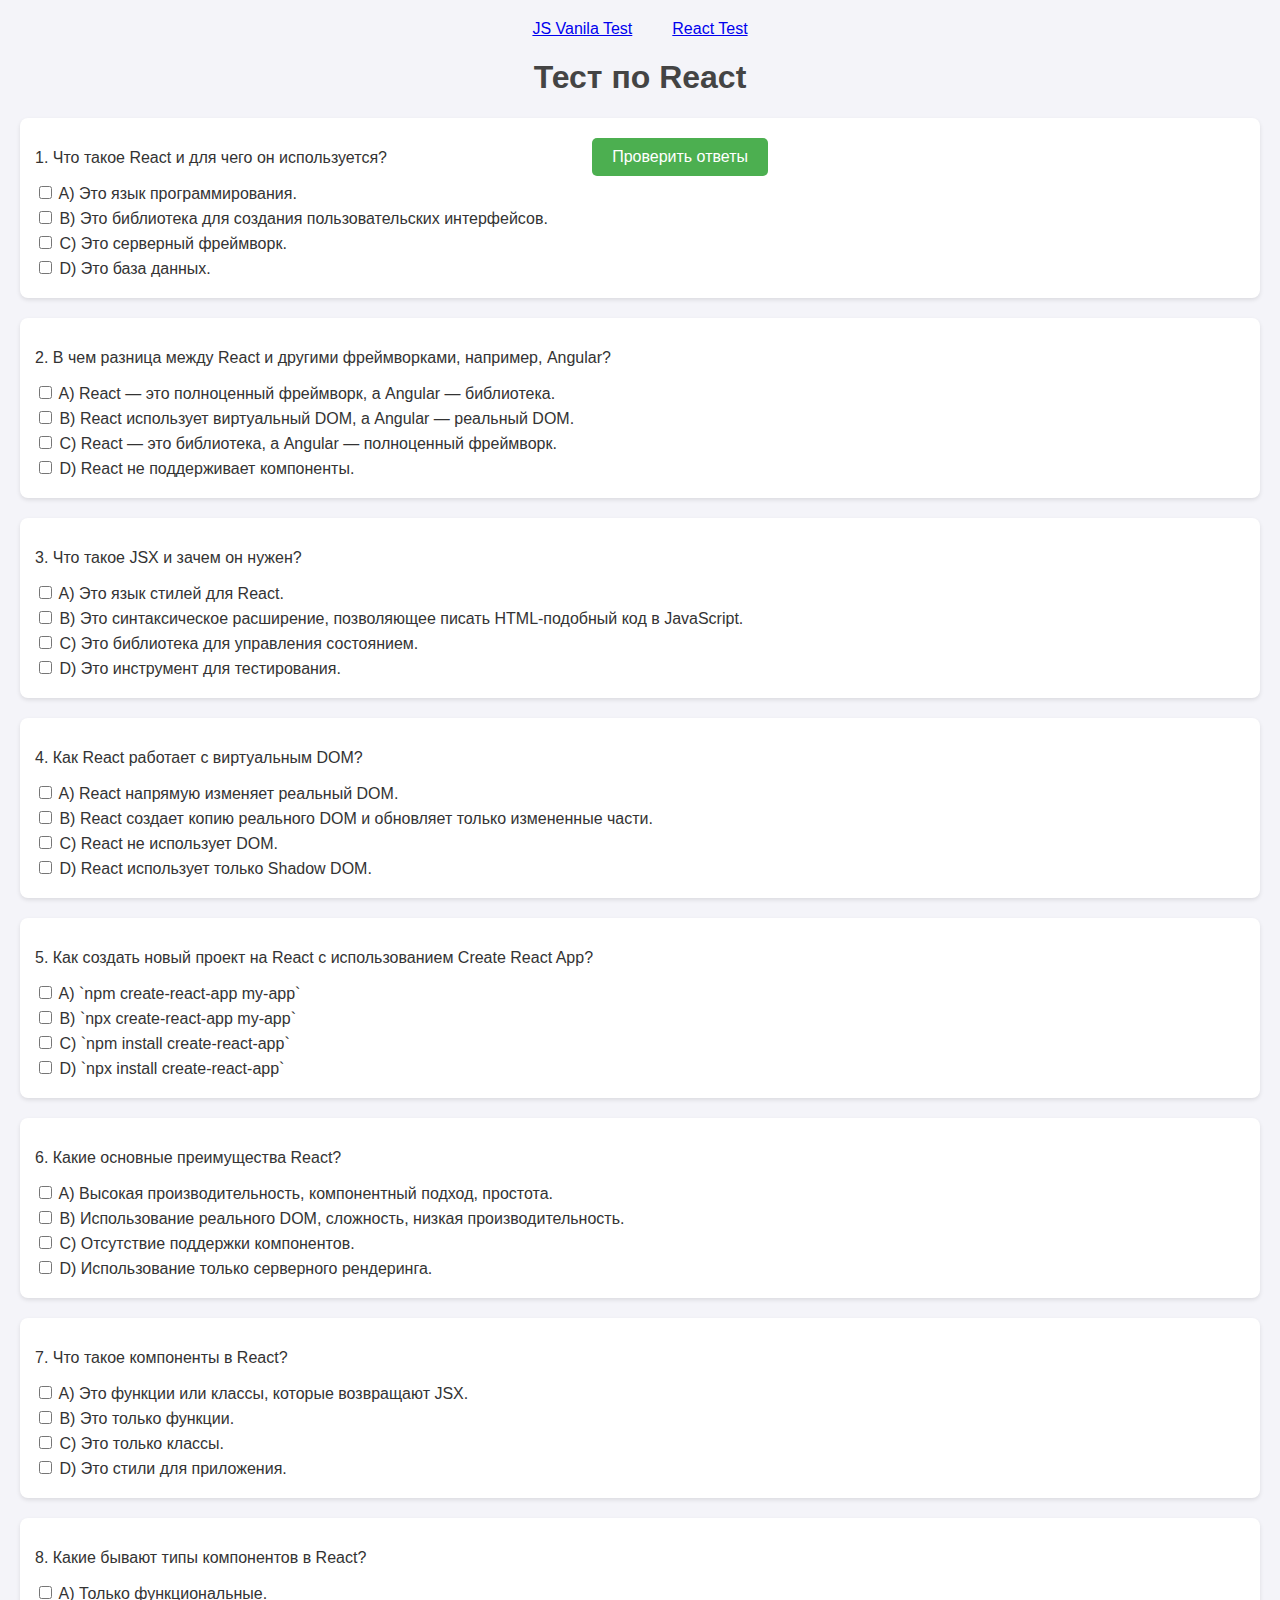
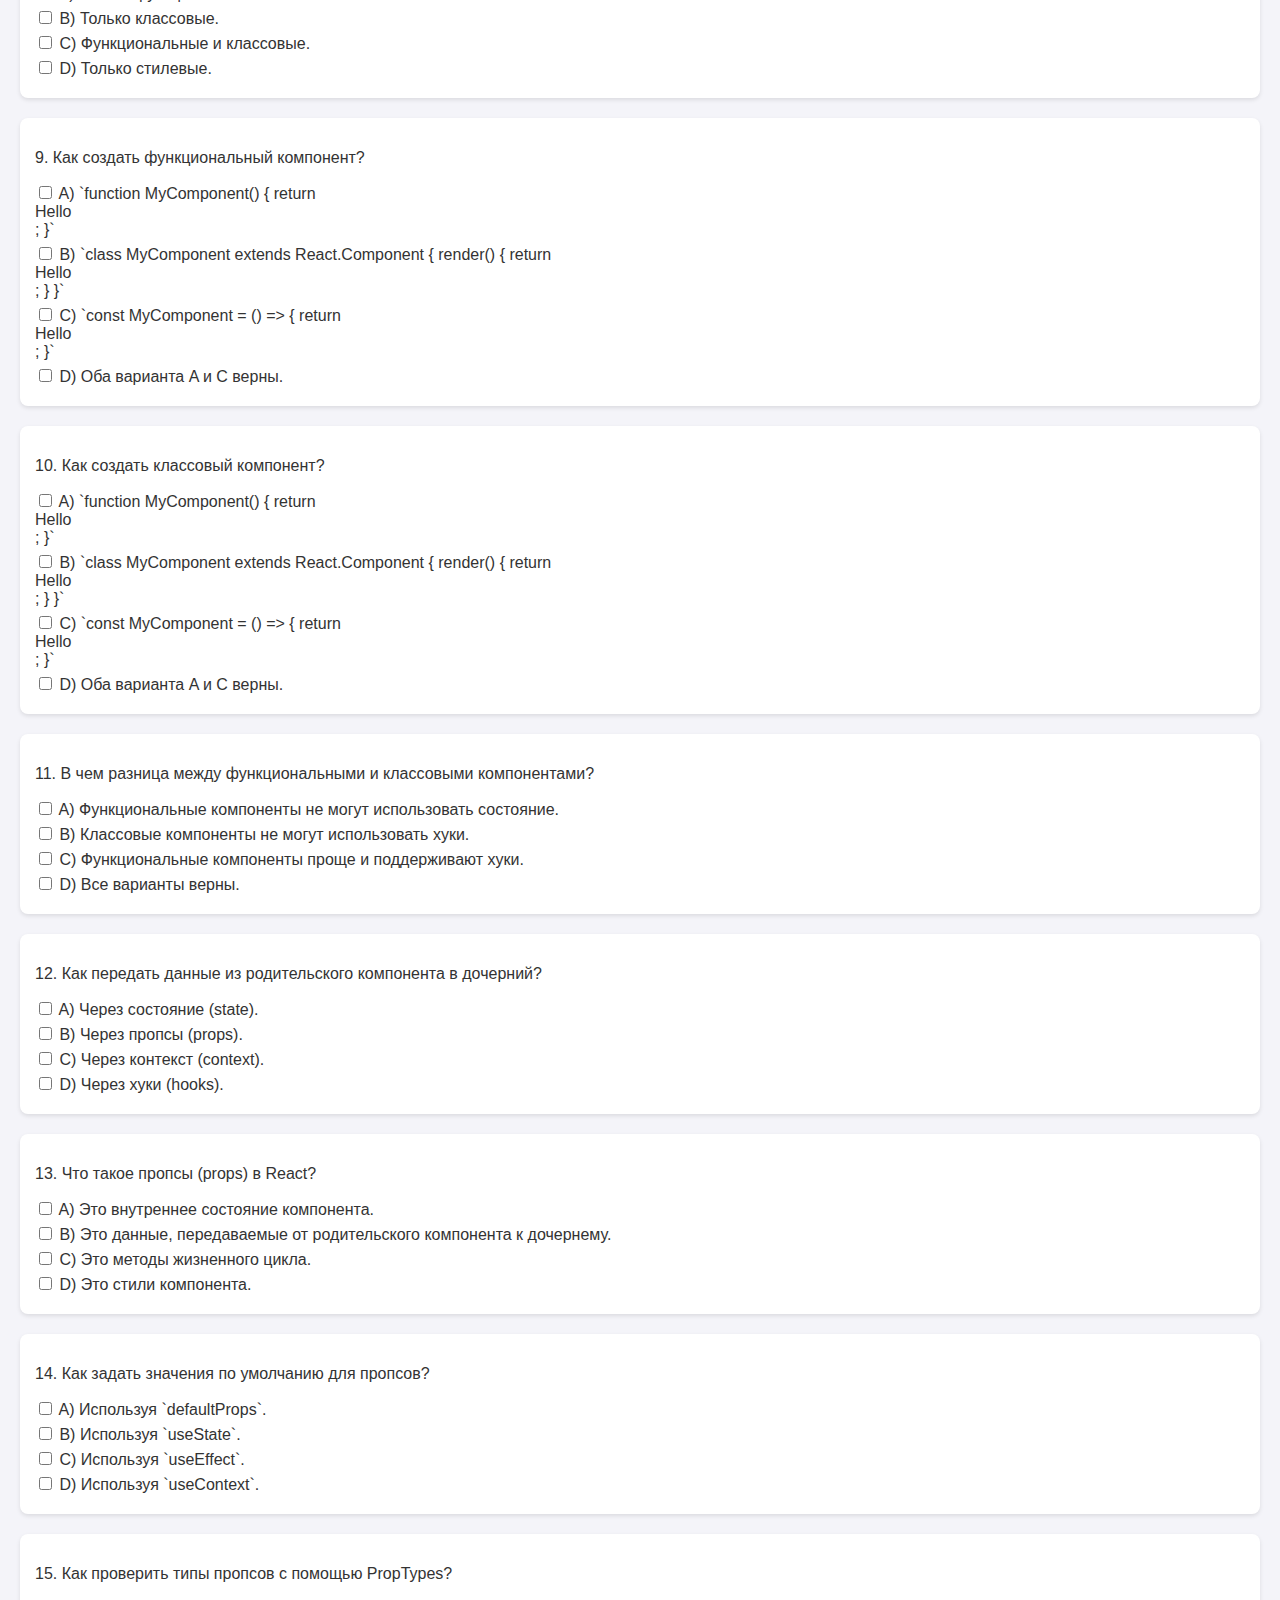
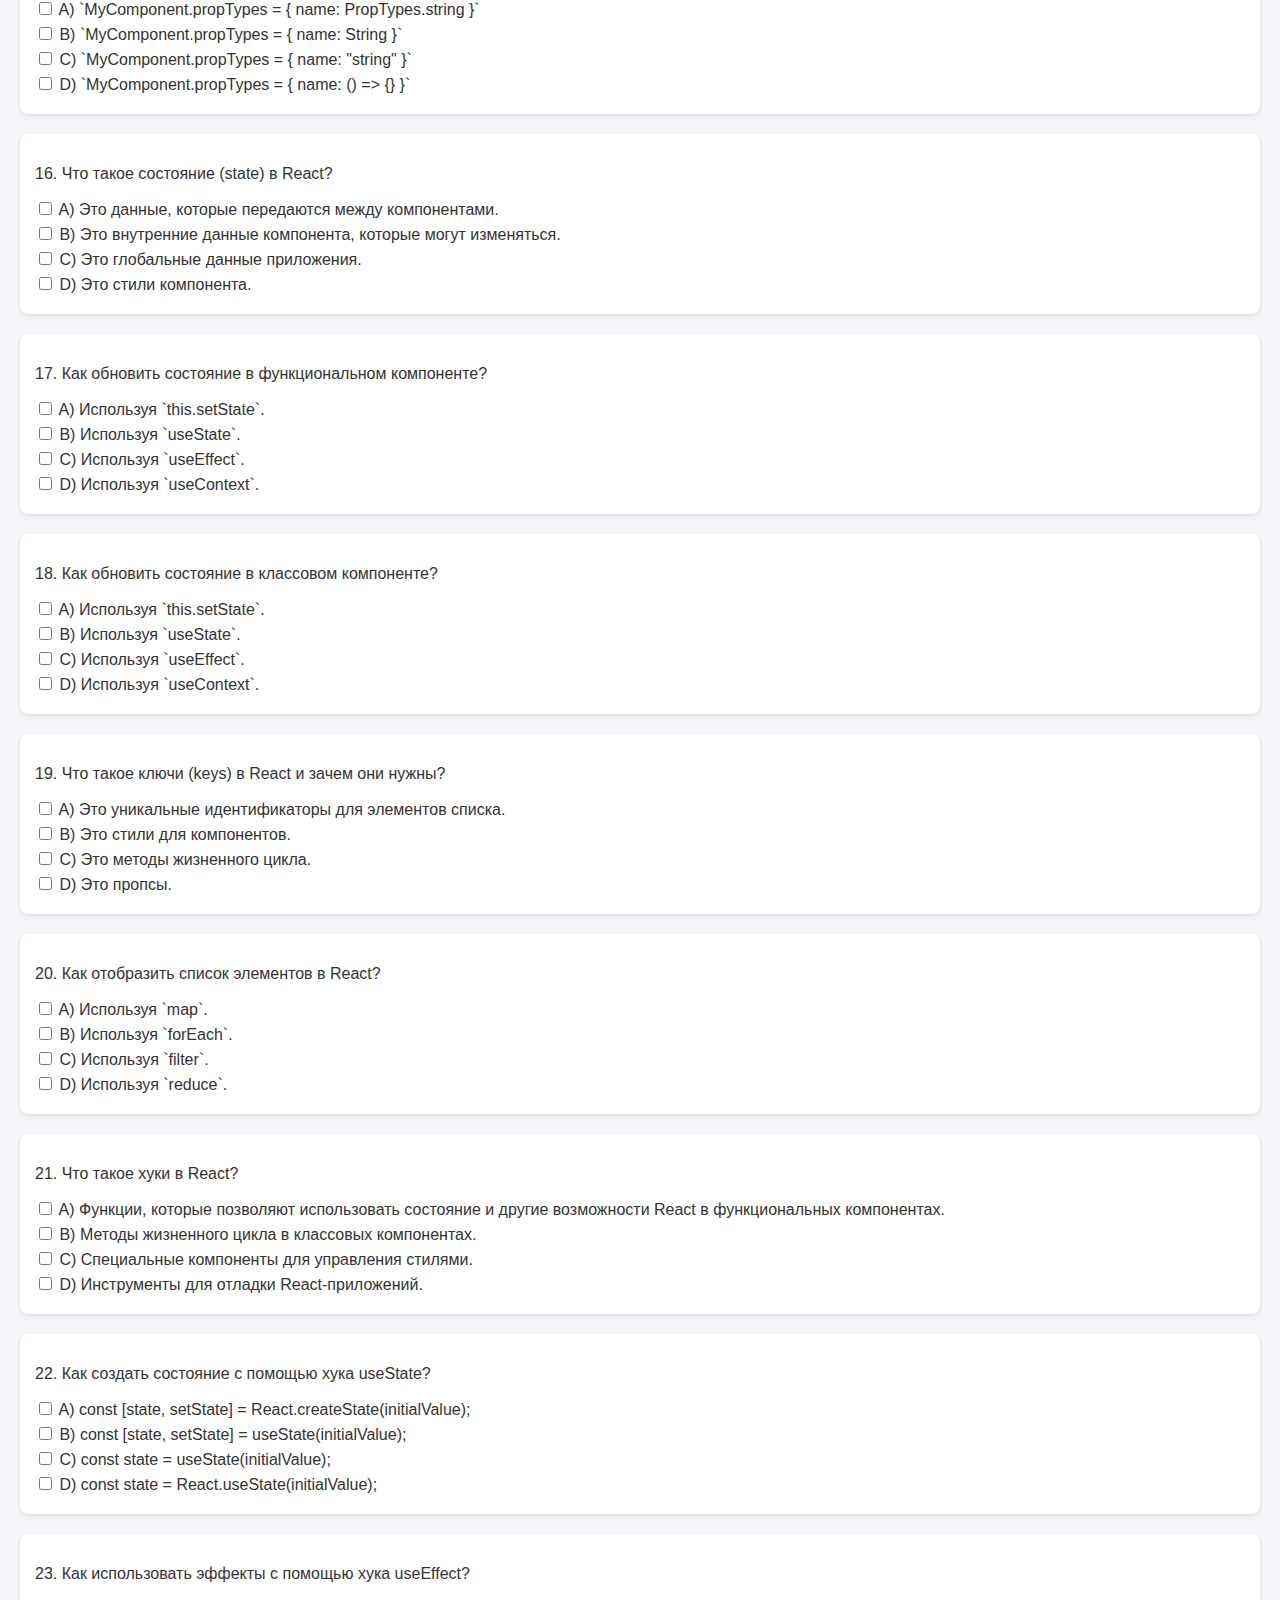
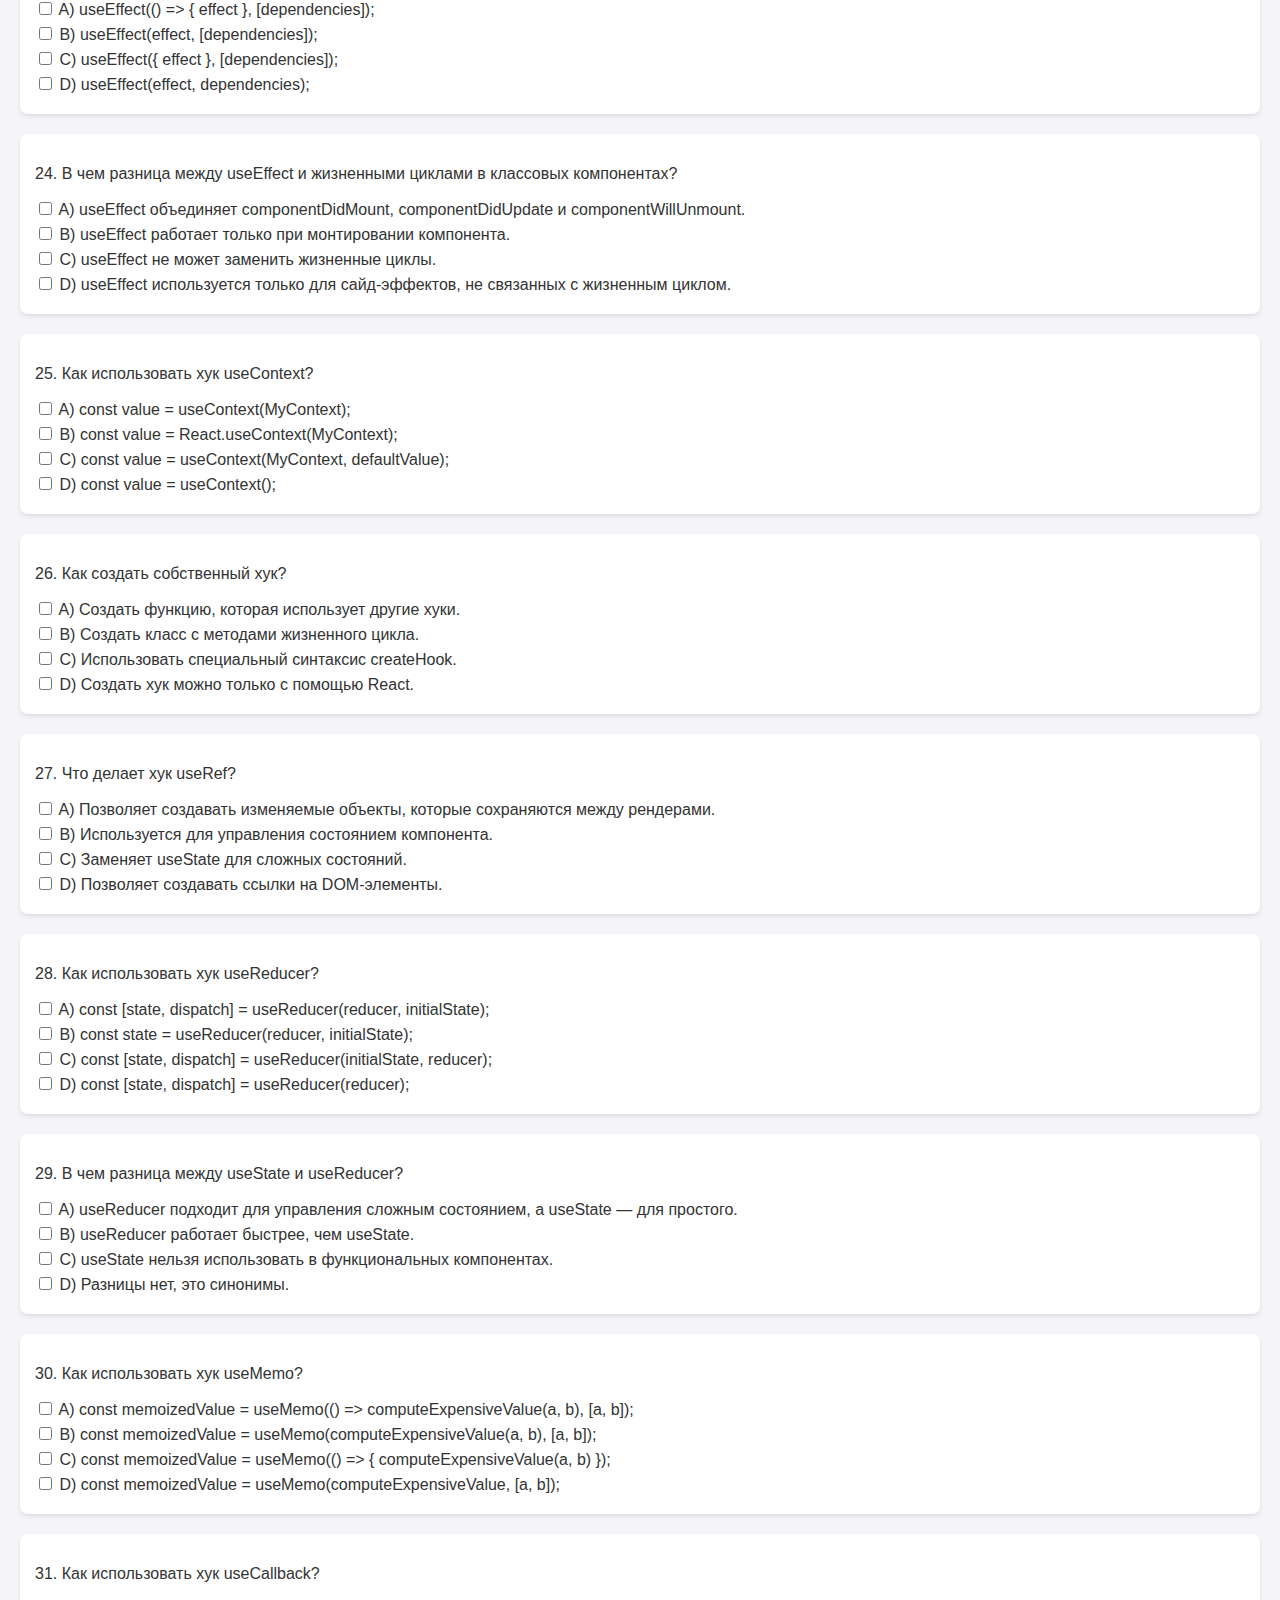
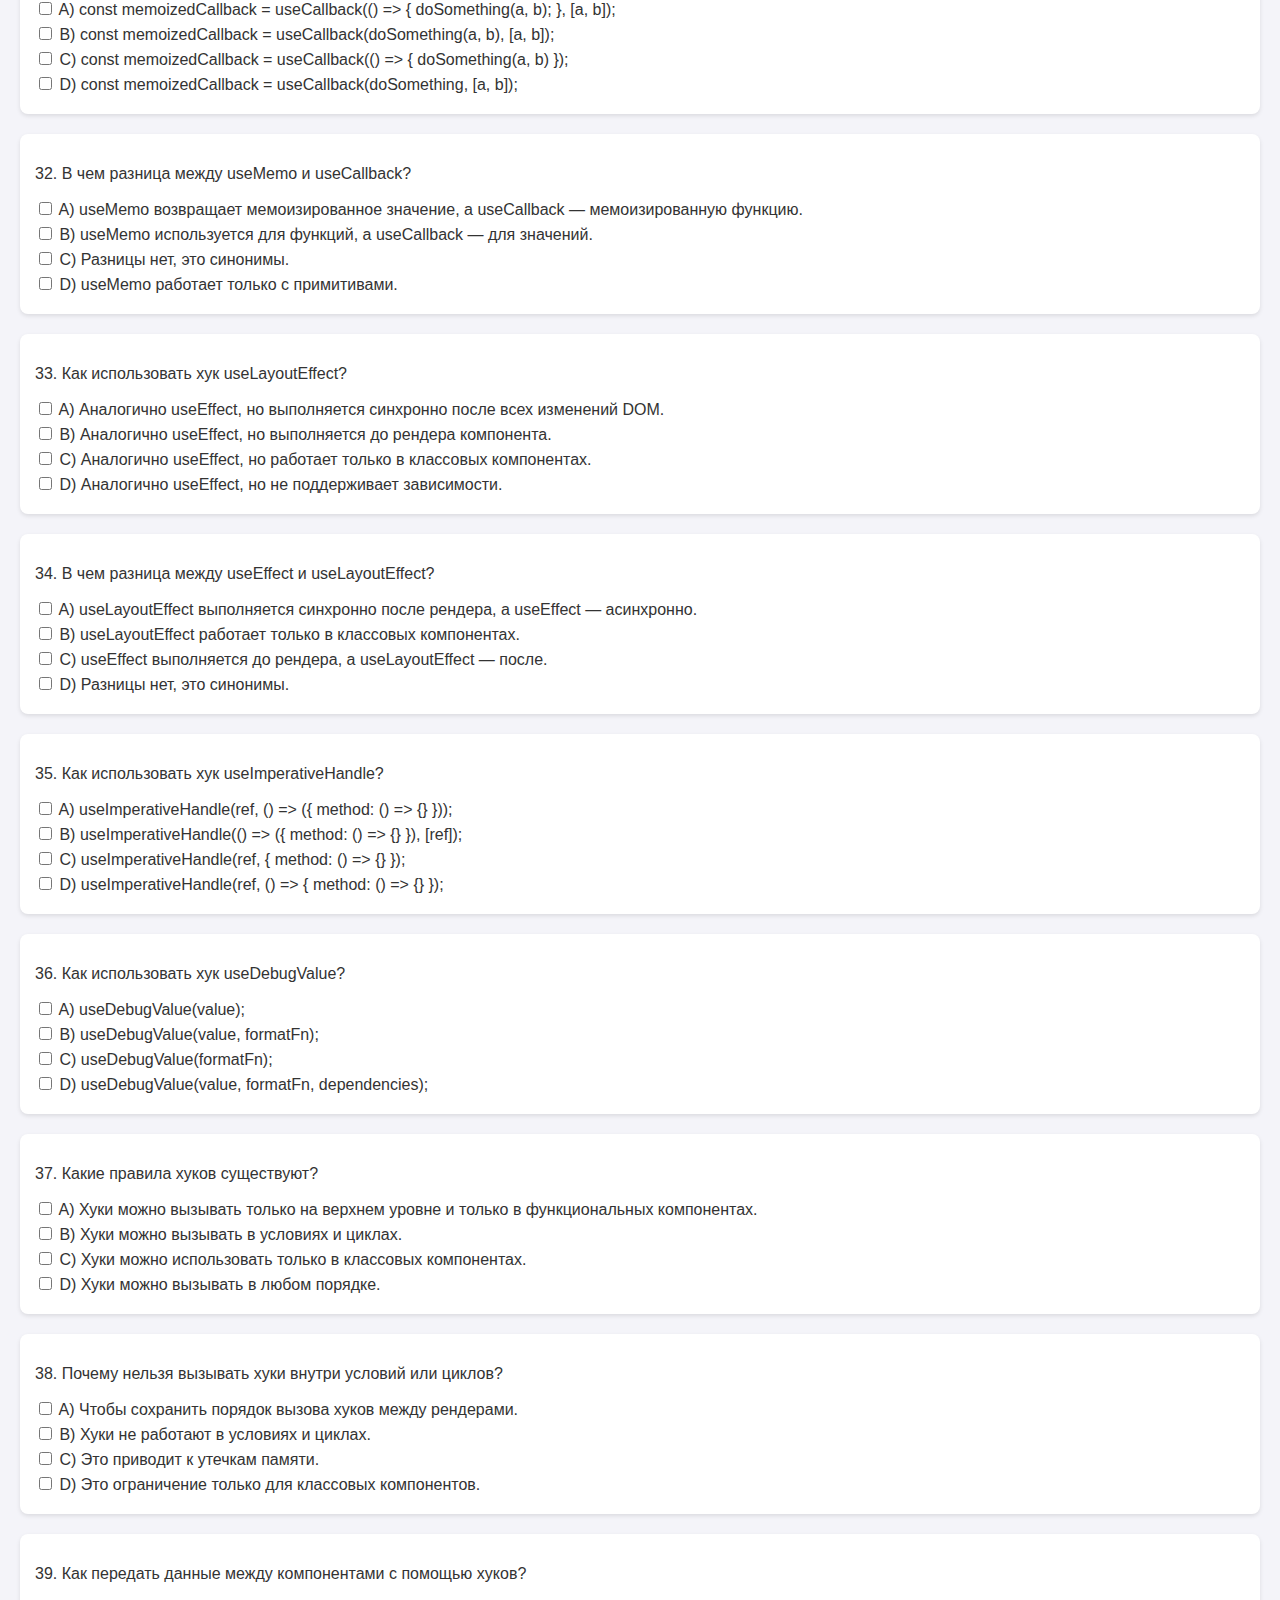
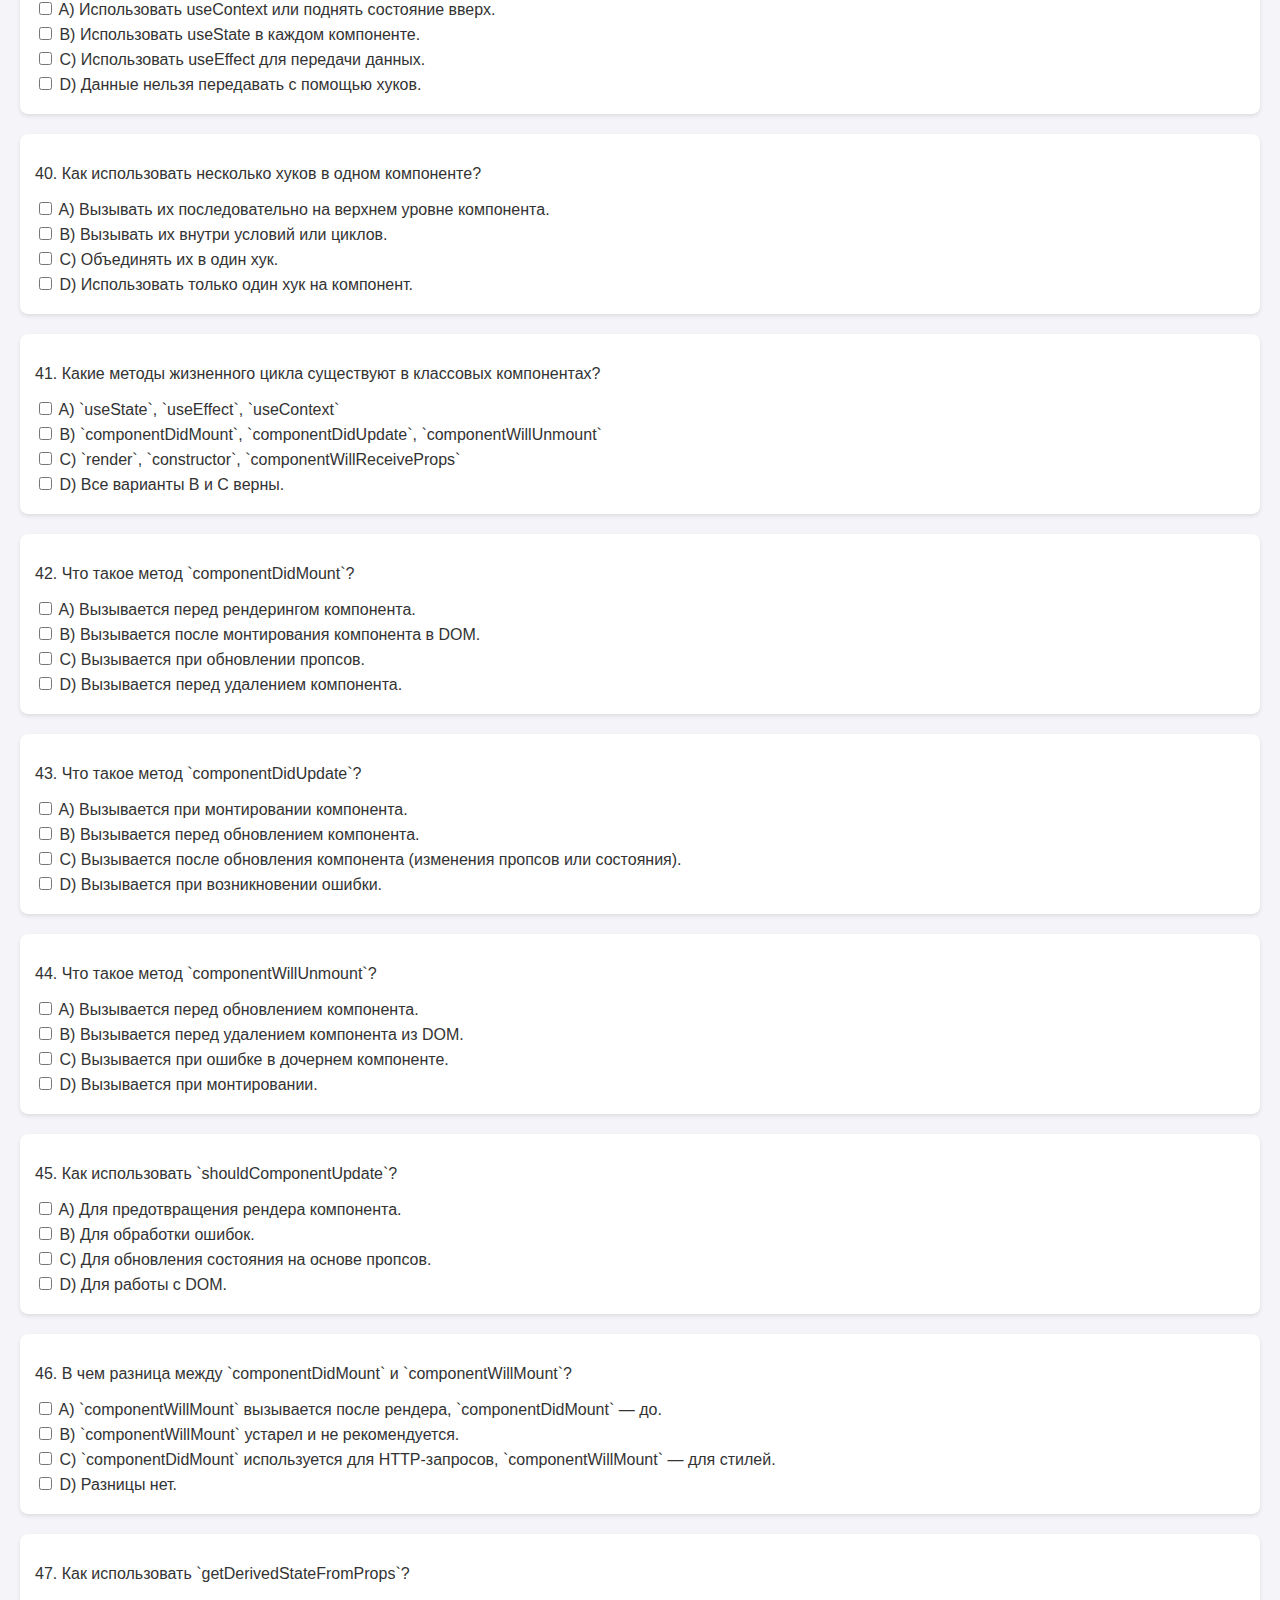
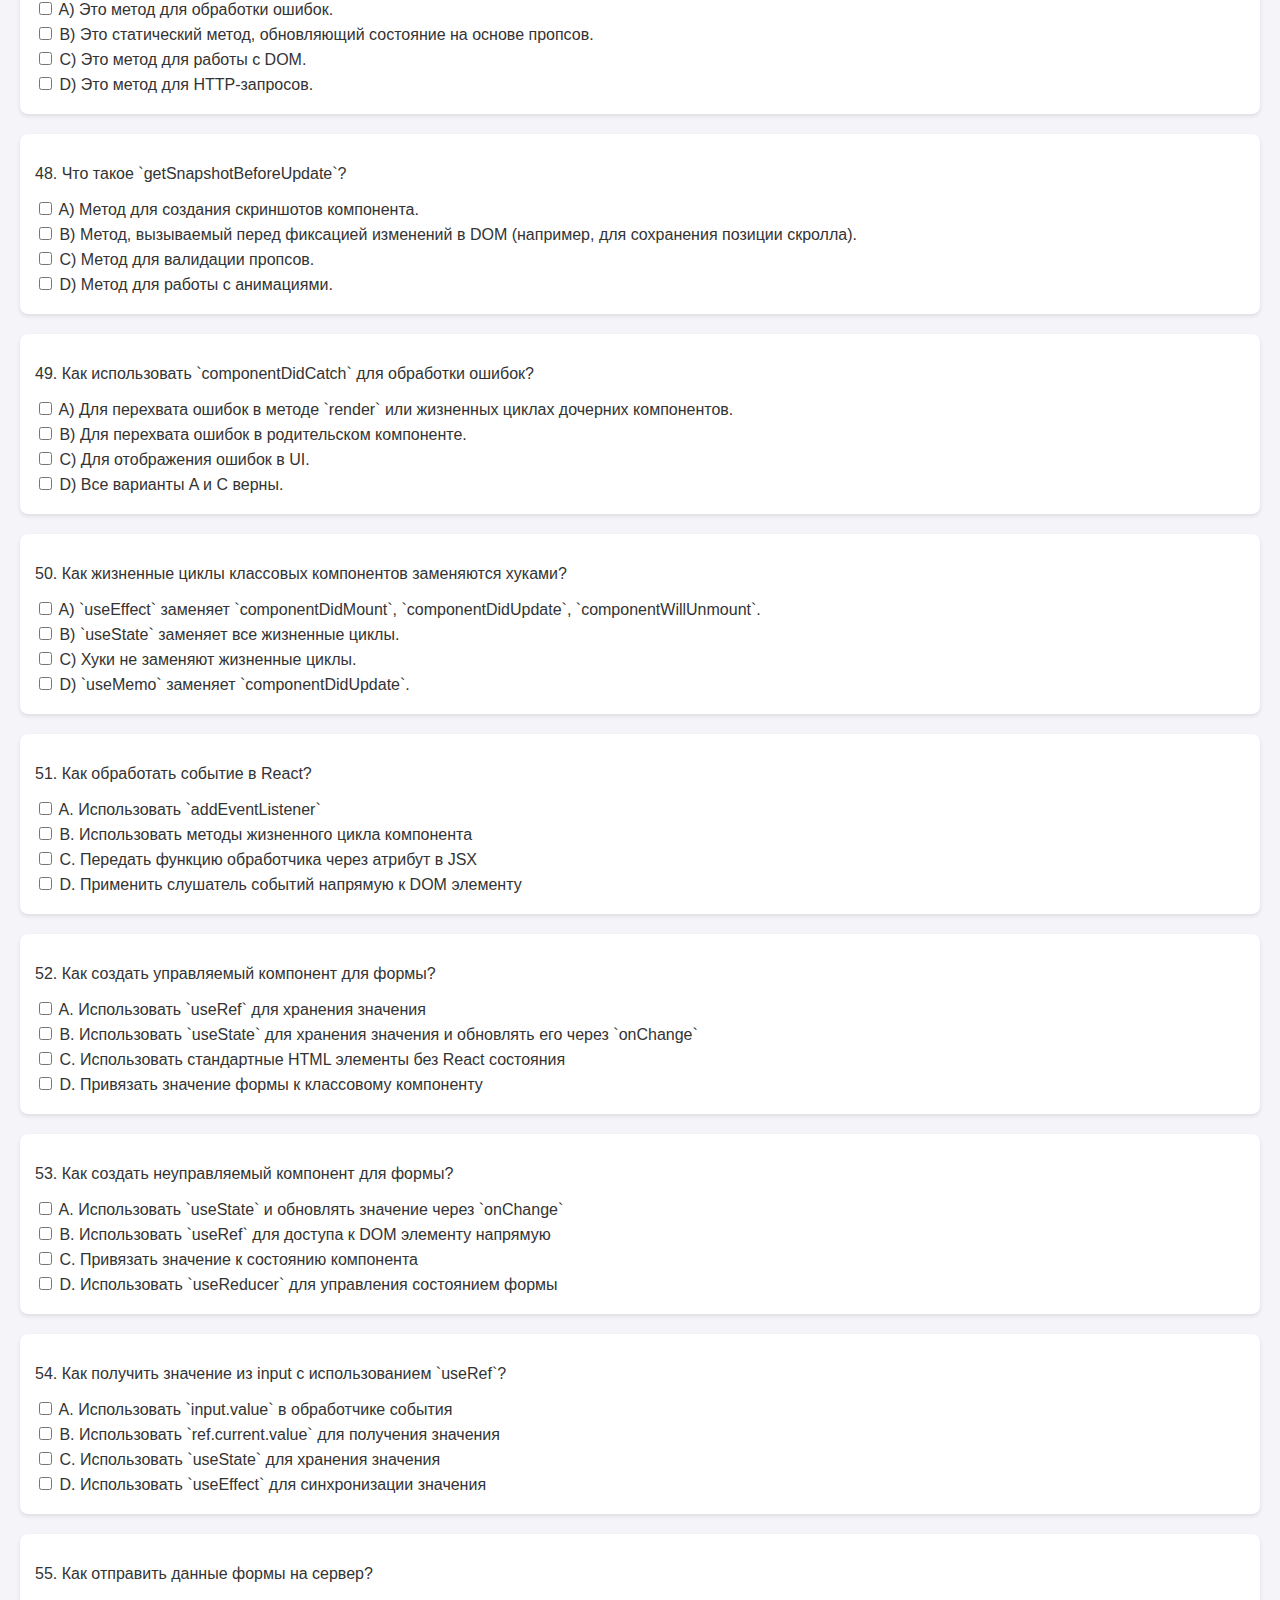
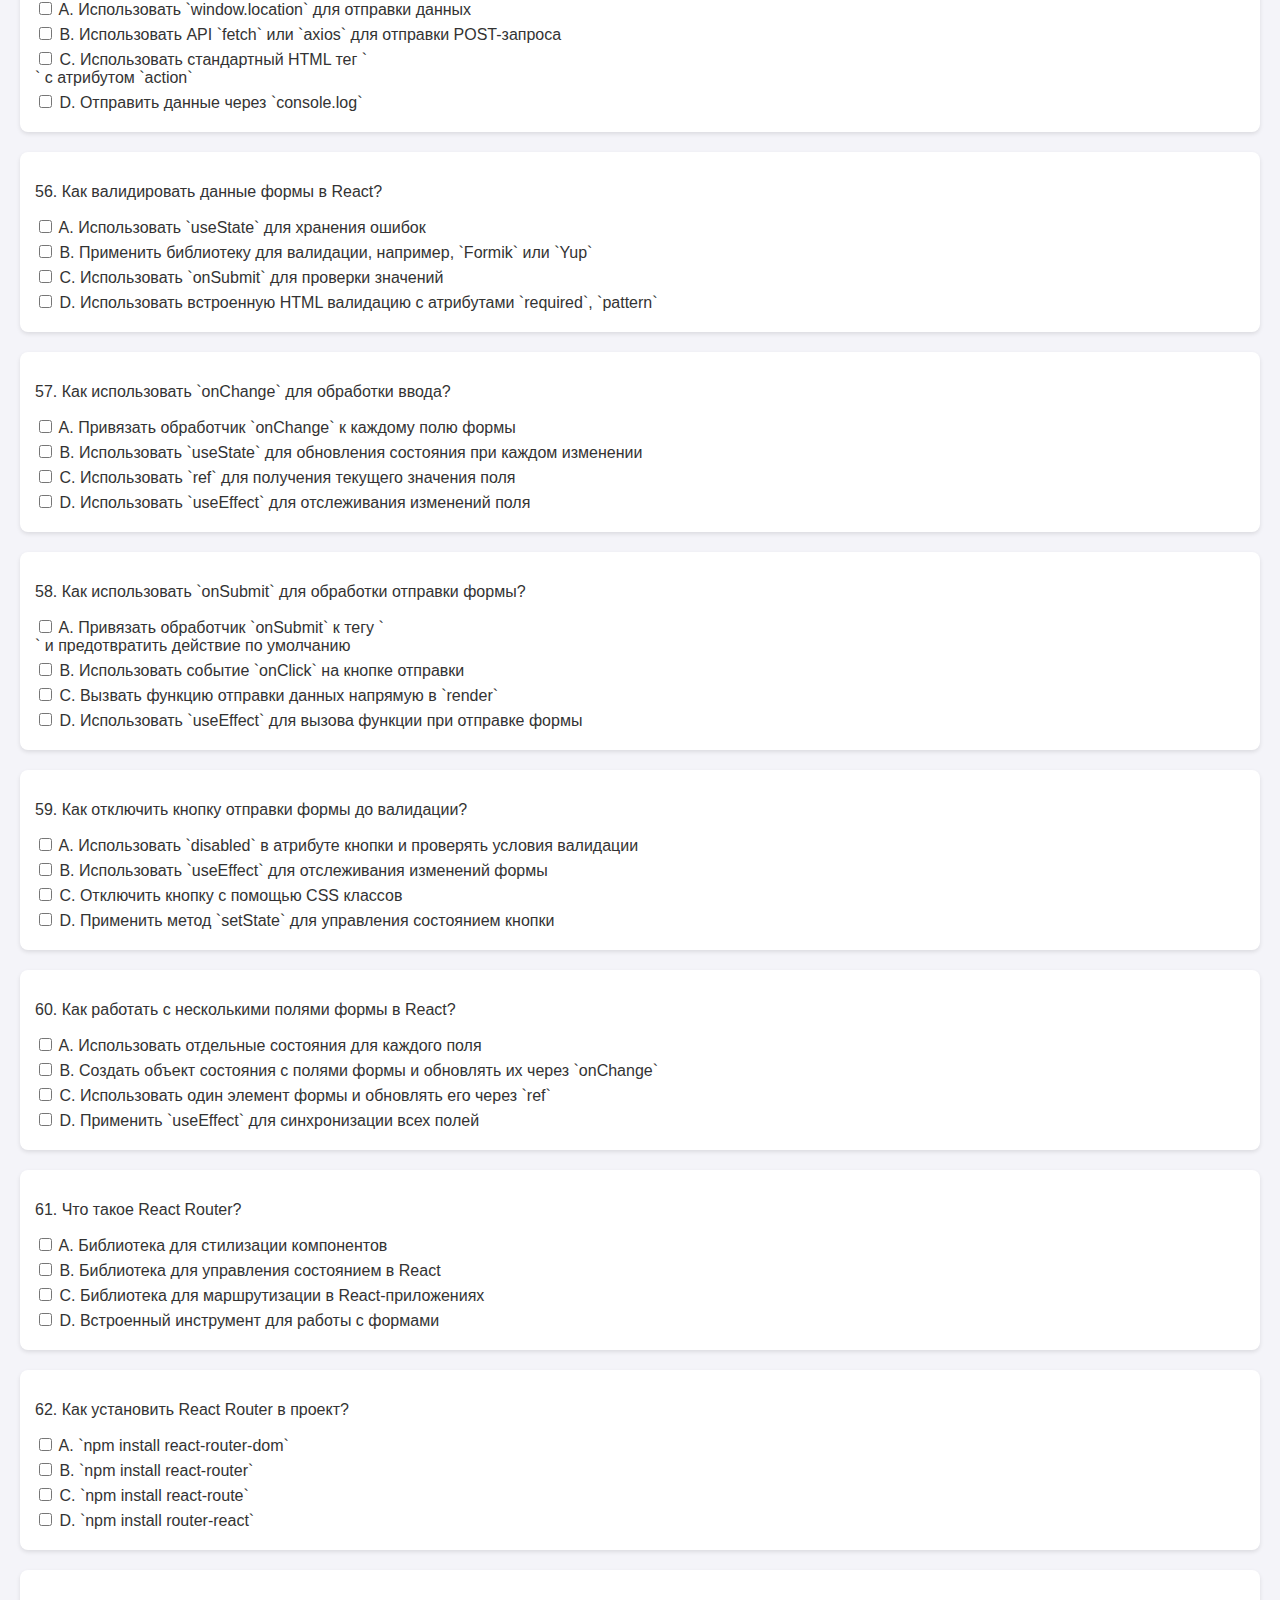
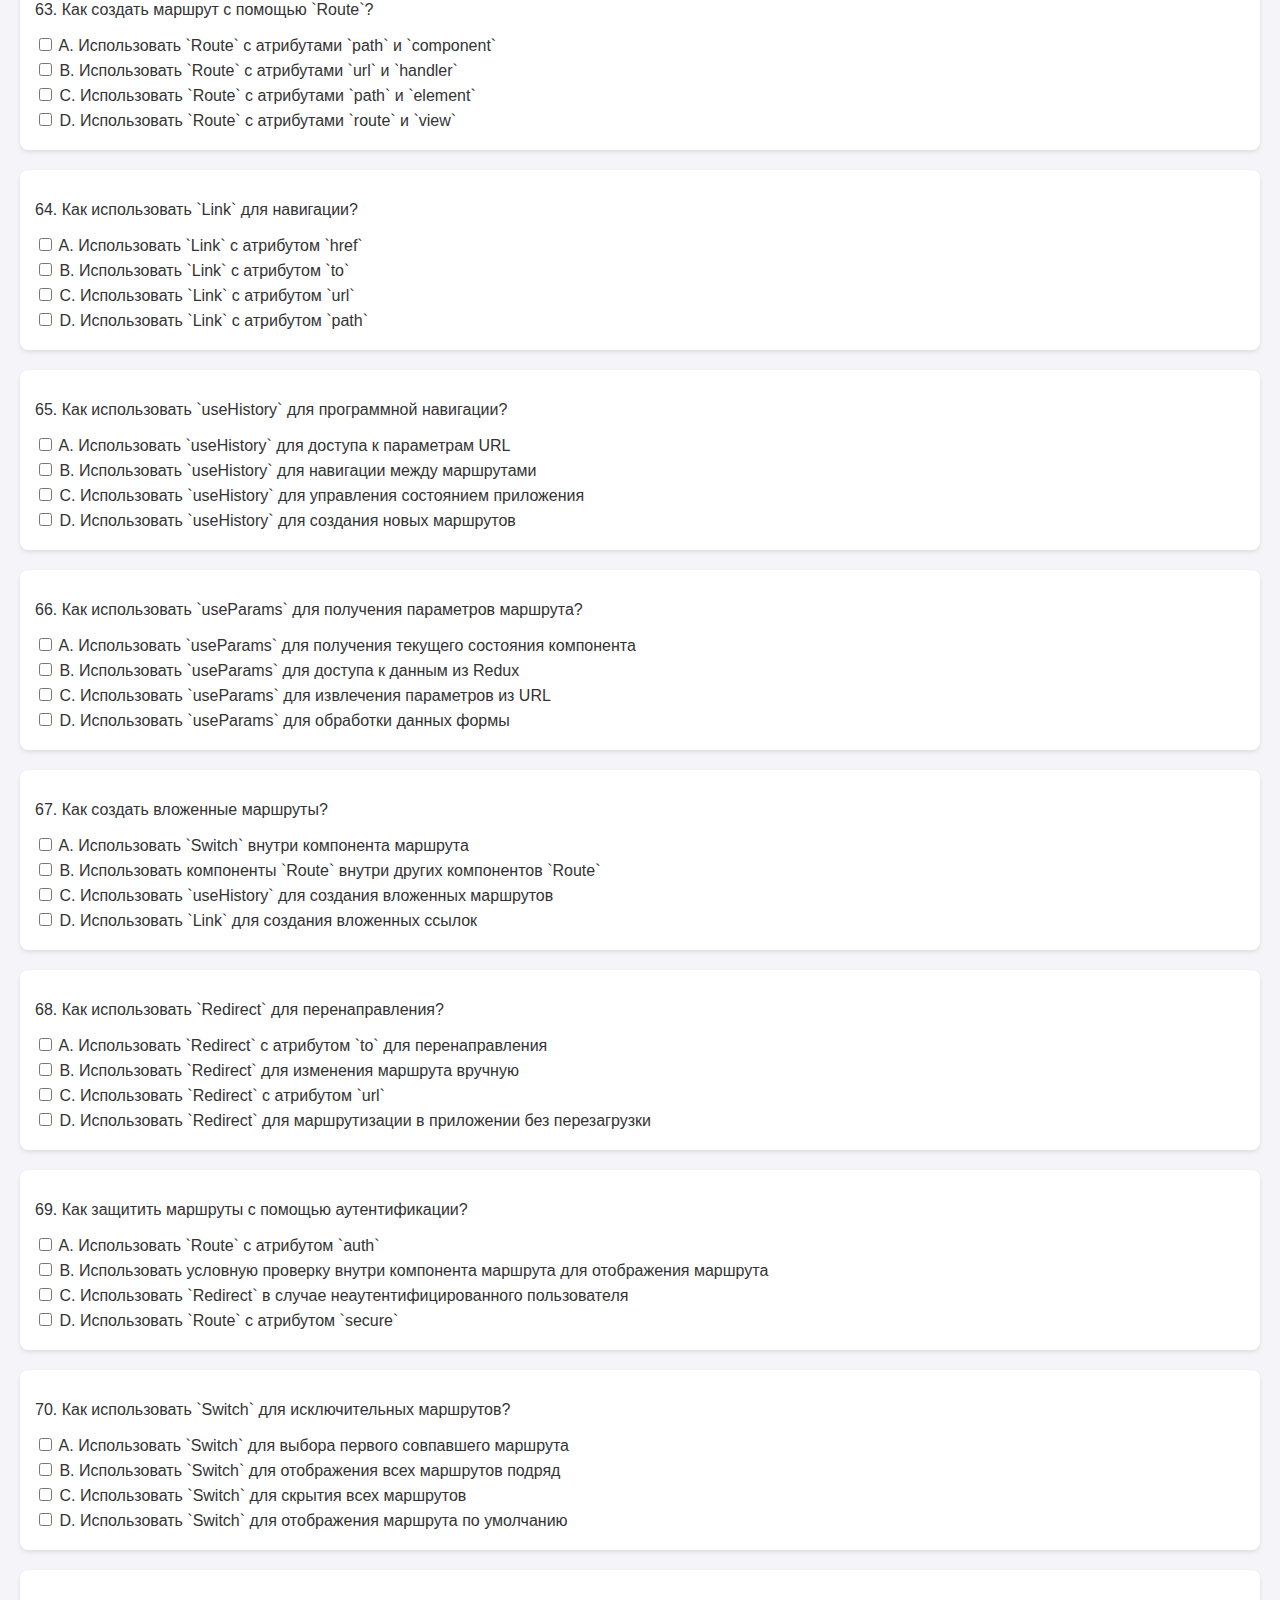
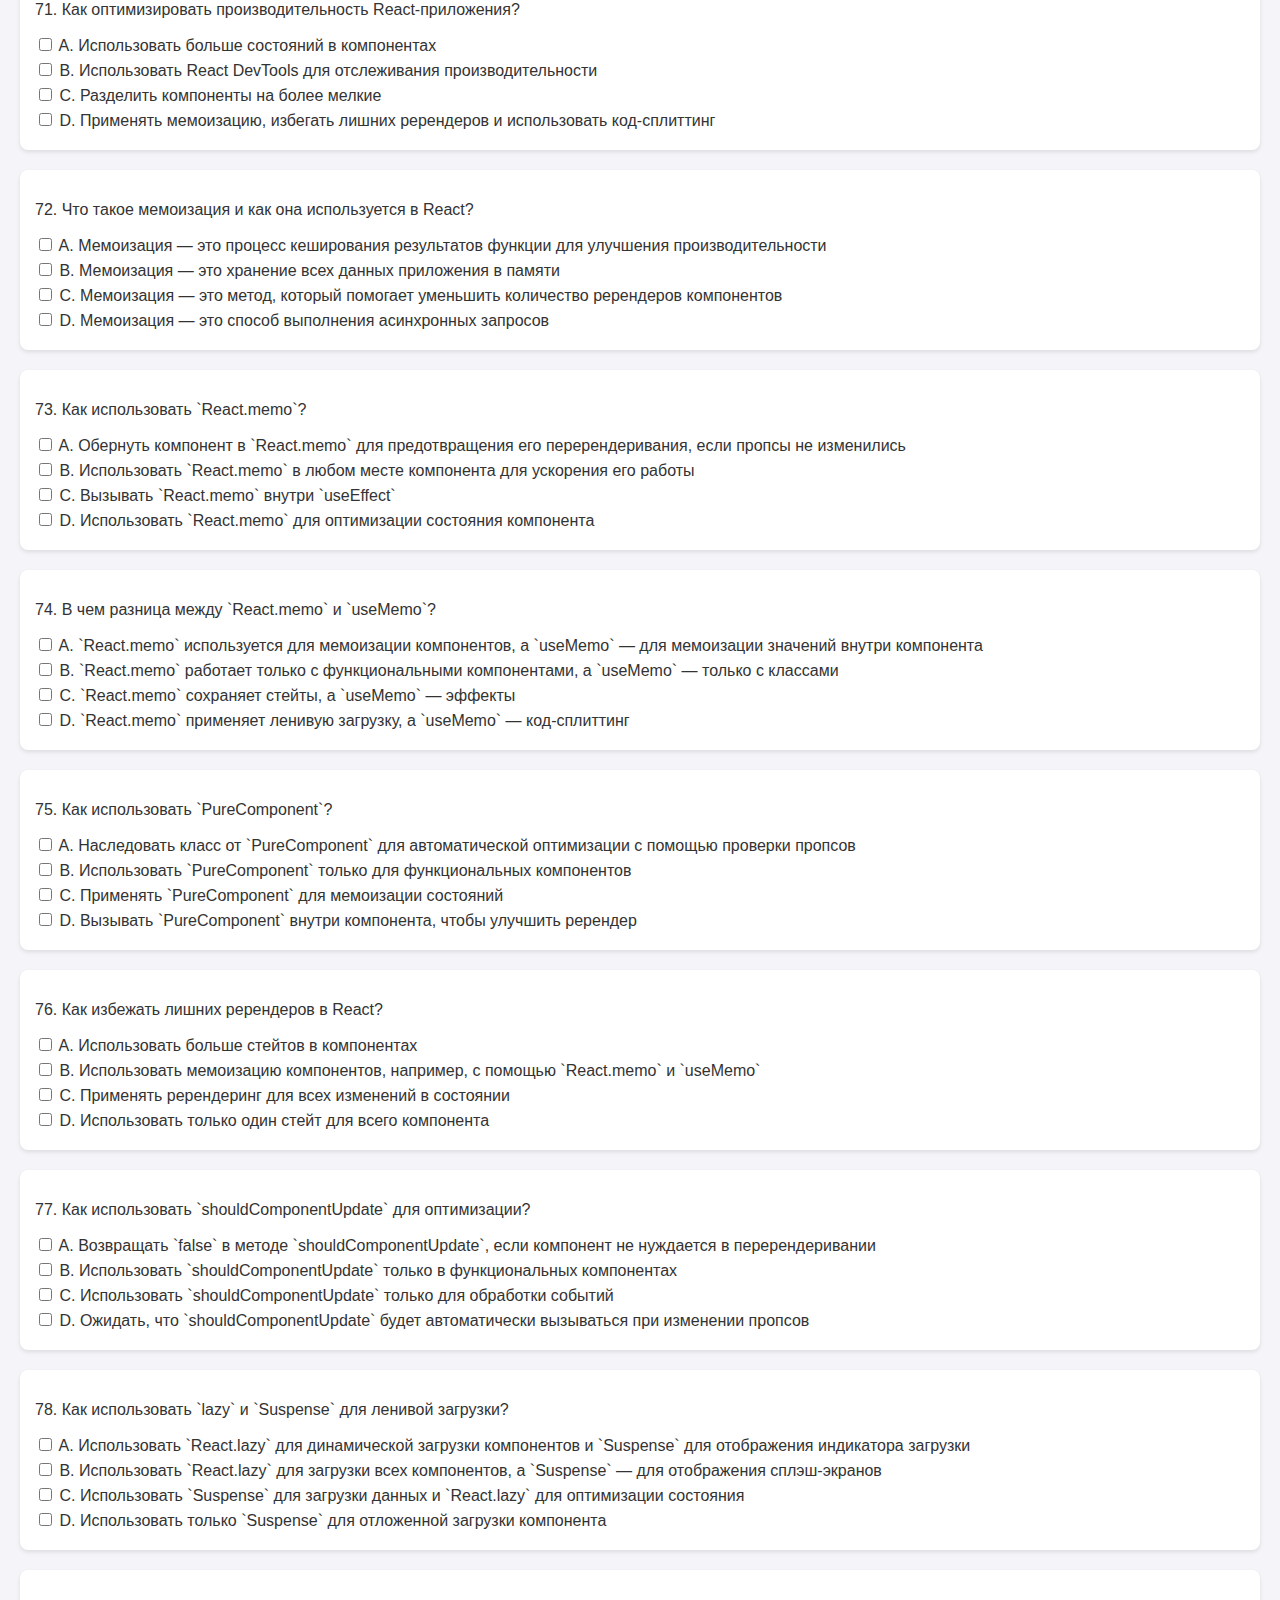
==== react_test.html @ 1201c83b "доработка проверки результатов" ====
<!DOCTYPE html>
<html lang="ru">
  <head>
    <meta charset="UTF-8" />
    <meta name="viewport" content="width=device-width, initial-scale=1.0" />
    <title>Тест по React</title>
    <link rel="stylesheet" href="style.css" />
    <style>
      body {
        font-family: Arial, sans-serif;
        background-color: #f4f4f9;
        color: #333;
        margin: 0;
        padding: 20px;
      }
      h1 {
        text-align: center;
        color: #444;
      }
      .question {
        margin-bottom: 20px;
        padding: 15px;
        background-color: #fff;
        border-radius: 8px;
        box-shadow: 0 2px 4px rgba(0, 0, 0, 0.1);
      }
      .question.correct {
        border-left: 5px solid #4caf50;
      }
      .question.incorrect {
        border-left: 5px solid #f44336;
      }
      .options {
        margin-top: 10px;
      }
      .options label {
        display: block;
        margin: 5px 0;
      }
      .results {
        margin-top: 30px;
        padding: 20px;
        background-color: #fff;
        border-radius: 8px;
        box-shadow: 0 2px 4px rgba(0, 0, 0, 0.1);
      }
      .results h2 {
        margin-top: 0;
      }
      .results p {
        font-size: 1.1em;
      }
      .incorrect-answers {
        margin-top: 20px;
      }
      .incorrect-answers ul {
        list-style-type: none;
        padding: 0;
      }
      .incorrect-answers li {
        margin: 5px 0;
        color: #f44336;
      }
      nav {
        display: flex;
        justify-content: center;
        gap: 40px;
      }
    </style>
  </head>
  <header>
    <nav>
      <a href="index.html">JS Vanila Test</a
      ><a href="react_test.html">React Test</a>
    </nav>
  </header>
  <body>
    <h1>Тест по React</h1>
    <div class="btn">
      <button onclick="checkAnswers()">Проверить ответы</button>
    </div>
    <form id="quiz"></form>
    <div class="results" id="results" style="display: none">
      <h2>Результаты</h2>
      <p>Правильных ответов: <span id="correct-count">0</span></p>
      <p>Неправильных ответов: <span id="incorrect-count">0</span></p>
      <p>Процент правильных ответов: <span id="percentage">0</span>%</p>
      <div class="incorrect-answers">
        <h3>Неправильные ответы:</h3>
        <ul id="incorrect-answers-list"></ul>
      </div>
    </div>
    <script>
      const questions = [
        {
          question: "1. Что такое React и для чего он используется?",
          options: [
            "A) Это язык программирования.",
            "B) Это библиотека для создания пользовательских интерфейсов.",
            "C) Это серверный фреймворк.",
            "D) Это база данных.",
          ],
          correct: "B",
        },
        {
          question:
            "2. В чем разница между React и другими фреймворками, например, Angular?",
          options: [
            "A) React — это полноценный фреймворк, а Angular — библиотека.",
            "B) React использует виртуальный DOM, а Angular — реальный DOM.",
            "C) React — это библиотека, а Angular — полноценный фреймворк.",
            "D) React не поддерживает компоненты.",
          ],
          correct: "C",
        },
        {
          question: "3. Что такое JSX и зачем он нужен?",
          options: [
            "A) Это язык стилей для React.",
            "B) Это синтаксическое расширение, позволяющее писать HTML-подобный код в JavaScript.",
            "C) Это библиотека для управления состоянием.",
            "D) Это инструмент для тестирования.",
          ],
          correct: "B",
        },
        {
          question: "4. Как React работает с виртуальным DOM?",
          options: [
            "A) React напрямую изменяет реальный DOM.",
            "B) React создает копию реального DOM и обновляет только измененные части.",
            "C) React не использует DOM.",
            "D) React использует только Shadow DOM.",
          ],
          correct: "B",
        },
        {
          question:
            "5. Как создать новый проект на React с использованием Create React App?",
          options: [
            "A) `npm create-react-app my-app`",
            "B) `npx create-react-app my-app`",
            "C) `npm install create-react-app`",
            "D) `npx install create-react-app`",
          ],
          correct: "B",
        },
        {
          question: "6. Какие основные преимущества React?",
          options: [
            "A) Высокая производительность, компонентный подход, простота.",
            "B) Использование реального DOM, сложность, низкая производительность.",
            "C) Отсутствие поддержки компонентов.",
            "D) Использование только серверного рендеринга.",
          ],
          correct: "A",
        },
        {
          question: "7. Что такое компоненты в React?",
          options: [
            "A) Это функции или классы, которые возвращают JSX.",
            "B) Это только функции.",
            "C) Это только классы.",
            "D) Это стили для приложения.",
          ],
          correct: "A",
        },
        {
          question: "8. Какие бывают типы компонентов в React?",
          options: [
            "A) Только функциональные.",
            "B) Только классовые.",
            "C) Функциональные и классовые.",
            "D) Только стилевые.",
          ],
          correct: "C",
        },
        {
          question: "9. Как создать функциональный компонент?",
          options: [
            "A) `function MyComponent() { return <div>Hello</div>; }`",
            "B) `class MyComponent extends React.Component { render() { return <div>Hello</div>; } }`",
            "C) `const MyComponent = () => { return <div>Hello</div>; }`",
            "D) Оба варианта A и C верны.",
          ],
          correct: "D",
        },
        {
          question: "10. Как создать классовый компонент?",
          options: [
            "A) `function MyComponent() { return <div>Hello</div>; }`",
            "B) `class MyComponent extends React.Component { render() { return <div>Hello</div>; } }`",
            "C) `const MyComponent = () => { return <div>Hello</div>; }`",
            "D) Оба варианта A и C верны.",
          ],
          correct: "B",
        },
        {
          question:
            "11. В чем разница между функциональными и классовыми компонентами?",
          options: [
            "A) Функциональные компоненты не могут использовать состояние.",
            "B) Классовые компоненты не могут использовать хуки.",
            "C) Функциональные компоненты проще и поддерживают хуки.",
            "D) Все варианты верны.",
          ],
          correct: "D",
        },
        {
          question:
            "12. Как передать данные из родительского компонента в дочерний?",
          options: [
            "A) Через состояние (state).",
            "B) Через пропсы (props).",
            "C) Через контекст (context).",
            "D) Через хуки (hooks).",
          ],
          correct: "B",
        },
        {
          question: "13. Что такое пропсы (props) в React?",
          options: [
            "A) Это внутреннее состояние компонента.",
            "B) Это данные, передаваемые от родительского компонента к дочернему.",
            "C) Это методы жизненного цикла.",
            "D) Это стили компонента.",
          ],
          correct: "B",
        },
        {
          question: "14. Как задать значения по умолчанию для пропсов?",
          options: [
            "A) Используя `defaultProps`.",
            "B) Используя `useState`.",
            "C) Используя `useEffect`.",
            "D) Используя `useContext`.",
          ],
          correct: "A",
        },
        {
          question: "15. Как проверить типы пропсов с помощью PropTypes?",
          options: [
            "A) `MyComponent.propTypes = { name: PropTypes.string }`",
            "B) `MyComponent.propTypes = { name: String }`",
            'C) `MyComponent.propTypes = { name: "string" }`',
            "D) `MyComponent.propTypes = { name: () => {} }`",
          ],
          correct: "A",
        },
        {
          question: "16. Что такое состояние (state) в React?",
          options: [
            "A) Это данные, которые передаются между компонентами.",
            "B) Это внутренние данные компонента, которые могут изменяться.",
            "C) Это глобальные данные приложения.",
            "D) Это стили компонента.",
          ],
          correct: "B",
        },
        {
          question: "17. Как обновить состояние в функциональном компоненте?",
          options: [
            "A) Используя `this.setState`.",
            "B) Используя `useState`.",
            "C) Используя `useEffect`.",
            "D) Используя `useContext`.",
          ],
          correct: "B",
        },
        {
          question: "18. Как обновить состояние в классовом компоненте?",
          options: [
            "A) Используя `this.setState`.",
            "B) Используя `useState`.",
            "C) Используя `useEffect`.",
            "D) Используя `useContext`.",
          ],
          correct: "A",
        },
        {
          question: "19. Что такое ключи (keys) в React и зачем они нужны?",
          options: [
            "A) Это уникальные идентификаторы для элементов списка.",
            "B) Это стили для компонентов.",
            "C) Это методы жизненного цикла.",
            "D) Это пропсы.",
          ],
          correct: "A",
        },
        {
          question: "20. Как отобразить список элементов в React?",
          options: [
            "A) Используя `map`.",
            "B) Используя `forEach`.",
            "C) Используя `filter`.",
            "D) Используя `reduce`.",
          ],
          correct: "A",
        },
        {
          question: "21. Что такое хуки в React?",
          options: [
            "A) Функции, которые позволяют использовать состояние и другие возможности React в функциональных компонентах.",
            "B) Методы жизненного цикла в классовых компонентах.",
            "C) Специальные компоненты для управления стилями.",
            "D) Инструменты для отладки React-приложений.",
          ],
          correct: "A",
        },
        {
          question: "22. Как создать состояние с помощью хука useState?",
          options: [
            "A) const [state, setState] = React.createState(initialValue);",
            "B) const [state, setState] = useState(initialValue);",
            "C) const state = useState(initialValue);",
            "D) const state = React.useState(initialValue);",
          ],
          correct: "B",
        },
        {
          question: "23. Как использовать эффекты с помощью хука useEffect?",
          options: [
            "A) useEffect(() => { effect }, [dependencies]);",
            "B) useEffect(effect, [dependencies]);",
            "C) useEffect({ effect }, [dependencies]);",
            "D) useEffect(effect, dependencies);",
          ],
          correct: "A",
        },
        {
          question:
            "24. В чем разница между useEffect и жизненными циклами в классовых компонентах?",
          options: [
            "A) useEffect объединяет componentDidMount, componentDidUpdate и componentWillUnmount.",
            "B) useEffect работает только при монтировании компонента.",
            "C) useEffect не может заменить жизненные циклы.",
            "D) useEffect используется только для сайд-эффектов, не связанных с жизненным циклом.",
          ],
          correct: "A",
        },
        {
          question: "25. Как использовать хук useContext?",
          options: [
            "A) const value = useContext(MyContext);",
            "B) const value = React.useContext(MyContext);",
            "C) const value = useContext(MyContext, defaultValue);",
            "D) const value = useContext();",
          ],
          correct: "B",
        },
        {
          question: "26. Как создать собственный хук?",
          options: [
            "A) Создать функцию, которая использует другие хуки.",
            "B) Создать класс с методами жизненного цикла.",
            "C) Использовать специальный синтаксис createHook.",
            "D) Создать хук можно только с помощью React.",
          ],
          correct: "A",
        },
        {
          question: "27. Что делает хук useRef?",
          options: [
            "A) Позволяет создавать изменяемые объекты, которые сохраняются между рендерами.",
            "B) Используется для управления состоянием компонента.",
            "C) Заменяет useState для сложных состояний.",
            "D) Позволяет создавать ссылки на DOM-элементы.",
          ],
          correct: "D",
        },
        {
          question: "28. Как использовать хук useReducer?",
          options: [
            "A) const [state, dispatch] = useReducer(reducer, initialState);",
            "B) const state = useReducer(reducer, initialState);",
            "C) const [state, dispatch] = useReducer(initialState, reducer);",
            "D) const [state, dispatch] = useReducer(reducer);",
          ],
          correct: "A",
        },
        {
          question: "29. В чем разница между useState и useReducer?",
          options: [
            "A) useReducer подходит для управления сложным состоянием, а useState — для простого.",
            "B) useReducer работает быстрее, чем useState.",
            "C) useState нельзя использовать в функциональных компонентах.",
            "D) Разницы нет, это синонимы.",
          ],
          correct: "A",
        },
        {
          question: "30. Как использовать хук useMemo?",
          options: [
            "A) const memoizedValue = useMemo(() => computeExpensiveValue(a, b), [a, b]);",
            "B) const memoizedValue = useMemo(computeExpensiveValue(a, b), [a, b]);",
            "C) const memoizedValue = useMemo(() => { computeExpensiveValue(a, b) });",
            "D) const memoizedValue = useMemo(computeExpensiveValue, [a, b]);",
          ],
          correct: "A",
        },
        {
          question: "31. Как использовать хук useCallback?",
          options: [
            "A) const memoizedCallback = useCallback(() => { doSomething(a, b); }, [a, b]);",
            "B) const memoizedCallback = useCallback(doSomething(a, b), [a, b]);",
            "C) const memoizedCallback = useCallback(() => { doSomething(a, b) });",
            "D) const memoizedCallback = useCallback(doSomething, [a, b]);",
          ],
          correct: "A",
        },
        {
          question: "32. В чем разница между useMemo и useCallback?",
          options: [
            "A) useMemo возвращает мемоизированное значение, а useCallback — мемоизированную функцию.",
            "B) useMemo используется для функций, а useCallback — для значений.",
            "C) Разницы нет, это синонимы.",
            "D) useMemo работает только с примитивами.",
          ],
          correct: "A",
        },
        {
          question: "33. Как использовать хук useLayoutEffect?",
          options: [
            "A) Аналогично useEffect, но выполняется синхронно после всех изменений DOM.",
            "B) Аналогично useEffect, но выполняется до рендера компонента.",
            "C) Аналогично useEffect, но работает только в классовых компонентах.",
            "D) Аналогично useEffect, но не поддерживает зависимости.",
          ],
          correct: "A",
        },
        {
          question: "34. В чем разница между useEffect и useLayoutEffect?",
          options: [
            "A) useLayoutEffect выполняется синхронно после рендера, а useEffect — асинхронно.",
            "B) useLayoutEffect работает только в классовых компонентах.",
            "C) useEffect выполняется до рендера, а useLayoutEffect — после.",
            "D) Разницы нет, это синонимы.",
          ],
          correct: "A",
        },
        {
          question: "35. Как использовать хук useImperativeHandle?",
          options: [
            "A) useImperativeHandle(ref, () => ({ method: () => {} }));",
            "B) useImperativeHandle(() => ({ method: () => {} }), [ref]);",
            "C) useImperativeHandle(ref, { method: () => {} });",
            "D) useImperativeHandle(ref, () => { method: () => {} });",
          ],
          correct: "B",
        },
        {
          question: "36. Как использовать хук useDebugValue?",
          options: [
            "A) useDebugValue(value);",
            "B) useDebugValue(value, formatFn);",
            "C) useDebugValue(formatFn);",
            "D) useDebugValue(value, formatFn, dependencies);",
          ],
          correct: "B",
        },
        {
          question: "37. Какие правила хуков существуют?",
          options: [
            "A) Хуки можно вызывать только на верхнем уровне и только в функциональных компонентах.",
            "B) Хуки можно вызывать в условиях и циклах.",
            "C) Хуки можно использовать только в классовых компонентах.",
            "D) Хуки можно вызывать в любом порядке.",
          ],
          correct: "A",
        },
        {
          question:
            "38. Почему нельзя вызывать хуки внутри условий или циклов?",
          options: [
            "A) Чтобы сохранить порядок вызова хуков между рендерами.",
            "B) Хуки не работают в условиях и циклах.",
            "C) Это приводит к утечкам памяти.",
            "D) Это ограничение только для классовых компонентов.",
          ],
          correct: "A",
        },
        {
          question:
            "39. Как передать данные между компонентами с помощью хуков?",
          options: [
            "A) Использовать useContext или поднять состояние вверх.",
            "B) Использовать useState в каждом компоненте.",
            "C) Использовать useEffect для передачи данных.",
            "D) Данные нельзя передавать с помощью хуков.",
          ],
          correct: "A",
        },
        {
          question: "40. Как использовать несколько хуков в одном компоненте?",
          options: [
            "A) Вызывать их последовательно на верхнем уровне компонента.",
            "B) Вызывать их внутри условий или циклов.",
            "C) Объединять их в один хук.",
            "D) Использовать только один хук на компонент.",
          ],
          correct: "A",
        },
        {
          question:
            "41. Какие методы жизненного цикла существуют в классовых компонентах?",
          options: [
            "A) `useState`, `useEffect`, `useContext`",
            "B) `componentDidMount`, `componentDidUpdate`, `componentWillUnmount`",
            "C) `render`, `constructor`, `componentWillReceiveProps`",
            "D) Все варианты B и C верны.",
          ],
          correct: "D",
        },
        {
          question: "42. Что такое метод `componentDidMount`?",
          options: [
            "A) Вызывается перед рендерингом компонента.",
            "B) Вызывается после монтирования компонента в DOM.",
            "C) Вызывается при обновлении пропсов.",
            "D) Вызывается перед удалением компонента.",
          ],
          correct: "B",
        },
        {
          question: "43. Что такое метод `componentDidUpdate`?",
          options: [
            "A) Вызывается при монтировании компонента.",
            "B) Вызывается перед обновлением компонента.",
            "C) Вызывается после обновления компонента (изменения пропсов или состояния).",
            "D) Вызывается при возникновении ошибки.",
          ],
          correct: "C",
        },
        {
          question: "44. Что такое метод `componentWillUnmount`?",
          options: [
            "A) Вызывается перед обновлением компонента.",
            "B) Вызывается перед удалением компонента из DOM.",
            "C) Вызывается при ошибке в дочернем компоненте.",
            "D) Вызывается при монтировании.",
          ],
          correct: "B",
        },
        {
          question: "45. Как использовать `shouldComponentUpdate`?",
          options: [
            "A) Для предотвращения рендера компонента.",
            "B) Для обработки ошибок.",
            "C) Для обновления состояния на основе пропсов.",
            "D) Для работы с DOM.",
          ],
          correct: "A",
        },
        {
          question:
            "46. В чем разница между `componentDidMount` и `componentWillMount`?",
          options: [
            "A) `componentWillMount` вызывается после рендера, `componentDidMount` — до.",
            "B) `componentWillMount` устарел и не рекомендуется.",
            "C) `componentDidMount` используется для HTTP-запросов, `componentWillMount` — для стилей.",
            "D) Разницы нет.",
          ],
          correct: "B",
        },
        {
          question: "47. Как использовать `getDerivedStateFromProps`?",
          options: [
            "A) Это метод для обработки ошибок.",
            "B) Это статический метод, обновляющий состояние на основе пропсов.",
            "C) Это метод для работы с DOM.",
            "D) Это метод для HTTP-запросов.",
          ],
          correct: "B",
        },
        {
          question: "48. Что такое `getSnapshotBeforeUpdate`?",
          options: [
            "A) Метод для создания скриншотов компонента.",
            "B) Метод, вызываемый перед фиксацией изменений в DOM (например, для сохранения позиции скролла).",
            "C) Метод для валидации пропсов.",
            "D) Метод для работы с анимациями.",
          ],
          correct: "B",
        },
        {
          question:
            "49. Как использовать `componentDidCatch` для обработки ошибок?",
          options: [
            "A) Для перехвата ошибок в методе `render` или жизненных циклах дочерних компонентов.",
            "B) Для перехвата ошибок в родительском компоненте.",
            "C) Для отображения ошибок в UI.",
            "D) Все варианты A и C верны.",
          ],
          correct: "D",
        },
        {
          question:
            "50. Как жизненные циклы классовых компонентов заменяются хуками?",
          options: [
            "A) `useEffect` заменяет `componentDidMount`, `componentDidUpdate`, `componentWillUnmount`.",
            "B) `useState` заменяет все жизненные циклы.",
            "C) Хуки не заменяют жизненные циклы.",
            "D) `useMemo` заменяет `componentDidUpdate`.",
          ],
          correct: "A",
        },
        {
          question: "51. Как обработать событие в React?",
          options: [
            "A. Использовать `addEventListener`",
            "B. Использовать методы жизненного цикла компонента",
            "C. Передать функцию обработчика через атрибут в JSX",
            "D. Применить слушатель событий напрямую к DOM элементу",
          ],
          correct: "C",
        },
        {
          question: "52. Как создать управляемый компонент для формы?",
          options: [
            "A. Использовать `useRef` для хранения значения",
            "B. Использовать `useState` для хранения значения и обновлять его через `onChange`",
            "C. Использовать стандартные HTML элементы без React состояния",
            "D. Привязать значение формы к классовому компоненту",
          ],
          correct: "B",
        },
        {
          question: "53. Как создать неуправляемый компонент для формы?",
          options: [
            "A. Использовать `useState` и обновлять значение через `onChange`",
            "B. Использовать `useRef` для доступа к DOM элементу напрямую",
            "C. Привязать значение к состоянию компонента",
            "D. Использовать `useReducer` для управления состоянием формы",
          ],
          correct: "B",
        },
        {
          question:
            "54. Как получить значение из input с использованием `useRef`?",
          options: [
            "A. Использовать `input.value` в обработчике события",
            "B. Использовать `ref.current.value` для получения значения",
            "C. Использовать `useState` для хранения значения",
            "D. Использовать `useEffect` для синхронизации значения",
          ],
          correct: "B",
        },
        {
          question: "55. Как отправить данные формы на сервер?",
          options: [
            "A. Использовать `window.location` для отправки данных",
            "B. Использовать API `fetch` или `axios` для отправки POST-запроса",
            "C. Использовать стандартный HTML тег `<form>` с атрибутом `action`",
            "D. Отправить данные через `console.log`",
          ],
          correct: "B",
        },
        {
          question: "56. Как валидировать данные формы в React?",
          options: [
            "A. Использовать `useState` для хранения ошибок",
            "B. Применить библиотеку для валидации, например, `Formik` или `Yup`",
            "C. Использовать `onSubmit` для проверки значений",
            "D. Использовать встроенную HTML валидацию с атрибутами `required`, `pattern`",
          ],
          correct: "B",
        },
        {
          question: "57. Как использовать `onChange` для обработки ввода?",
          options: [
            "A. Привязать обработчик `onChange` к каждому полю формы",
            "B. Использовать `useState` для обновления состояния при каждом изменении",
            "C. Использовать `ref` для получения текущего значения поля",
            "D. Использовать `useEffect` для отслеживания изменений поля",
          ],
          correct: "B",
        },
        {
          question:
            "58. Как использовать `onSubmit` для обработки отправки формы?",
          options: [
            "A. Привязать обработчик `onSubmit` к тегу `<form>` и предотвратить действие по умолчанию",
            "B. Использовать событие `onClick` на кнопке отправки",
            "C. Вызвать функцию отправки данных напрямую в `render`",
            "D. Использовать `useEffect` для вызова функции при отправке формы",
          ],
          correct: "A",
        },
        {
          question: "59. Как отключить кнопку отправки формы до валидации?",
          options: [
            "A. Использовать `disabled` в атрибуте кнопки и проверять условия валидации",
            "B. Использовать `useEffect` для отслеживания изменений формы",
            "C. Отключить кнопку с помощью CSS классов",
            "D. Применить метод `setState` для управления состоянием кнопки",
          ],
          correct: "A",
        },
        {
          question: "60. Как работать с несколькими полями формы в React?",
          options: [
            "A. Использовать отдельные состояния для каждого поля",
            "B. Создать объект состояния с полями формы и обновлять их через `onChange`",
            "C. Использовать один элемент формы и обновлять его через `ref`",
            "D. Применить `useEffect` для синхронизации всех полей",
          ],
          correct: "B",
        },
        {
          question: "61. Что такое React Router?",
          options: [
            "A. Библиотека для стилизации компонентов",
            "B. Библиотека для управления состоянием в React",
            "C. Библиотека для маршрутизации в React-приложениях",
            "D. Встроенный инструмент для работы с формами",
          ],
          correct: "C",
        },
        {
          question: "62. Как установить React Router в проект?",
          options: [
            "A. `npm install react-router-dom`",
            "B. `npm install react-router`",
            "C. `npm install react-route`",
            "D. `npm install router-react`",
          ],
          correct: "A",
        },
        {
          question: "63. Как создать маршрут с помощью `Route`?",
          options: [
            "A. Использовать `Route` с атрибутами `path` и `component`",
            "B. Использовать `Route` с атрибутами `url` и `handler`",
            "C. Использовать `Route` с атрибутами `path` и `element`",
            "D. Использовать `Route` с атрибутами `route` и `view`",
          ],
          correct: "C",
        },
        {
          question: "64. Как использовать `Link` для навигации?",
          options: [
            "A. Использовать `Link` с атрибутом `href`",
            "B. Использовать `Link` с атрибутом `to`",
            "C. Использовать `Link` с атрибутом `url`",
            "D. Использовать `Link` с атрибутом `path`",
          ],
          correct: "B",
        },
        {
          question:
            "65. Как использовать `useHistory` для программной навигации?",
          options: [
            "A. Использовать `useHistory` для доступа к параметрам URL",
            "B. Использовать `useHistory` для навигации между маршрутами",
            "C. Использовать `useHistory` для управления состоянием приложения",
            "D. Использовать `useHistory` для создания новых маршрутов",
          ],
          correct: "B",
        },
        {
          question:
            "66. Как использовать `useParams` для получения параметров маршрута?",
          options: [
            "A. Использовать `useParams` для получения текущего состояния компонента",
            "B. Использовать `useParams` для доступа к данным из Redux",
            "C. Использовать `useParams` для извлечения параметров из URL",
            "D. Использовать `useParams` для обработки данных формы",
          ],
          correct: "C",
        },
        {
          question: "67. Как создать вложенные маршруты?",
          options: [
            "A. Использовать `Switch` внутри компонента маршрута",
            "B. Использовать компоненты `Route` внутри других компонентов `Route`",
            "C. Использовать `useHistory` для создания вложенных маршрутов",
            "D. Использовать `Link` для создания вложенных ссылок",
          ],
          correct: "B",
        },
        {
          question: "68. Как использовать `Redirect` для перенаправления?",
          options: [
            "A. Использовать `Redirect` с атрибутом `to` для перенаправления",
            "B. Использовать `Redirect` для изменения маршрута вручную",
            "C. Использовать `Redirect` с атрибутом `url`",
            "D. Использовать `Redirect` для маршрутизации в приложении без перезагрузки",
          ],
          correct: "A",
        },
        {
          question: "69. Как защитить маршруты с помощью аутентификации?",
          options: [
            "A. Использовать `Route` с атрибутом `auth`",
            "B. Использовать условную проверку внутри компонента маршрута для отображения маршрута",
            "C. Использовать `Redirect` в случае неаутентифицированного пользователя",
            "D. Использовать `Route` с атрибутом `secure`",
          ],
          correct: "B",
        },
        {
          question:
            "70. Как использовать `Switch` для исключительных маршрутов?",
          options: [
            "A. Использовать `Switch` для выбора первого совпавшего маршрута",
            "B. Использовать `Switch` для отображения всех маршрутов подряд",
            "C. Использовать `Switch` для скрытия всех маршрутов",
            "D. Использовать `Switch` для отображения маршрута по умолчанию",
          ],
          correct: "A",
        },
        {
          question:
            "71. Как оптимизировать производительность React-приложения?",
          options: [
            "A. Использовать больше состояний в компонентах",
            "B. Использовать React DevTools для отслеживания производительности",
            "C. Разделить компоненты на более мелкие",
            "D. Применять мемоизацию, избегать лишних ререндеров и использовать код-сплиттинг",
          ],
          correct: "D",
        },
        {
          question: "72. Что такое мемоизация и как она используется в React?",
          options: [
            "A. Мемоизация — это процесс кеширования результатов функции для улучшения производительности",
            "B. Мемоизация — это хранение всех данных приложения в памяти",
            "C. Мемоизация — это метод, который помогает уменьшить количество ререндеров компонентов",
            "D. Мемоизация — это способ выполнения асинхронных запросов",
          ],
          correct: "A",
        },
        {
          question: "73. Как использовать `React.memo`?",
          options: [
            "A. Обернуть компонент в `React.memo` для предотвращения его перерендеривания, если пропсы не изменились",
            "B. Использовать `React.memo` в любом месте компонента для ускорения его работы",
            "C. Вызывать `React.memo` внутри `useEffect`",
            "D. Использовать `React.memo` для оптимизации состояния компонента",
          ],
          correct: "A",
        },
        {
          question: "74. В чем разница между `React.memo` и `useMemo`?",
          options: [
            "A. `React.memo` используется для мемоизации компонентов, а `useMemo` — для мемоизации значений внутри компонента",
            "B. `React.memo` работает только с функциональными компонентами, а `useMemo` — только с классами",
            "C. `React.memo` сохраняет стейты, а `useMemo` — эффекты",
            "D. `React.memo` применяет ленивую загрузку, а `useMemo` — код-сплиттинг",
          ],
          correct: "A",
        },
        {
          question: "75. Как использовать `PureComponent`?",
          options: [
            "A. Наследовать класс от `PureComponent` для автоматической оптимизации с помощью проверки пропсов",
            "B. Использовать `PureComponent` только для функциональных компонентов",
            "C. Применять `PureComponent` для мемоизации состояний",
            "D. Вызывать `PureComponent` внутри компонента, чтобы улучшить ререндер",
          ],
          correct: "A",
        },
        {
          question: "76. Как избежать лишних ререндеров в React?",
          options: [
            "A. Использовать больше стейтов в компонентах",
            "B. Использовать мемоизацию компонентов, например, с помощью `React.memo` и `useMemo`",
            "C. Применять ререндеринг для всех изменений в состоянии",
            "D. Использовать только один стейт для всего компонента",
          ],
          correct: "B",
        },
        {
          question:
            "77. Как использовать `shouldComponentUpdate` для оптимизации?",
          options: [
            "A. Возвращать `false` в методе `shouldComponentUpdate`, если компонент не нуждается в перерендеривании",
            "B. Использовать `shouldComponentUpdate` только в функциональных компонентах",
            "C. Использовать `shouldComponentUpdate` только для обработки событий",
            "D. Ожидать, что `shouldComponentUpdate` будет автоматически вызываться при изменении пропсов",
          ],
          correct: "A",
        },
        {
          question:
            "78. Как использовать `lazy` и `Suspense` для ленивой загрузки?",
          options: [
            "A. Использовать `React.lazy` для динамической загрузки компонентов и `Suspense` для отображения индикатора загрузки",
            "B. Использовать `React.lazy` для загрузки всех компонентов, а `Suspense` — для отображения сплэш-экранов",
            "C. Использовать `Suspense` для загрузки данных и `React.lazy` для оптимизации состояния",
            "D. Использовать только `Suspense` для отложенной загрузки компонента",
          ],
          correct: "A",
        },
        {
          question:
            "79. Как оптимизировать большие списки с помощью `react-window`?",
          options: [
            "A. Использовать `react-window` для рендеринга только видимых элементов списка, чтобы улучшить производительность",
            "B. Применять `react-window` для загрузки всех элементов списка сразу",
            "C. Использовать `react-window` для автоматической сортировки элементов списка",
            "D. Использовать `react-window` для разделения списка на страницы",
          ],
          correct: "A",
        },
        {
          question: "80. Как использовать код-сплиттинг в React?",
          options: [
            "A. Разделить код на более мелкие части, загружаемые по мере необходимости, с помощью `React.lazy` и `Suspense`",
            "B. Загружать весь код приложения сразу для улучшения скорости",
            "C. Использовать `useEffect` для разделения кода на компоненты",
            "D. Применять код-сплиттинг только для глобальных стилей",
          ],
          correct: "A",
        },
        {
          question: "81. Как отправить GET-запрос в React?",
          options: [
            "A. Использовать `fetch` с методом `GET` для отправки запроса",
            "B. Использовать `POST` для отправки GET-запроса",
            "C. Использовать `axios` с методом `PUT`",
            "D. Использовать `useEffect` для автоматической отправки GET-запроса",
          ],
          correct: "A",
        },
        {
          question: "82. Как отправить POST-запрос в React?",
          options: [
            "A. Использовать `fetch` с методом `POST` для отправки данных",
            "B. Использовать `axios` с методом `GET`",
            "C. Использовать `useEffect` для отправки POST-запроса",
            "D. Использовать `fetch` с методом `PUT` для отправки данных",
          ],
          correct: "A",
        },
        {
          question: "83. Как использовать `fetch` для работы с API?",
          options: [
            "A. Применить `fetch(url, options)` для отправки запросов и обработки ответов",
            "B. Использовать `fetch` только для получения данных, не поддерживает отправку данных",
            "C. Применять `fetch` внутри `useState` для получения данных",
            "D. Использовать `fetch` для работы только с изображениями",
          ],
          correct: "A",
        },
        {
          question: "84. Как использовать `axios` для работы с API?",
          options: [
            "A. Применить `axios.get(url)` для отправки GET-запросов и `axios.post(url, data)` для POST-запросов",
            "B. Использовать `axios` только для работы с JSON-данными",
            "C. Применять `axios` только с асинхронными функциями",
            "D. Использовать `axios` для работы с состоянием в компоненте",
          ],
          correct: "A",
        },
        {
          question: "85. Как обрабатывать ошибки при запросах к API?",
          options: [
            "A. Использовать `try/catch` блоки в асинхронных функциях для обработки ошибок",
            "B. Игнорировать ошибки при запросах",
            "C. Обрабатывать ошибки только внутри компонентов",
            "D. Использовать `setState` для обработки ошибок",
          ],
          correct: "A",
        },
        {
          question: "86. Как отобразить данные, полученные из API?",
          options: [
            "A. Использовать `useState` для хранения данных и рендерить их в JSX",
            "B. Отправить данные через `console.log` в компонент",
            "C. Сохранять данные в глобальном состоянии и не отображать их",
            "D. Использовать `fetch` для вывода данных на экран напрямую",
          ],
          correct: "A",
        },
        {
          question: "87. Как использовать `async/await` в React?",
          options: [
            "A. Применять `async/await` внутри асинхронных функций для удобной работы с промисами",
            "B. Использовать `async/await` внутри `useEffect` для работы с запросами",
            "C. Использовать `async/await` только в классах компонентов",
            "D. Применять `async/await` только для синхронных функций",
          ],
          correct: "A",
        },
        {
          question: "88. Как использовать `useEffect` для работы с API?",
          options: [
            "A. Использовать `useEffect` для отправки запросов при монтировании компонента",
            "B. Использовать `useEffect` только для синхронизации данных с сервером",
            "C. Использовать `useEffect` для обновления состояния после каждого клика",
            "D. Использовать `useEffect` только с `axios`",
          ],
          correct: "A",
        },
        {
          question: "89. Как обновлять данные при изменении состояния?",
          options: [
            "A. Использовать `useEffect` для обновления данных при изменении состояния",
            "B. Использовать `setState` только для сохранения новых данных",
            "C. Применять `useState` для изменения состояния и отображения новых данных",
            "D. Использовать `axios` для автоматического обновления данных",
          ],
          correct: "A",
        },
        {
          question: "90. Как использовать WebSocket в React?",
          options: [
            "A. Создать соединение с сервером через `WebSocket` и слушать события в компоненте",
            "B. Использовать WebSocket только для отправки данных в API",
            "C. Использовать WebSocket внутри `useEffect` для подключения к серверу",
            "D. Применять WebSocket только с `axios` для двусторонней связи",
          ],
          correct: "A",
        },
        {
          question: "91. Что такое контекст в React?",
          options: [
            "A. Механизм для передачи данных между компонентами без использования пропсов",
            "B. Механизм для работы с серверными данными",
            "C. Функция для обработки состояния компонента",
            "D. Метод для работы с асинхронными запросами",
          ],
          correct: "A",
        },
        {
          question: "92. Как создать контекст с помощью `createContext`?",
          options: [
            "A. Использовать `createContext()` для создания контекста и передачи его значений через `Provider`",
            "B. Использовать `createContext()` для создания глобального состояния в приложении",
            "C. Использовать `createContext()` для хранения локальных данных",
            "D. Использовать `createContext()` только для передачи стилей",
          ],
          correct: "A",
        },
        {
          question: "93. Как использовать `Provider` для передачи данных?",
          options: [
            "A. Обернуть компоненты в `Provider` и передать данные через его `value` пропс",
            "B. Использовать `Provider` только для передачи функций, а не данных",
            "C. Применять `Provider` внутри `useEffect` для отправки данных",
            "D. `Provider` используется только для управления состоянием",
          ],
          correct: "A",
        },
        {
          question: "94. Как использовать `Consumer` для получения данных?",
          options: [
            "A. Обернуть компоненты в `Consumer` и передать функцию, которая получает данные контекста",
            "B. Использовать `Consumer` для получения данных из глобального состояния",
            "C. Применять `Consumer` только для получения стилей",
            "D. `Consumer` используется только с асинхронными запросами",
          ],
          correct: "A",
        },
        {
          question: "95. Как использовать хук `useContext`?",
          options: [
            "A. Использовать `useContext` для получения данных из контекста в функциональных компонентах",
            "B. Применять `useContext` для изменения состояния компонента",
            "C. Использовать `useContext` для обновления данных в родительских компонентах",
            "D. Использовать `useContext` только с `Provider`",
          ],
          correct: "A",
        },
        {
          question: "96. В чем разница между контекстом и пропсами?",
          options: [
            "A. Контекст позволяет передавать данные без необходимости явно передавать их через пропсы",
            "B. Контекст используется только для глобальных состояний, а пропсы — для локальных",
            "C. Пропсы используются для состояния, а контекст — для стилей",
            "D. Пропсы не могут изменяться, а контекст всегда изменяем",
          ],
          correct: "A",
        },
        {
          question:
            "97. Как использовать несколько контекстов в одном компоненте?",
          options: [
            "A. Обернуть компонент в несколько `Provider`, каждый из которых передает разные данные",
            "B. Использовать один контекст для всех данных, избегая нескольких `Provider`",
            "C. Использовать только один контекст, чтобы избежать лишних ререндеров",
            "D. Обрабатывать несколько контекстов через `useEffect`",
          ],
          correct: "A",
        },
        {
          question: "98. Как обновлять контекст из дочернего компонента?",
          options: [
            "A. Использовать функцию обновления, переданную через контекст в дочерний компонент",
            "B. Применять `useContext` для обновления данных в родительском компоненте",
            "C. Использовать `setState` для обновления контекста напрямую",
            "D. Изменять данные в контексте только в компоненте `Provider`",
          ],
          correct: "A",
        },
        {
          question:
            "99. Как избежать лишних ререндеров при использовании контекста?",
          options: [
            "A. Использовать мемоизацию значений контекста или оптимизировать компонент с `React.memo`",
            "B. Передавать данные через пропсы, а не контекст",
            "C. Использовать `useEffect` для обновления данных только по запросу",
            "D. Применять `shouldComponentUpdate` для оптимизации ререндеров",
          ],
          correct: "A",
        },
        {
          question: "100. Как использовать контекст для глобального состояния?",
          options: [
            "A. Создать глобальный контекст с помощью `createContext` и передать данные через `Provider`",
            "B. Использовать контекст только для локальных состояний",
            "C. Применять контекст для стилизации компонентов",
            "D. Использовать контекст только для передачи функций между компонентами",
          ],
          correct: "A",
        },
        {
          question: "101. Как протестировать React-компонент с помощью Jest?",
          options: [
            "A. Написать тесты, используя `test` или `it`, и моки для зависимостей",
            "B. Использовать `React Testing Library` для рендеринга компонента",
            "C. Применять только `Jest` без интеграции с другими инструментами",
            "D. Использовать `enzyme` для тестирования, а не `Jest`",
          ],
          correct: "A",
        },
        {
          question: "102. Как использовать `React Testing Library`?",
          options: [
            "A. Использовать `render()` для рендеринга компонента и затем проверять его поведение",
            "B. Применять `render()` только для создания моков компонентов",
            "C. Использовать `React Testing Library` только для тестирования классовых компонентов",
            "D. Применять `fireEvent` только для асинхронных тестов",
          ],
          correct: "A",
        },
        {
          question: "103. Как протестировать компонент с использованием хуков?",
          options: [
            "A. Использовать `renderHook()` из `@testing-library/react-hooks` для рендеринга хука",
            "B. Использовать `jest.mock` для имитации работы хуков",
            "C. Применять `useEffect` внутри тестов для тестирования хуков",
            "D. Тестировать хуки только в компонентах с состоянием",
          ],
          correct: "A",
        },
        {
          question: "104. Как протестировать асинхронный код в React?",
          options: [
            "A. Использовать `async/await` и `waitFor` для ожидания завершения асинхронных действий",
            "B. Применять `setTimeout` для имитации асинхронных операций",
            "C. Тестировать асинхронный код без использования `waitFor`",
            "D. Применять асинхронные функции только для тестирования сетевых запросов",
          ],
          correct: "A",
        },
        {
          question: "105. Как протестировать маршрутизацию в React?",
          options: [
            "A. Использовать `MemoryRouter` для тестирования маршрутов в изолированной среде",
            "B. Применять `BrowserRouter` только в реальных условиях",
            "C. Использовать `testRouter` для тестирования URL",
            "D. Тестировать маршруты только в классовых компонентах",
          ],
          correct: "A",
        },
        {
          question: "106. Как протестировать форму в React?",
          options: [
            "A. Использовать `fireEvent` для имитации ввода данных в поля формы и отправки",
            "B. Применять `jest.fn()` для мокирования обработки формы",
            "C. Тестировать форму только с помощью стандартных атрибутов HTML",
            "D. Использовать `useState` для проверки состояний формы",
          ],
          correct: "A",
        },
        {
          question: "107. Как использовать моки для тестирования API?",
          options: [
            "A. Использовать `jest.mock()` для создания моков API-запросов и тестирования",
            "B. Тестировать API только с реальными данными",
            "C. Использовать моки только для сетевых ошибок",
            "D. Применять моки только в интеграционных тестах",
          ],
          correct: "A",
        },
        {
          question: "108. Как протестировать компонент с контекстом?",
          options: [
            "A. Обернуть компонент в контекстный `Provider` и проверить рендеринг",
            "B. Использовать `useContext` в тестах для проверки значений контекста",
            "C. Тестировать контекст отдельно от компонентов",
            "D. Применять `jest.mock()` для мокирования контекста",
          ],
          correct: "A",
        },
        {
          question:
            "109. Как протестировать компонент с использованием `Redux`?",
          options: [
            "A. Обернуть компонент в `Provider` с моковым состоянием `store` и тестировать его",
            "B. Использовать `jest.mock()` для мокирования действий Redux",
            "C. Применять `useDispatch` для тестирования функционала",
            "D. Тестировать `Redux`-состояние только с асинхронными действиями",
          ],
          correct: "A",
        },
        {
          question: "110. Как использовать `snapshot`-тестирование в React?",
          options: [
            "A. Сгенерировать снимок компонента с помощью `toMatchSnapshot()` и проверять его изменение",
            "B. Использовать только для тестирования событийных обработчиков",
            "C. Применять только в функциональных компонентах",
            "D. Тестировать только представление компонентов, игнорируя их логику",
          ],
          correct: "A",
        },
        {
          question: "111. Что такое Redux и зачем он нужен?",
          options: [
            "A. Это библиотека для работы с формами в React",
            "B. Это инструмент для асинхронных запросов в React",
            "C. Это библиотека для централизованного управления состоянием в приложении",
            "D. Это система маршрутизации для React-приложений",
          ],
          correct: "C",
        },
        {
          question: "112. Как установить Redux в React-приложение?",
          options: [
            "A. Использовать команду `npm install redux-react`",
            "B. Использовать команду `npm install redux react-redux`",
            "C. Скачивать Redux из GitHub",
            "D. Устанавливать только через CDN",
          ],
          correct: "B",
        },
        {
          question: "113. Что такое хранилище (store) в Redux?",
          options: [
            "A. Это место для хранения компонента UI",
            "B. Это объект, который управляет глобальным состоянием приложения",
            "C. Это место для хранения данных в локальном хранилище браузера",
            "D. Это компонент, который рендерит UI на основе состояния",
          ],
          correct: "B",
        },
        {
          question: "114. Как создать редюсер (reducer) в Redux?",
          options: [
            "A. Создать обычную функцию, которая возвращает новое состояние на основе предыдущего состояния и действия",
            "B. Использовать компонент `Reducer` для обработки действий",
            "C. Использовать класс для обработки действий",
            "D. Использовать объект с методами для изменения состояния",
          ],
          correct: "A",
        },
        {
          question: "115. Как создать действие (action) в Redux?",
          options: [
            "A. Написать функцию, которая изменяет состояние",
            "B. Создать объект с типом действия и данными",
            "C. Использовать хук для выполнения действия",
            "D. Использовать только асинхронные функции для действий",
          ],
          correct: "B",
        },
        {
          question: "116. Как использовать `useSelector` и `useDispatch`?",
          options: [
            "A. `useSelector` позволяет получить данные из хранилища, а `useDispatch` — отправить действия в хранилище",
            "B. `useSelector` позволяет отправлять данные, а `useDispatch` — получать их",
            "C. `useSelector` используется только для асинхронных действий, а `useDispatch` — для синхронных",
            "D. Оба хука используются только в классовых компонентах",
          ],
          correct: "A",
        },
        {
          question: "117. Как подключить Redux к React-приложению?",
          options: [
            "A. Использовать компонент `Provider` для обертки всего приложения с переданным хранилищем",
            "B. Прямо в компоненте передавать хранилище через `props`",
            "C. Устанавливать `Redux` только внутри компонентов",
            "D. Использовать глобальные переменные для хранения состояния",
          ],
          correct: "A",
        },
        {
          question: "118. Как использовать middleware в Redux?",
          options: [
            "A. Подключить middleware через конфигурацию хранилища при его создании",
            "B. Использовать middleware только для работы с асинхронными запросами",
            "C. Написать отдельный класс для обработки middleware",
            "D. Middleware не поддерживаются в Redux",
          ],
          correct: "A",
        },
        {
          question:
            "119. Как использовать `redux-thunk` для асинхронных действий?",
          options: [
            "A. Создать функцию, которая возвращает другую функцию с аргументом `dispatch`",
            "B. Использовать `redux-thunk` только для синхронных действий",
            "C. Включить `redux-thunk` как middleware, но без асинхронных функций",
            "D. Использовать `redux-thunk` исключительно для запросов с сервером",
          ],
          correct: "A",
        },
        {
          question:
            "120. Как использовать `redux-saga` для асинхронных действий?",
          options: [
            "A. Написать генераторы, которые управляют побочными эффектами и асинхронными операциями",
            "B. Использовать `redux-saga` для синхронных действий только",
            "C. `redux-saga` не поддерживает асинхронные действия",
            "D. Включить `redux-saga` как middleware без генераторов",
          ],
          correct: "A",
        },
        {
          question: "121. Как использовать TypeScript в React-проекте?",
          options: [
            "A. Просто добавьте `.js` файлы в проект",
            "B. Установите `typescript` и измените расширение файлов на `.tsx`",
            "C. Используйте `React.createElement` вместо JSX",
            "D. Установите `TypeScript` как глобальную зависимость и не используйте JSX",
          ],
          correct: "B",
        },
        {
          question: "122. Как типизировать пропсы в функциональном компоненте?",
          options: [
            "A. Использовать `PropTypes` для типизации",
            "B. Применять интерфейс или тип для пропсов в качестве типа аргумента функции",
            "C. Использовать только `useState` для типизации пропсов",
            "D. Применить типизацию только в классовых компонентах",
          ],
          correct: "B",
        },
        {
          question:
            "123. Как типизировать состояние в функциональном компоненте?",
          options: [
            "A. Использовать интерфейс для определения типа значения в `useState`",
            "B. Типизировать состояние через `PropTypes`",
            "C. Типизировать состояние с помощью `useRef`",
            "D. Состояние не требует типизации в React",
          ],
          correct: "A",
        },
        {
          question: "124. Как типизировать события в React?",
          options: [
            "A. Использовать типы событий, такие как `MouseEvent`, `ChangeEvent`, из библиотеки `react`",
            "B. Использовать типизацию с `PropTypes` для событий",
            "C. Использовать `useEffect` для типизации событий",
            "D. События не требуют типизации в React",
          ],
          correct: "A",
        },
        {
          question: "125. Как типизировать контекст в React?",
          options: [
            "A. Применить типы для значений, передаваемых в `createContext`",
            "B. Использовать `PropTypes` для типизации контекста",
            "C. Контекст не требует типизации",
            "D. Типизировать контекст только в классовых компонентах",
          ],
          correct: "A",
        },
        {
          question: "126. Как типизировать хуки в React?",
          options: [
            "A. Использовать `useState` и `useEffect` без явной типизации",
            "B. Применить интерфейсы или типы для значений, которые хранятся в хуках",
            "C. Типизировать хуки только в классовых компонентах",
            "D. Типизировать хуки через `PropTypes`",
          ],
          correct: "B",
        },
        {
          question: "127. Как типизировать компоненты высшего порядка (HOC)?",
          options: [
            "A. Типизировать HOC с использованием generics, чтобы передавать и возвращать компоненты с нужными пропсами",
            "B. Использовать `PropTypes` для типизации HOC",
            "C. Типизировать HOC только для асинхронных операций",
            "D. HOC не требуют типизации в TypeScript",
          ],
          correct: "A",
        },
        {
          question: "128. Как типизировать маршруты в React Router?",
          options: [
            "A. Использовать `Route` с типами, соответствующими ожидаемым параметрам и пропсам",
            "B. Типизировать маршруты через `PropTypes`",
            "C. Не нужно типизировать маршруты в React Router",
            "D. Использовать `useHistory` для типизации маршрутов",
          ],
          correct: "A",
        },
        {
          question: "129. Как типизировать Redux в React?",
          options: [
            "A. Использовать интерфейсы для типизации состояния и действий в Redux",
            "B. Типизировать Redux с помощью `PropTypes`",
            "C. Не требуется типизация Redux в TypeScript",
            "D. Использовать `React.createContext` для типизации Redux",
          ],
          correct: "A",
        },
        {
          question: "130. Как типизировать асинхронные действия в Redux?",
          options: [
            "A. Применить типизацию для асинхронных действий с помощью `redux-thunk` или `redux-saga`",
            "B. Асинхронные действия не требуют типизации в Redux",
            "C. Типизировать асинхронные действия только с `useEffect`",
            "D. Использовать `PropTypes` для типизации асинхронных действий",
          ],
          correct: "A",
        },
        {
          question:
            "131. Как использовать React с серверным рендерингом (SSR)?",
          options: [
            "A. Использовать ReactDOM для рендеринга на сервере с `ReactDOMServer.renderToString()`",
            "B. Применить стандартный React рендеринг на клиенте",
            "C. Использовать только статическую генерацию для SSR",
            "D. React не поддерживает серверный рендеринг",
          ],
          correct: "A",
        },
        {
          question:
            "132. Как использовать React с статической генерацией (SSG)?",
          options: [
            "A. Использовать `getStaticProps` и `getStaticPaths` с Next.js для генерации статических страниц",
            "B. Использовать только серверный рендеринг",
            "C. Применить библиотеку ReactDOM для генерации статических страниц",
            "D. React не поддерживает статическую генерацию",
          ],
          correct: "A",
        },
        {
          question: "133. Как использовать React с GraphQL?",
          options: [
            "A. Использовать `Apollo Client` или `Relay` для интеграции с GraphQL",
            "B. Использовать только стандартные HTTP запросы",
            "C. Использовать `axios` для работы с GraphQL",
            "D. React не поддерживает работу с GraphQL",
          ],
          correct: "A",
        },
        {
          question: "134. Как использовать React с Firebase?",
          options: [
            "A. Использовать Firebase SDK для работы с базой данных и аутентификацией в React",
            "B. Использовать только Firebase Hosting для развертывания React-приложения",
            "C. Интегрировать Firebase только через серверные функции",
            "D. React не поддерживает работу с Firebase",
          ],
          correct: "A",
        },
        {
          question: "135. Как использовать React с Webpack?",
          options: [
            "A. Настроить Webpack для сборки проекта с React через Babel и плагин для JSX",
            "B. Использовать только create-react-app для настройки Webpack",
            "C. Webpack не используется в проектах с React",
            "D. Настроить Webpack только для серверного рендеринга",
          ],
          correct: "A",
        },
        {
          question: "136. Как использовать React с Babel?",
          options: [
            "A. Настроить Babel с плагинами для JSX и ES6 для работы с React-приложением",
            "B. Использовать Babel только для серверной части приложения",
            "C. Babel не используется в React-проектах",
            "D. Настроить Babel для работы только с CSS",
          ],
          correct: "A",
        },
        {
          question: "137. Как использовать React с Docker?",
          options: [
            "A. Создать Docker-образ с Node.js, установить зависимости и запустить React-приложение",
            "B. Docker не используется с React",
            "C. Использовать Docker только для бэкенда",
            "D. Docker используется только для тестирования React-приложений",
          ],
          correct: "A",
        },
        {
          question: "138. Как использовать React с CI/CD?",
          options: [
            "A. Настроить CI/CD пайплайн для автоматической сборки и деплоя React-приложения через GitHub Actions, CircleCI или Jenkins",
            "B. React не поддерживает CI/CD",
            "C. Настроить CI/CD только для серверного рендеринга",
            "D. Использовать CI/CD только для создания пакетов React",
          ],
          correct: "A",
        },
        {
          question: "139. Как использовать React с PWA?",
          options: [
            "A. Использовать `create-react-app` с поддержкой PWA для создания прогрессивных веб-приложений",
            "B. Применить только серверный рендеринг для создания PWA",
            "C. React не поддерживает PWA",
            "D. Использовать только статическую генерацию для создания PWA",
          ],
          correct: "A",
        },
        {
          question:
            "140. Как использовать React с библиотеками анимации, например, Framer Motion?",
          options: [
            "A. Установить библиотеку `framer-motion` и использовать компоненты для анимации в React",
            "B. Использовать только встроенные CSS-аниматоры в React",
            "C. Применять анимации только через библиотеку `react-transition-group`",
            "D. React не поддерживает анимации",
          ],
          correct: "A",
        },
      ];

      const quizContainer = document.getElementById("quiz");

      // Динамически создаем вопросы и варианты ответов
      questions.forEach((q, index) => {
        const questionDiv = document.createElement("div");
        questionDiv.classList.add("question");
        questionDiv.innerHTML = `
  <p>${q.question}</p>
  <div class="options">
    ${q.options
      .map(
        (opt, i) => `
      <label>
        <input type="checkbox" name="q${index}" value="${opt[0]}"> ${opt}
      </label>
    `
      )
      .join("")}
  </div>
`;
        quizContainer.appendChild(questionDiv);
      });

      let isChecked = false;

      function checkAnswers() {
        let correctCount = 0;
        let incorrectCount = 0;
        const incorrectAnswersList = [];

        if (isChecked) {
          // Если проверка уже была выполнена, сбрасываем стили и состояние
          questions.forEach((q, index) => {
            const questionDiv = quizContainer.children[index];
            questionDiv.classList.remove("correct", "incorrect");
          });
          isChecked = false; // Сбрасываем флаг
          return; // Выходим из функции
        }

        questions.forEach((q, index) => {
          const questionDiv = quizContainer.children[index];
          const selectedOptions = Array.from(
            questionDiv.querySelectorAll("input:checked")
          ).map((input) => input.value);
          const isCorrect =
            selectedOptions.length === 1 && selectedOptions[0] === q.correct;

          if (isCorrect) {
            correctCount++;
            questionDiv.classList.add("correct");
            questionDiv.classList.remove("incorrect");
          } else {
            incorrectCount++;
            questionDiv.classList.add("incorrect");
            questionDiv.classList.remove("correct");
            incorrectAnswersList.push(q.question);
          }
        });

        isChecked = true;

        const percentage = ((correctCount / questions.length) * 100).toFixed(2);

        document.getElementById("correct-count").textContent = correctCount;
        document.getElementById("incorrect-count").textContent = incorrectCount;
        document.getElementById("percentage").textContent = percentage;
        document.getElementById("incorrect-answers-list").innerHTML =
          incorrectAnswersList.map((q) => `<li>${q}</li>`).join("");
        document.getElementById("results").style.display = "block";
      }
    </script>
  </body>
</html>
---- style.css ----
nav {
  display: flex;
  justify-content: center;
  gap: 40px;
}
button {
  position: sticky;
  display: block;
  margin: 20px auto;
  padding: 10px 20px;
  font-size: 1em;
  color: #fff;
  background-color: #4caf50;
  border: none;
  border-radius: 5px;
  cursor: pointer;
}
button:hover {
  background-color: #45a049;
}

.btn {
  position: fixed;
  right: 40%;
}
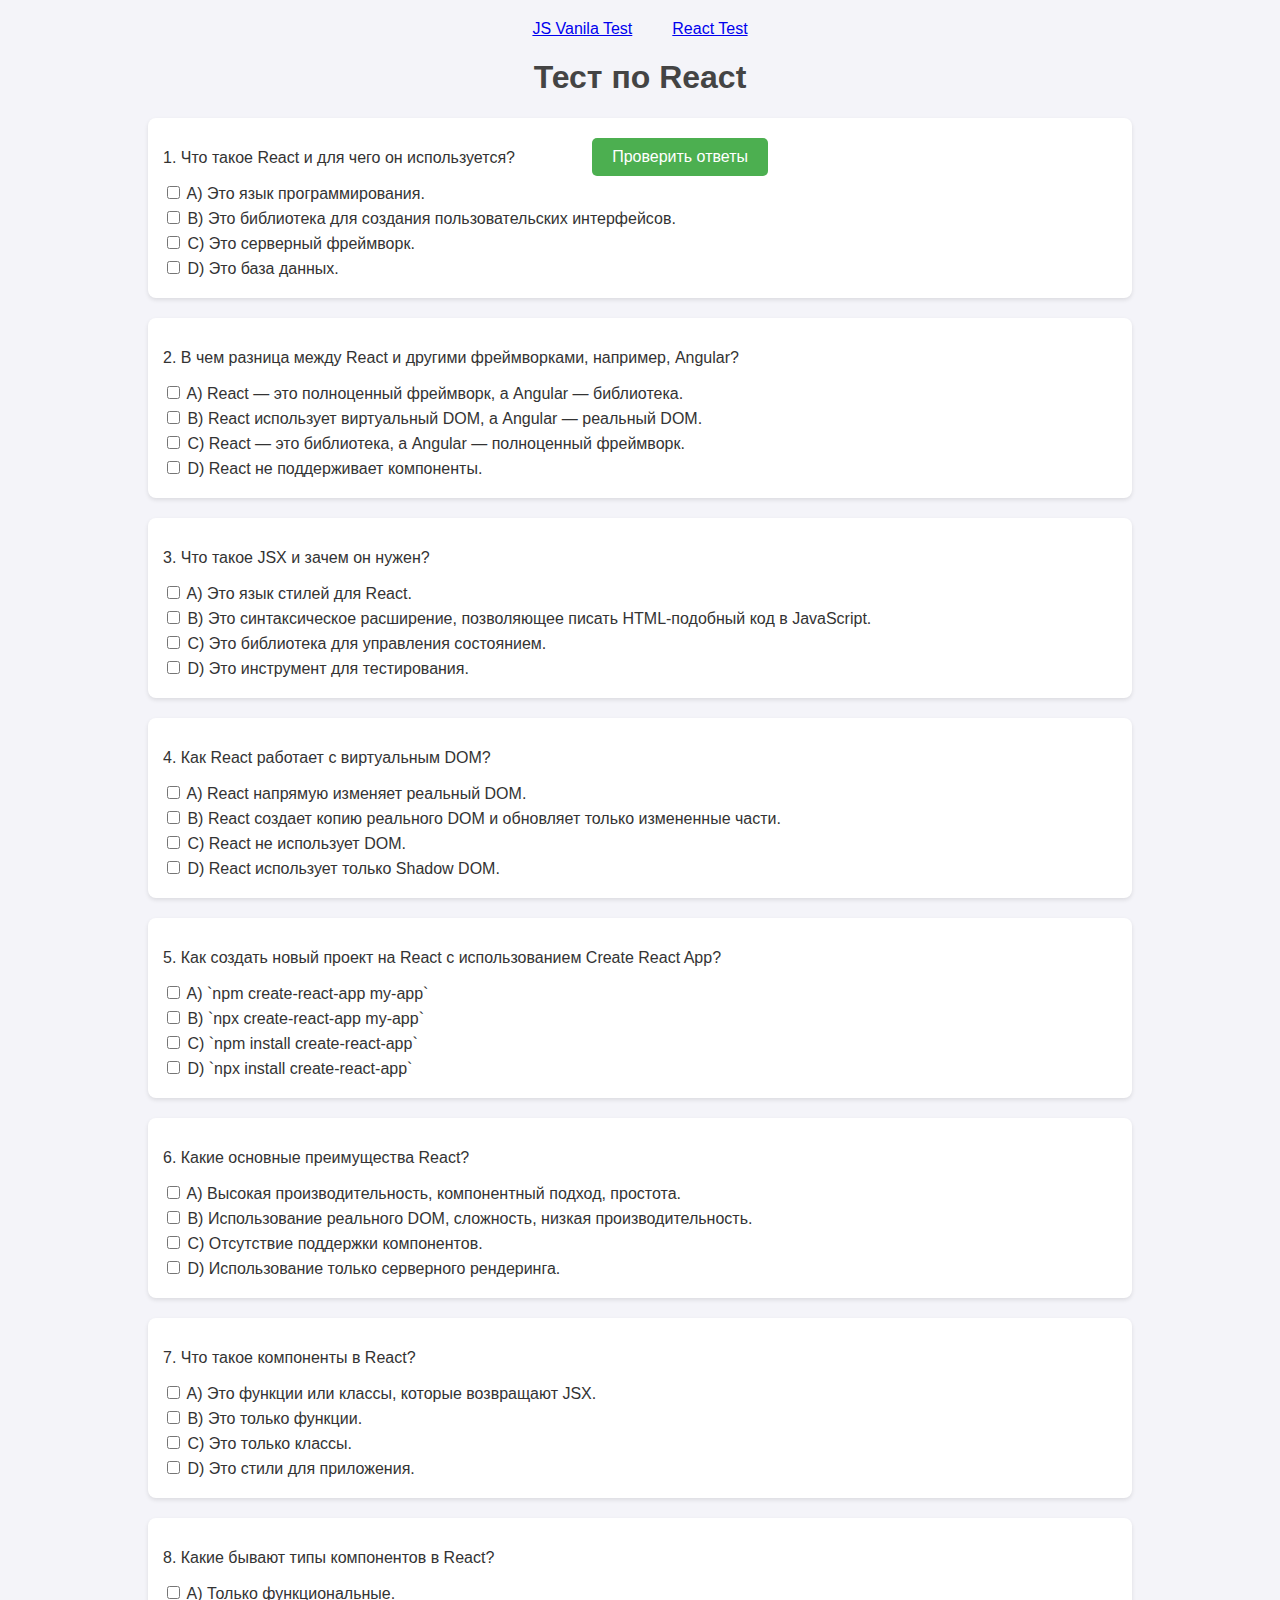
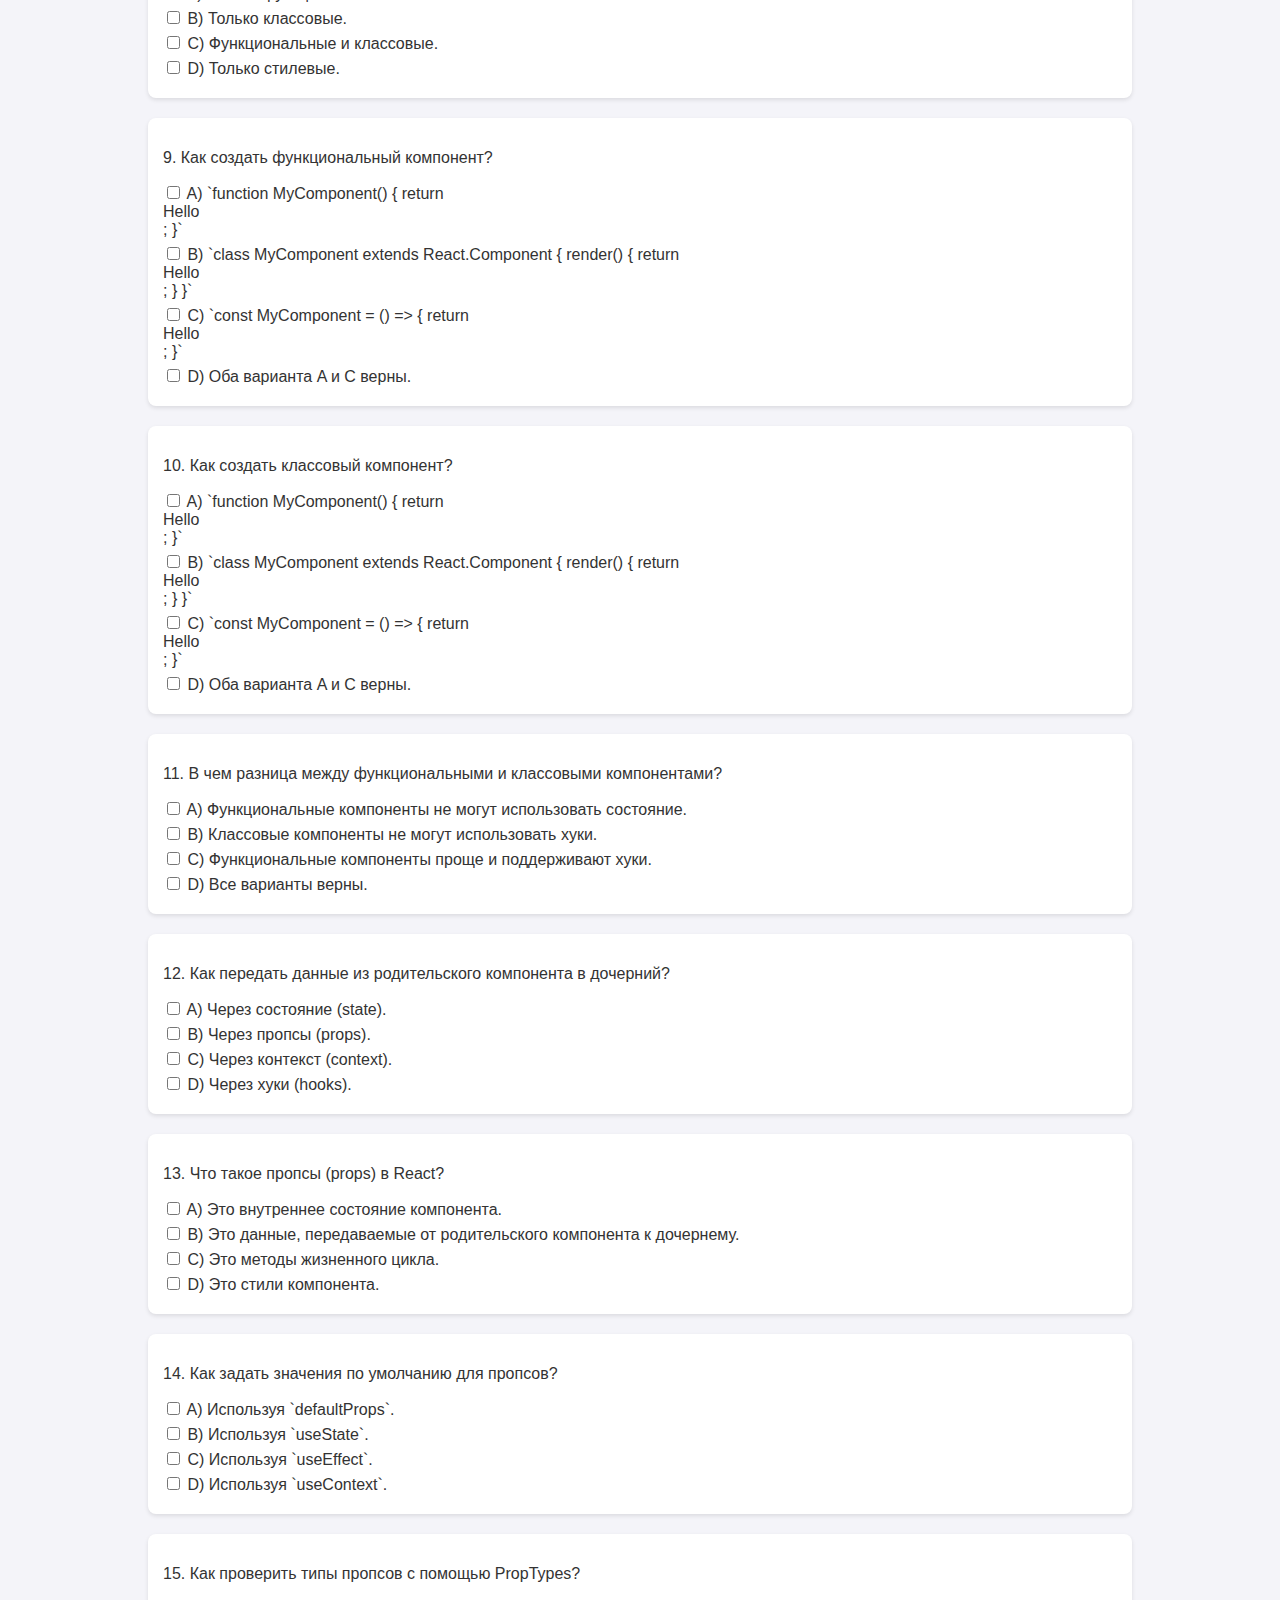
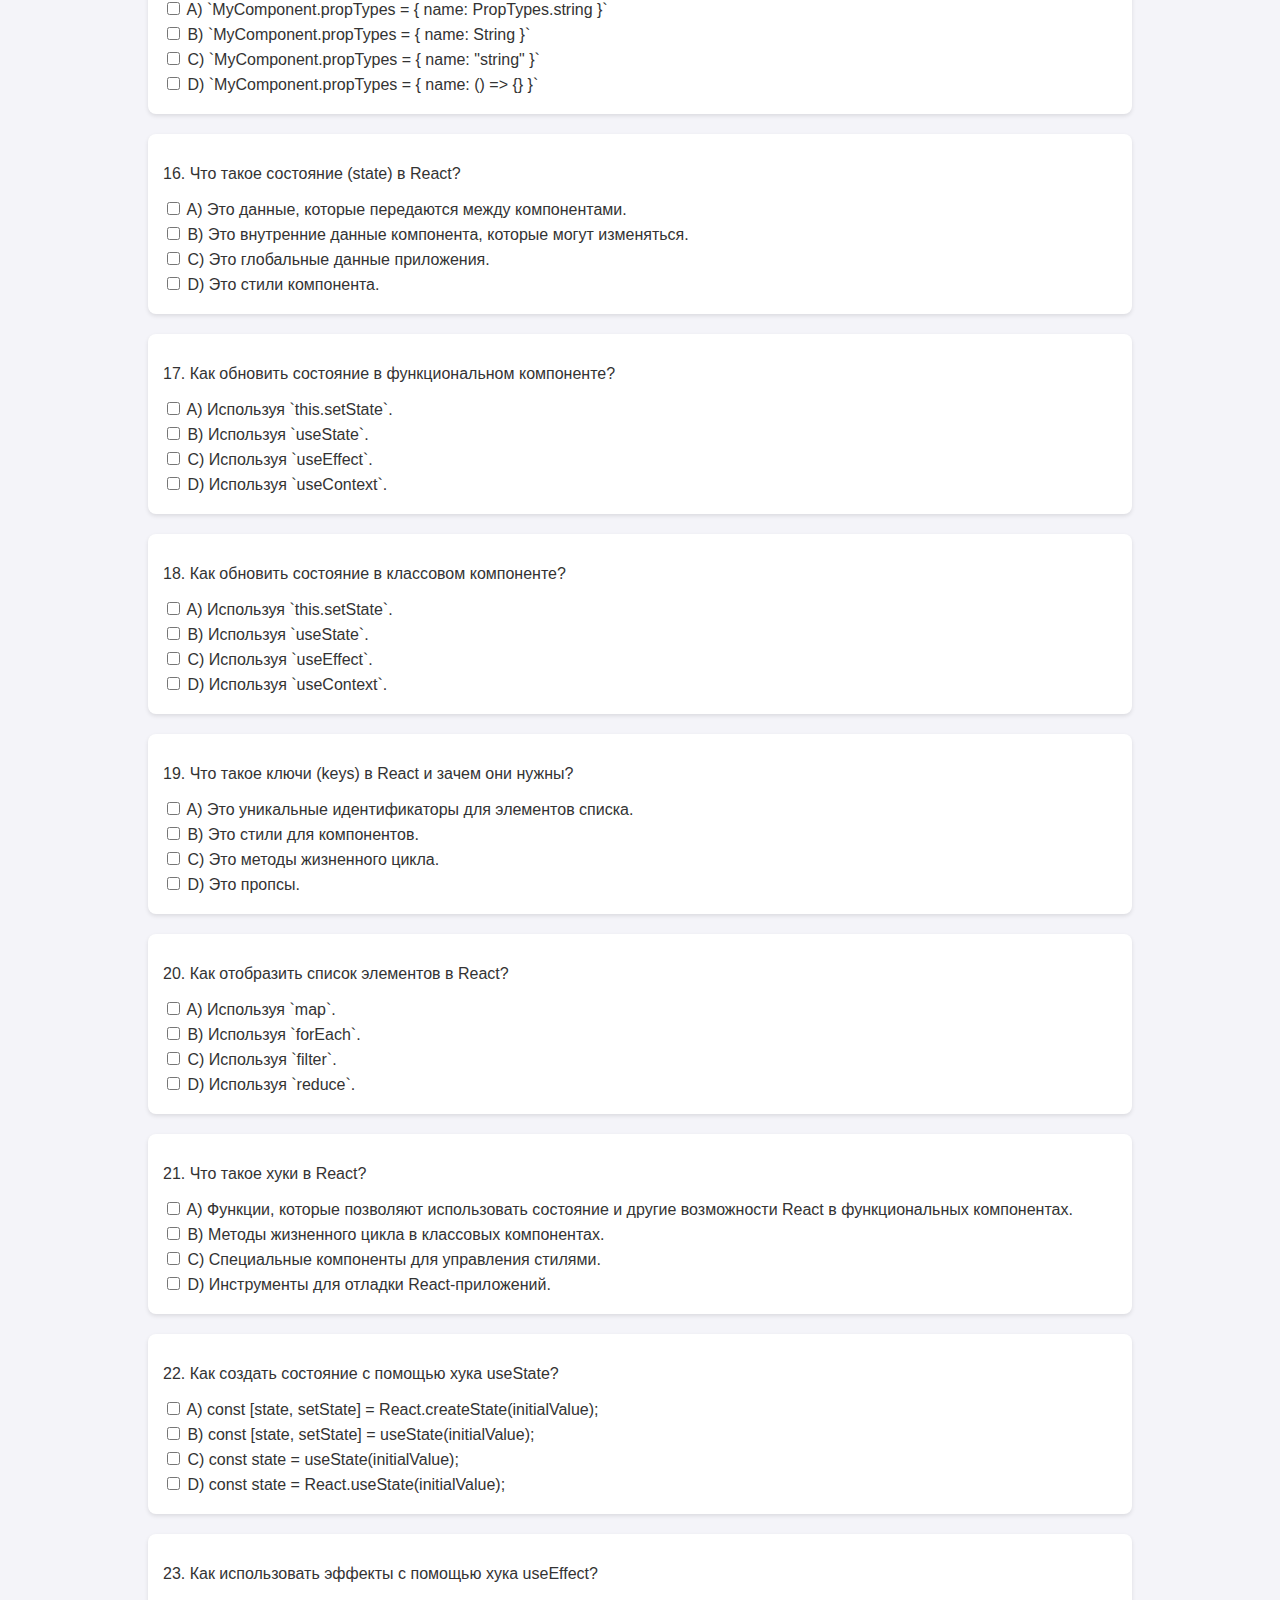
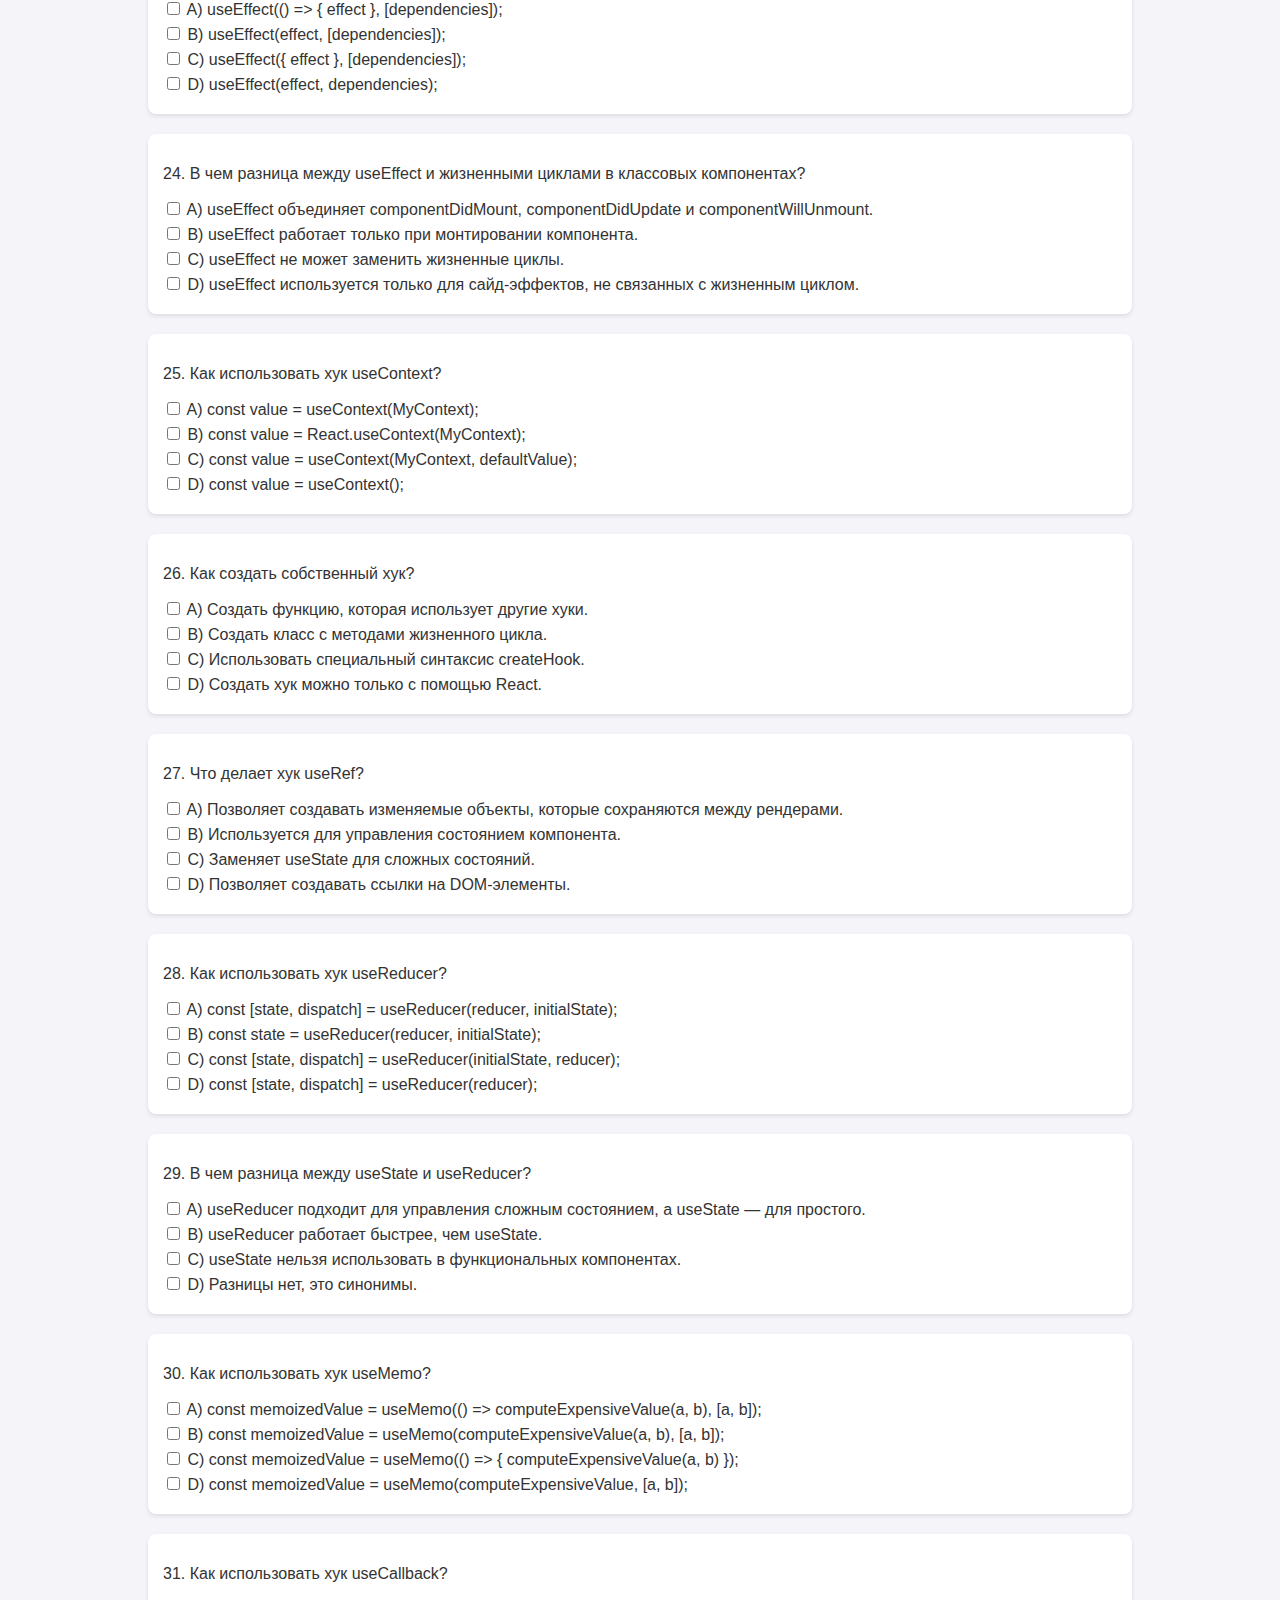
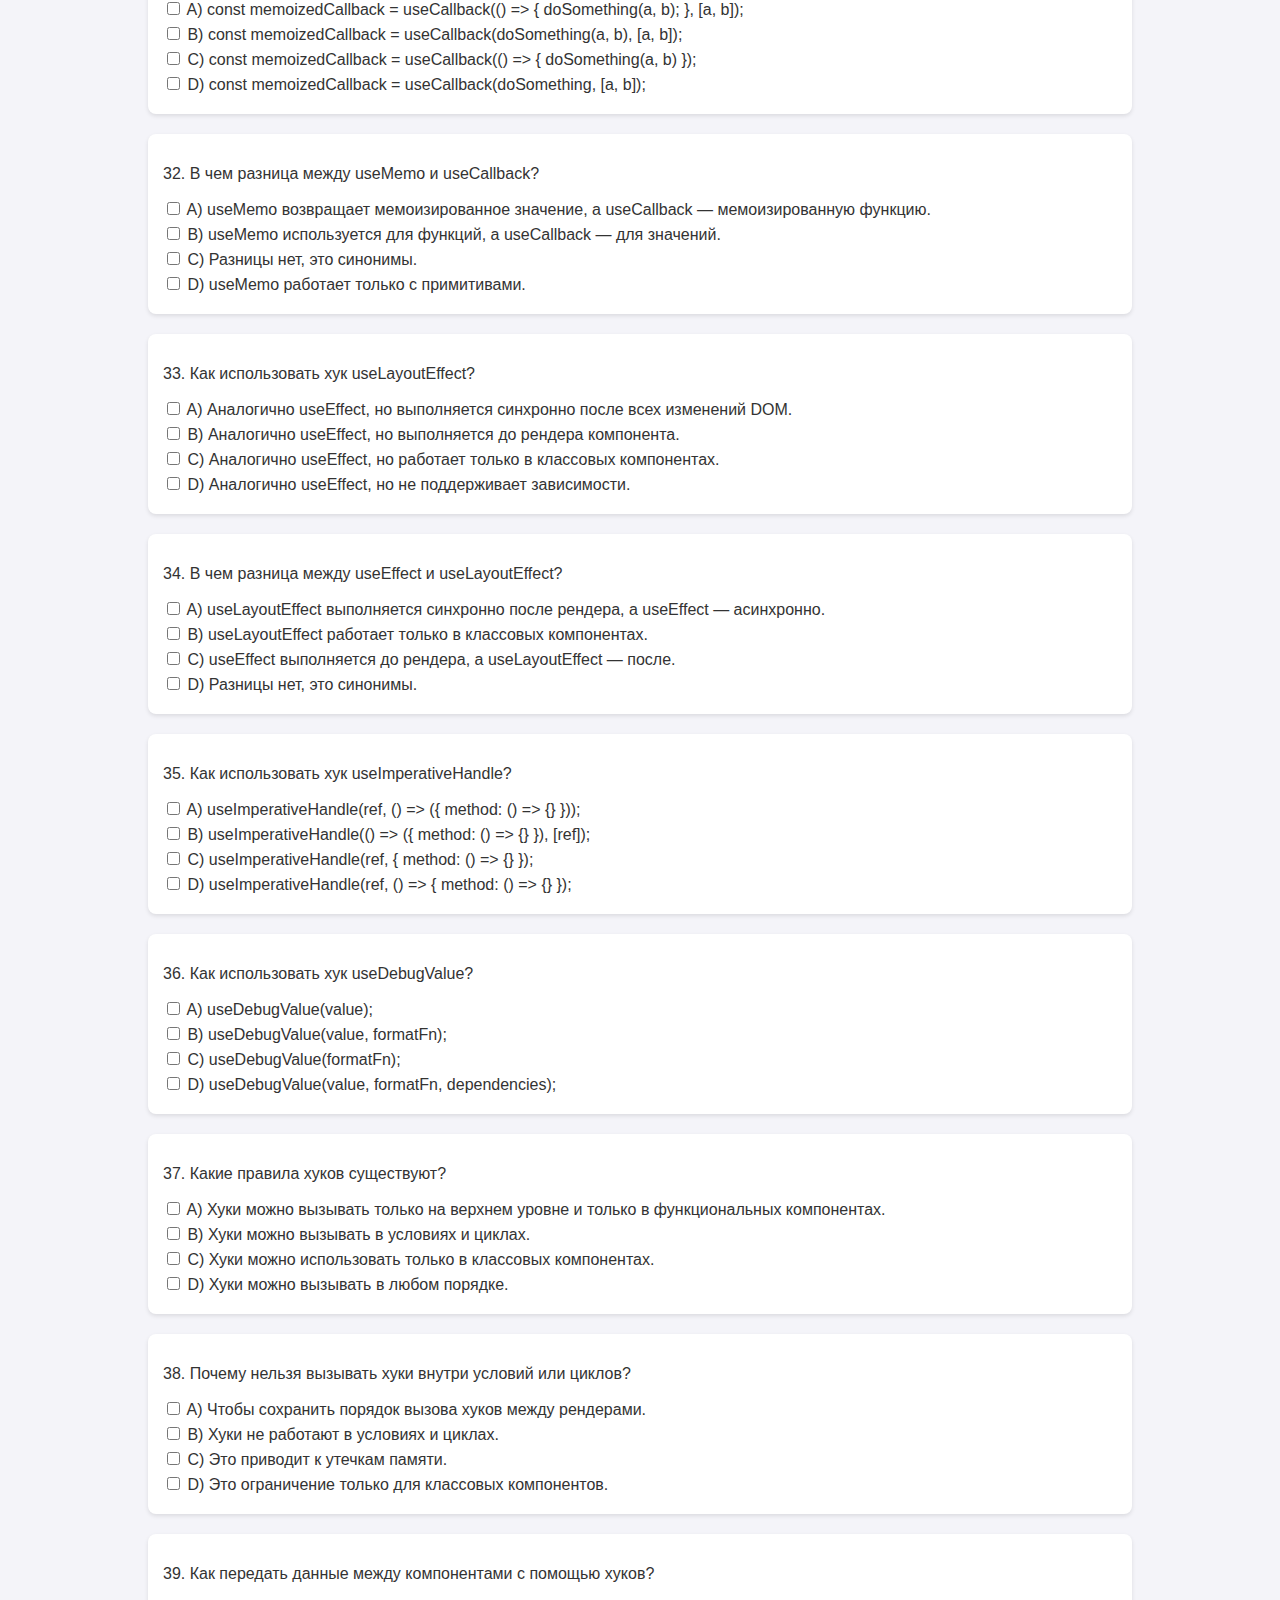
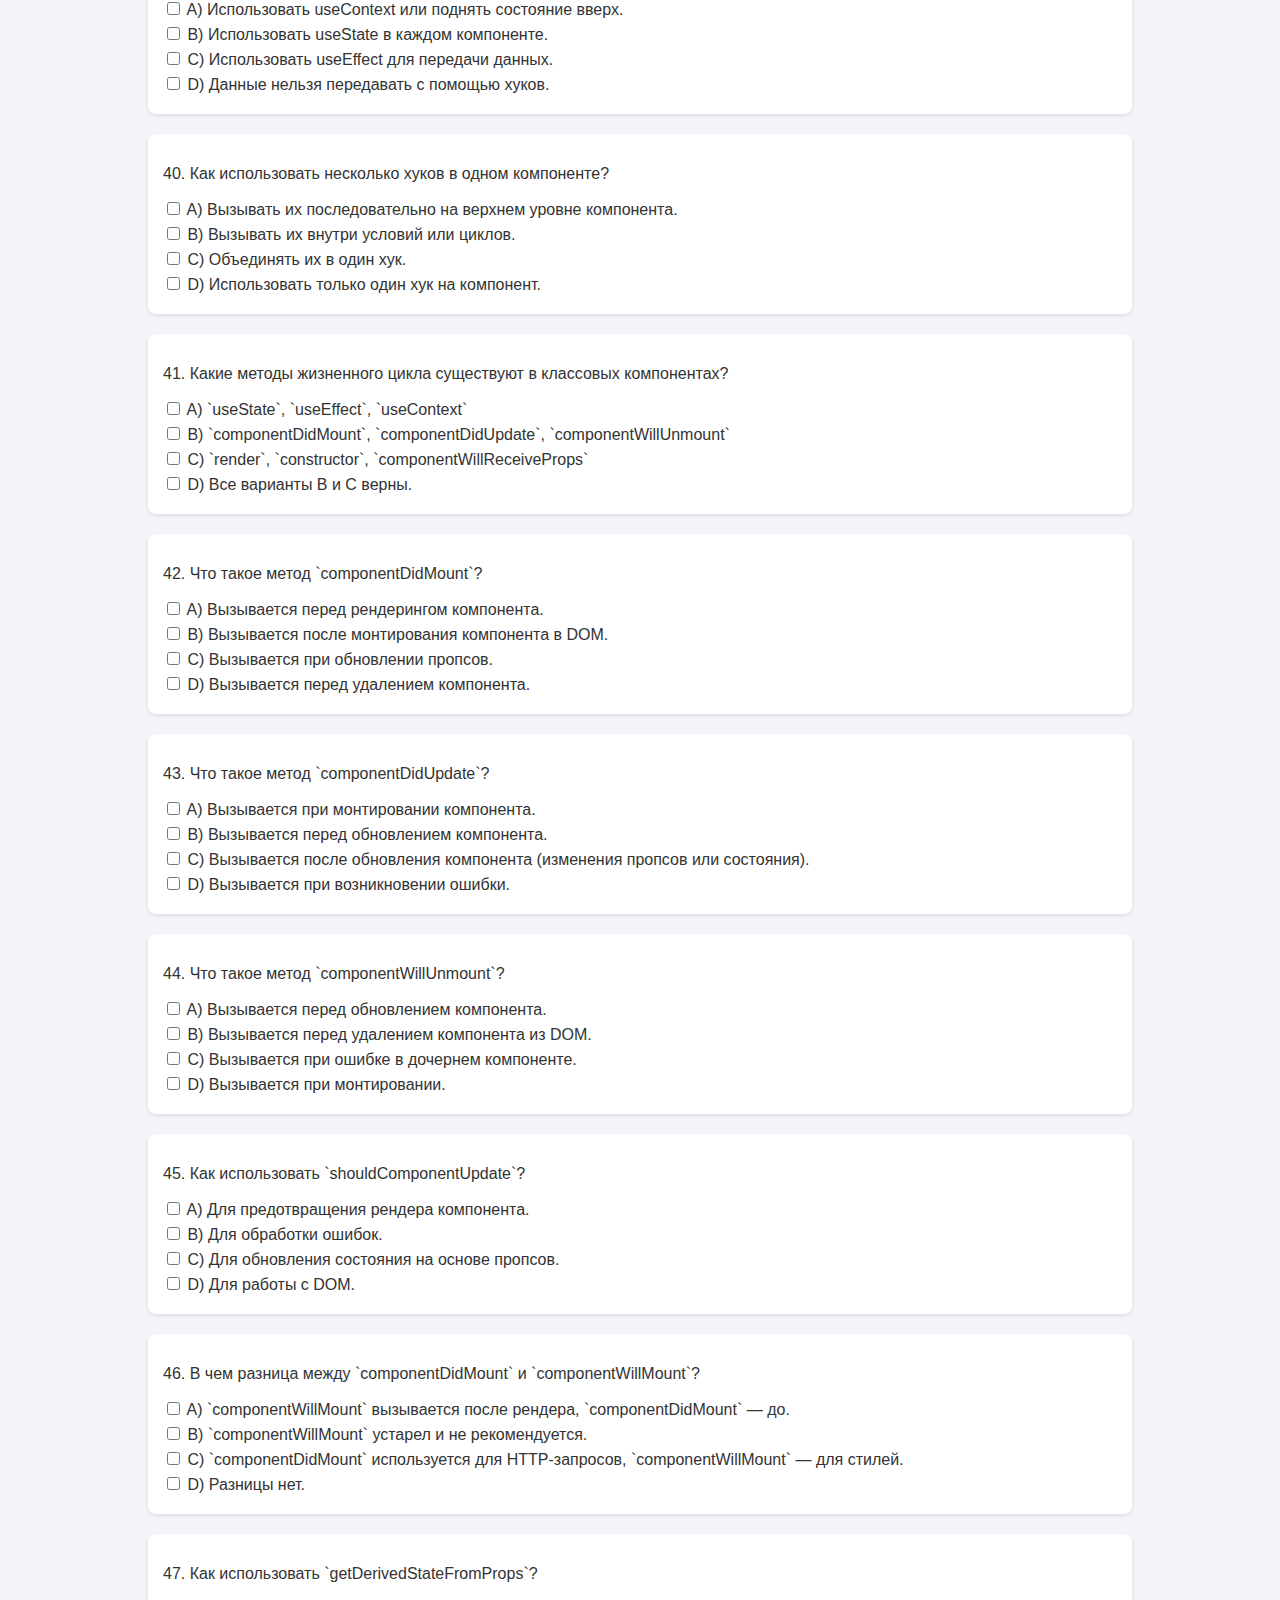
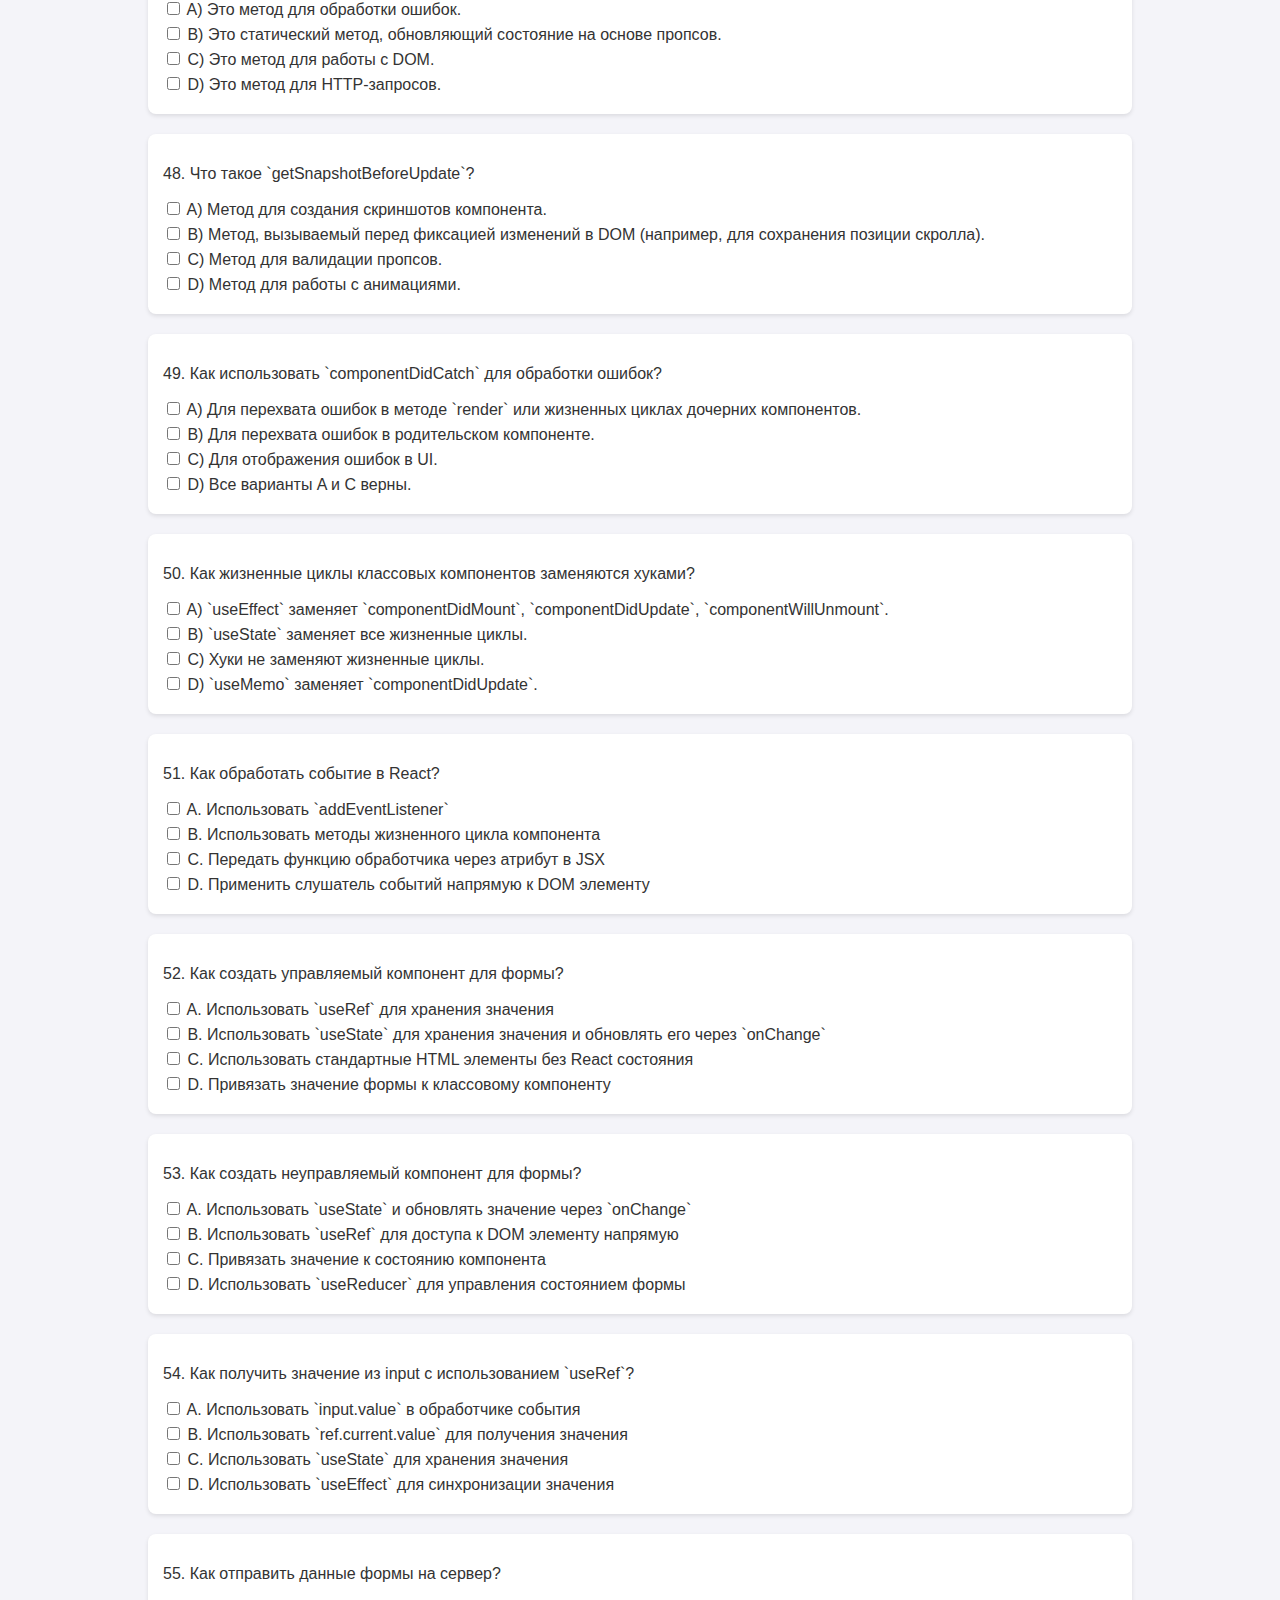
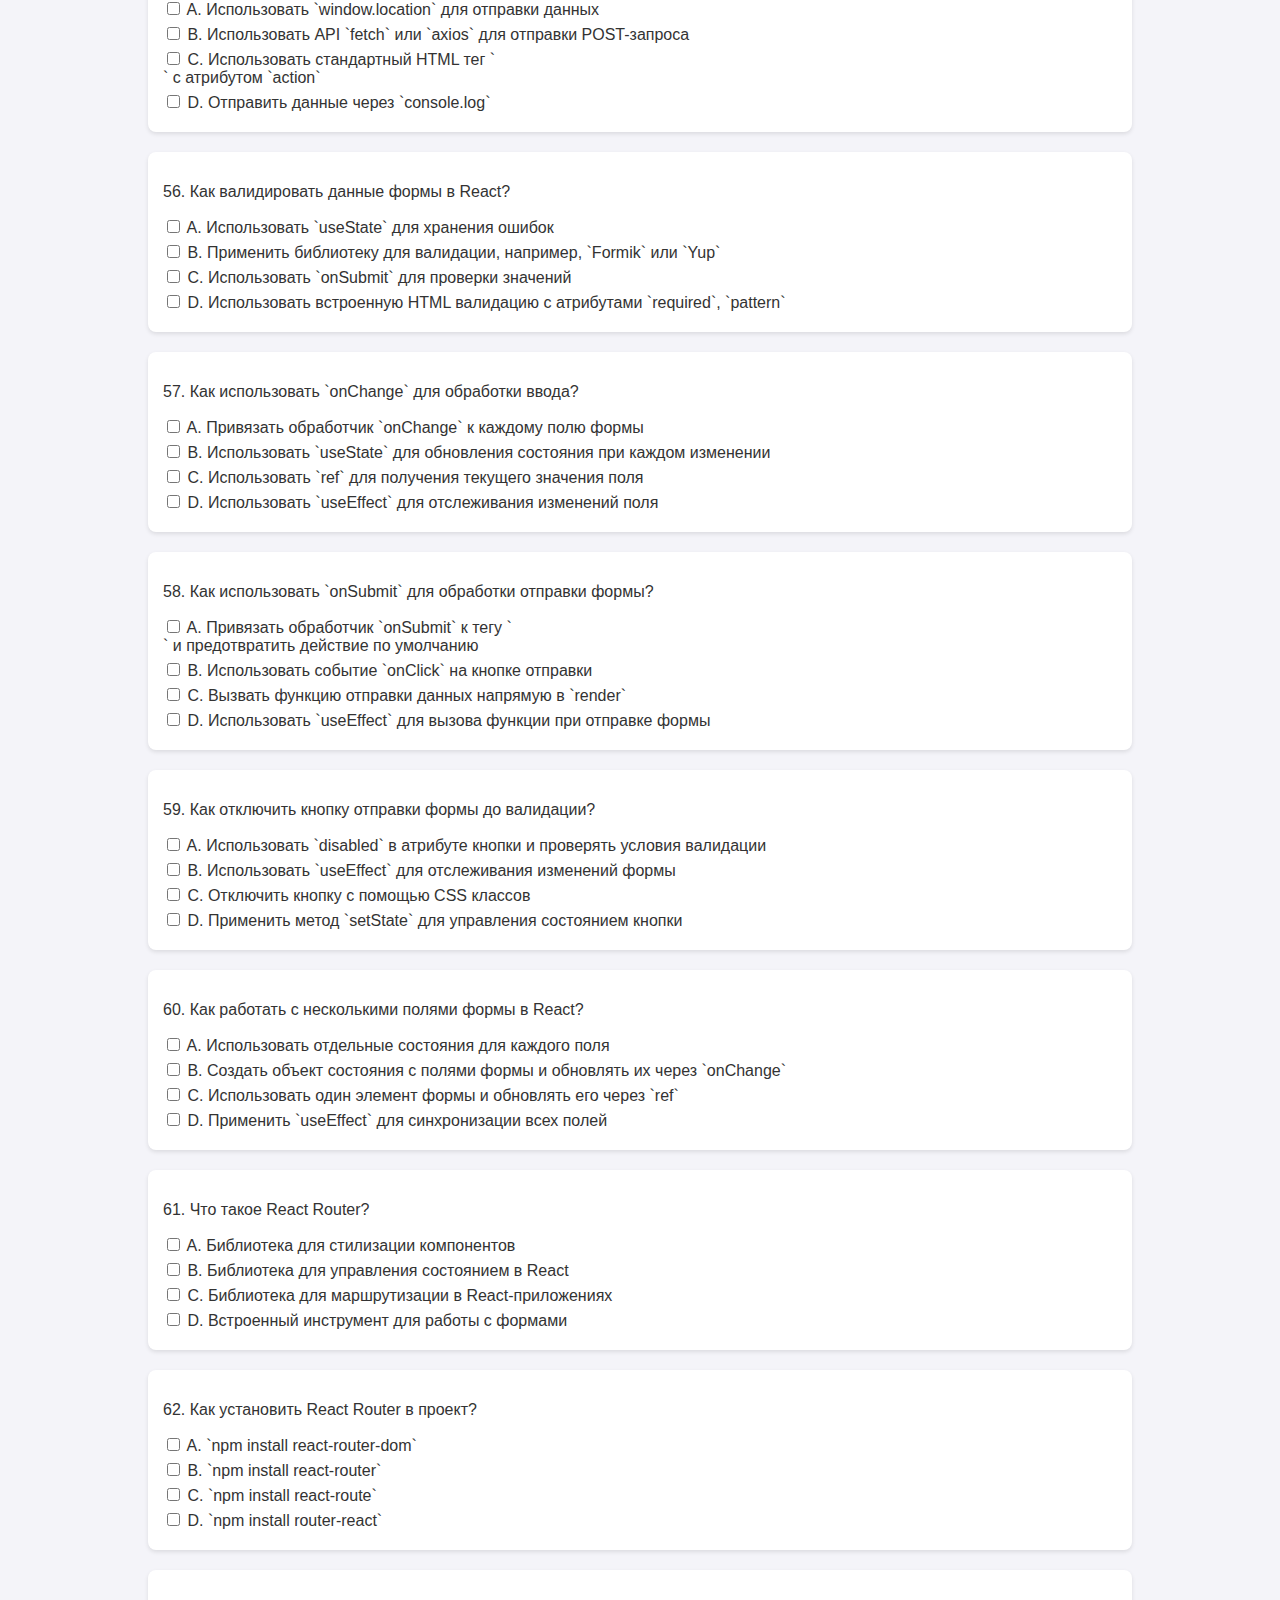
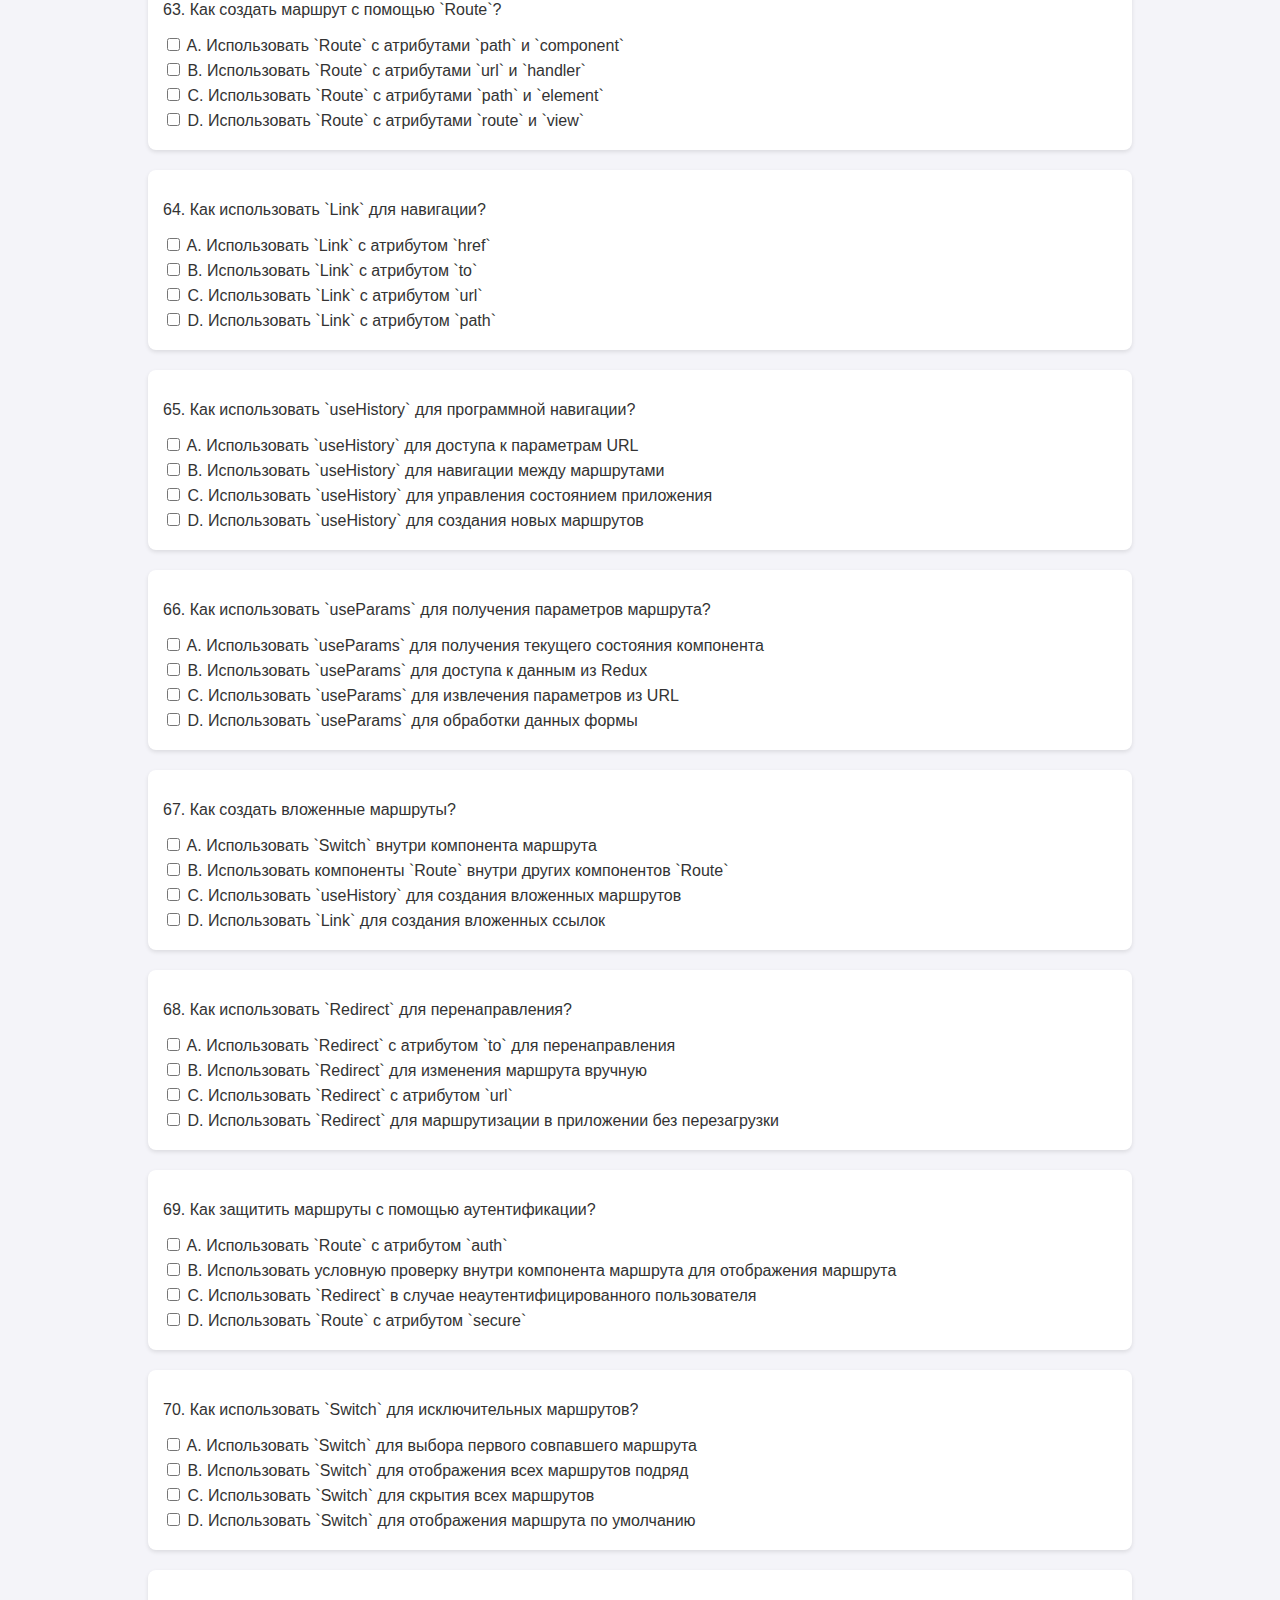
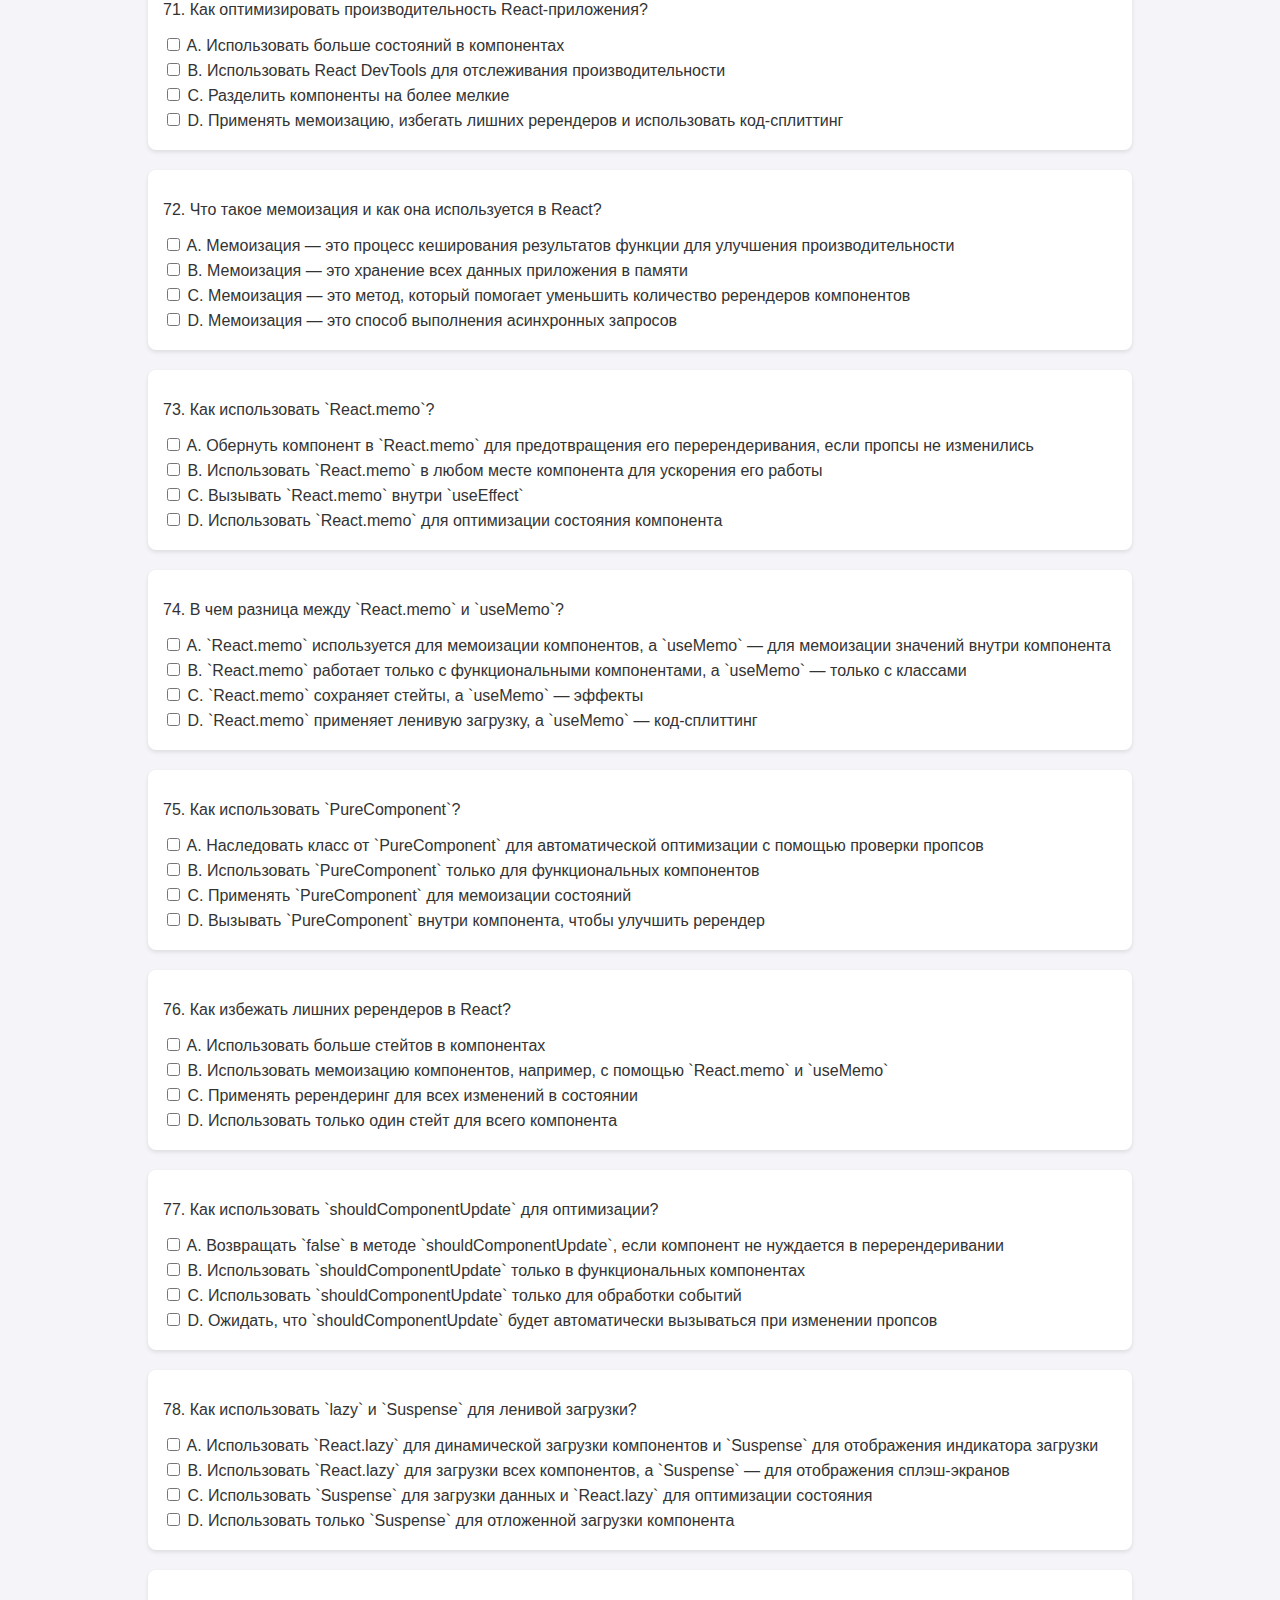
==== commit d724ceb8: "изменение стилей" ====
--- a/react_test.html
+++ b/react_test.html
@@ -6,13 +6,6 @@
     <title>Тест по React</title>
     <link rel="stylesheet" href="style.css" />
     <style>
-      body {
-        font-family: Arial, sans-serif;
-        background-color: #f4f4f9;
-        color: #333;
-        margin: 0;
-        padding: 20px;
-      }
       h1 {
         text-align: center;
         color: #444;
--- a/style.css
+++ b/style.css
@@ -1,3 +1,11 @@
+body {
+  font-family: Arial, sans-serif;
+  background-color: #f4f4f9;
+  color: #333;
+  margin: 0 10%;
+  padding: 20px;
+}
+
 nav {
   display: flex;
   justify-content: center;
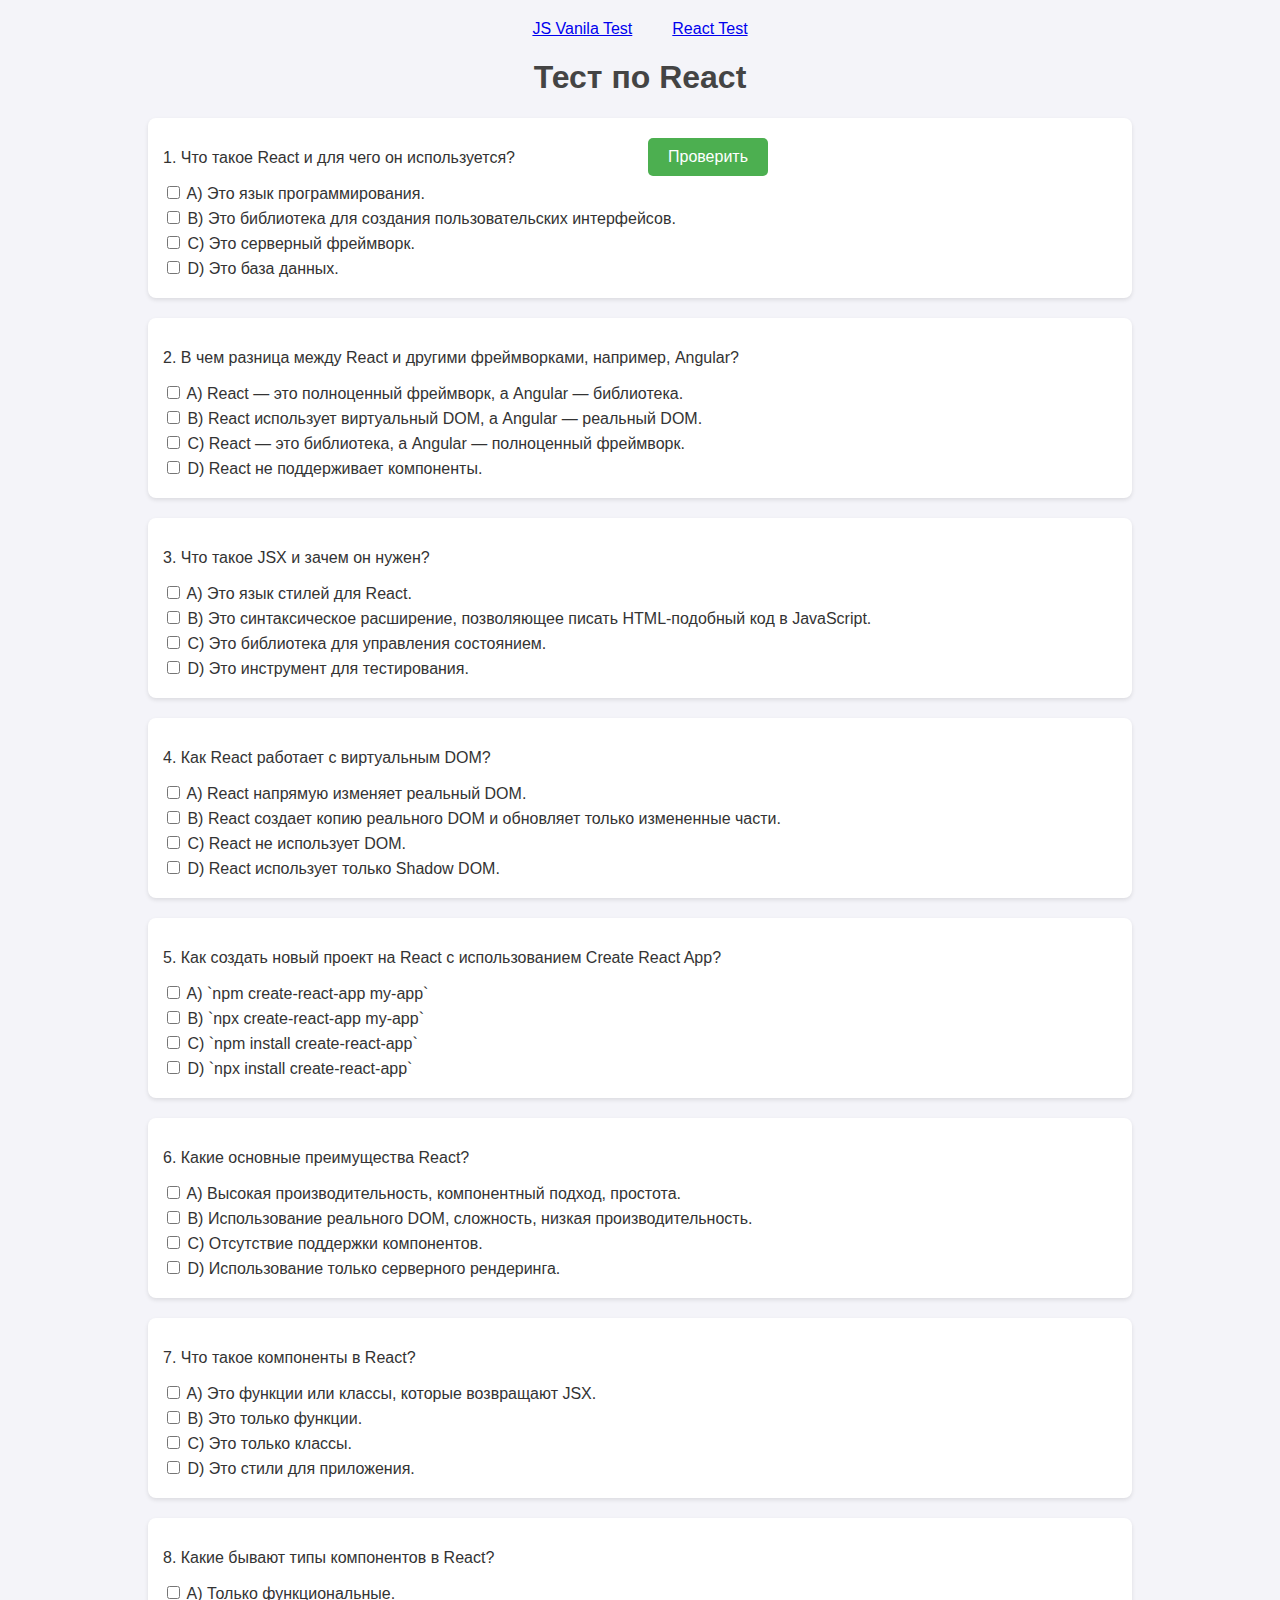
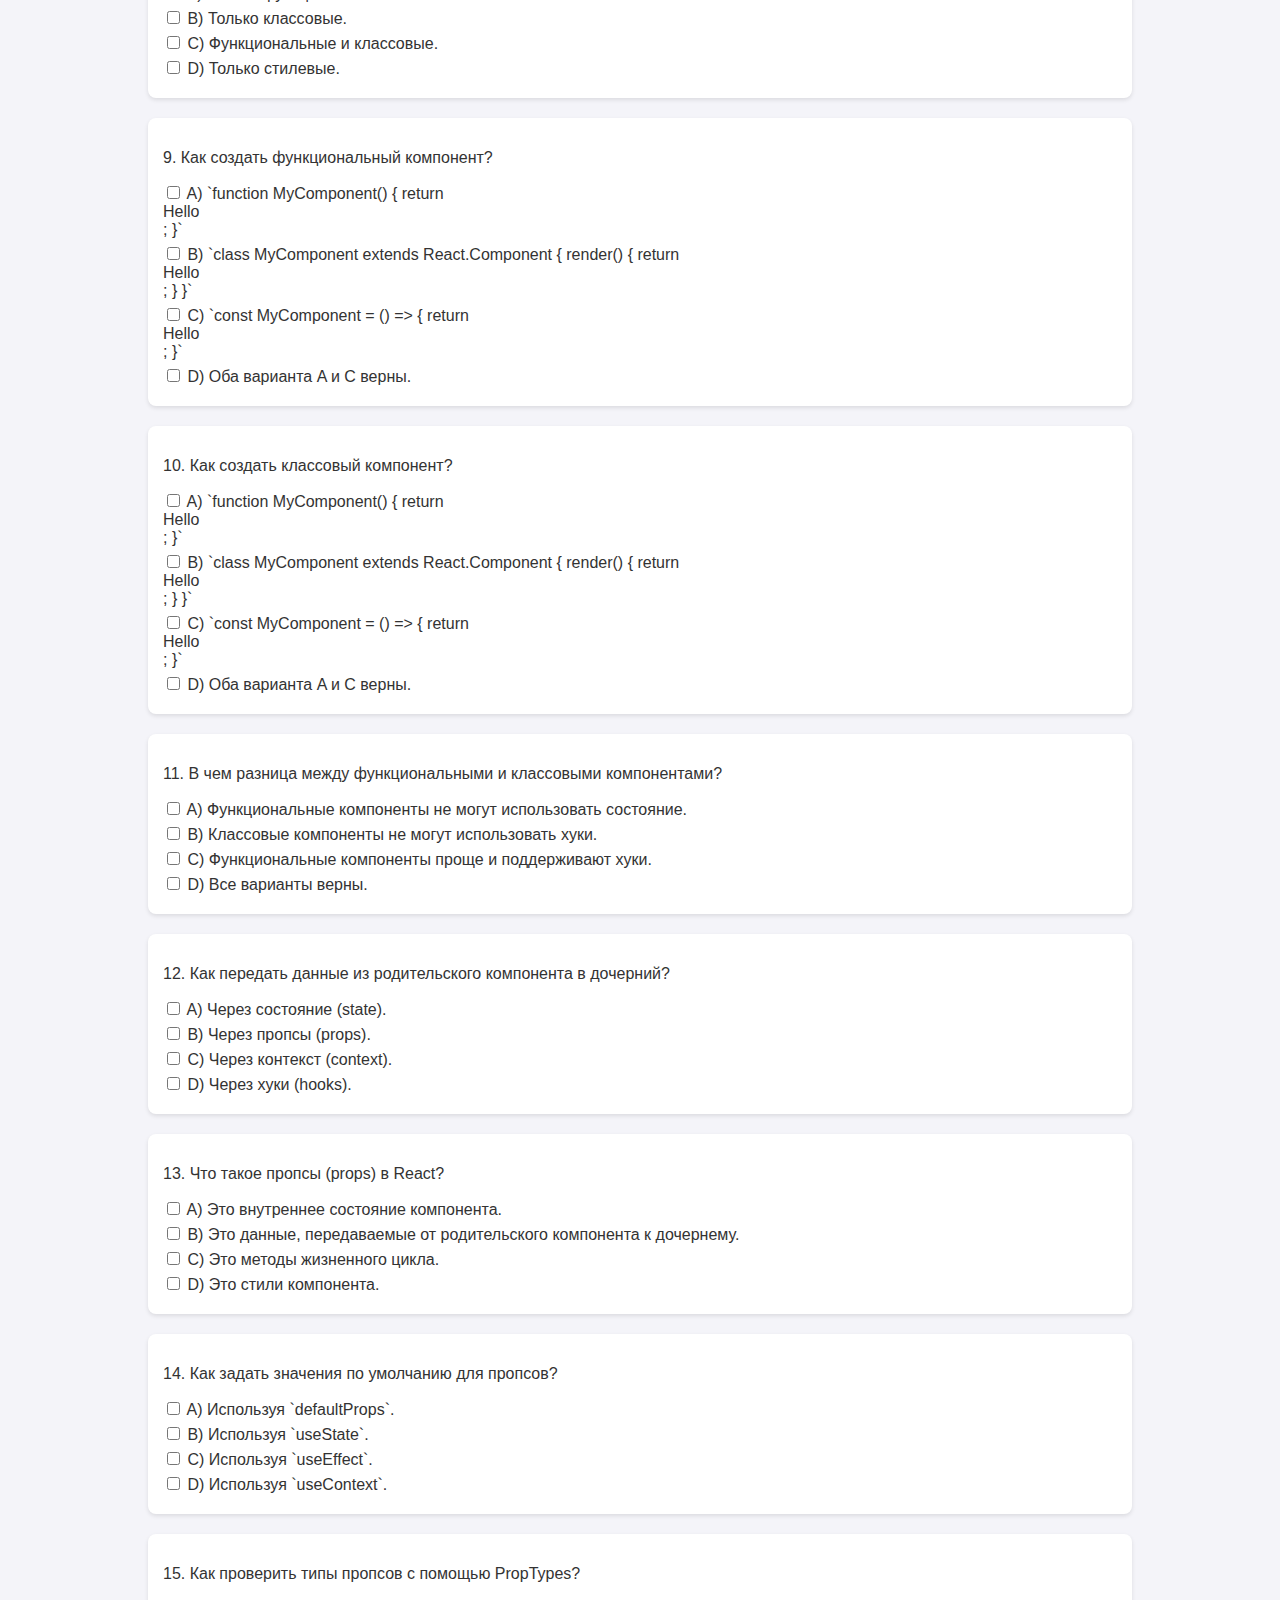
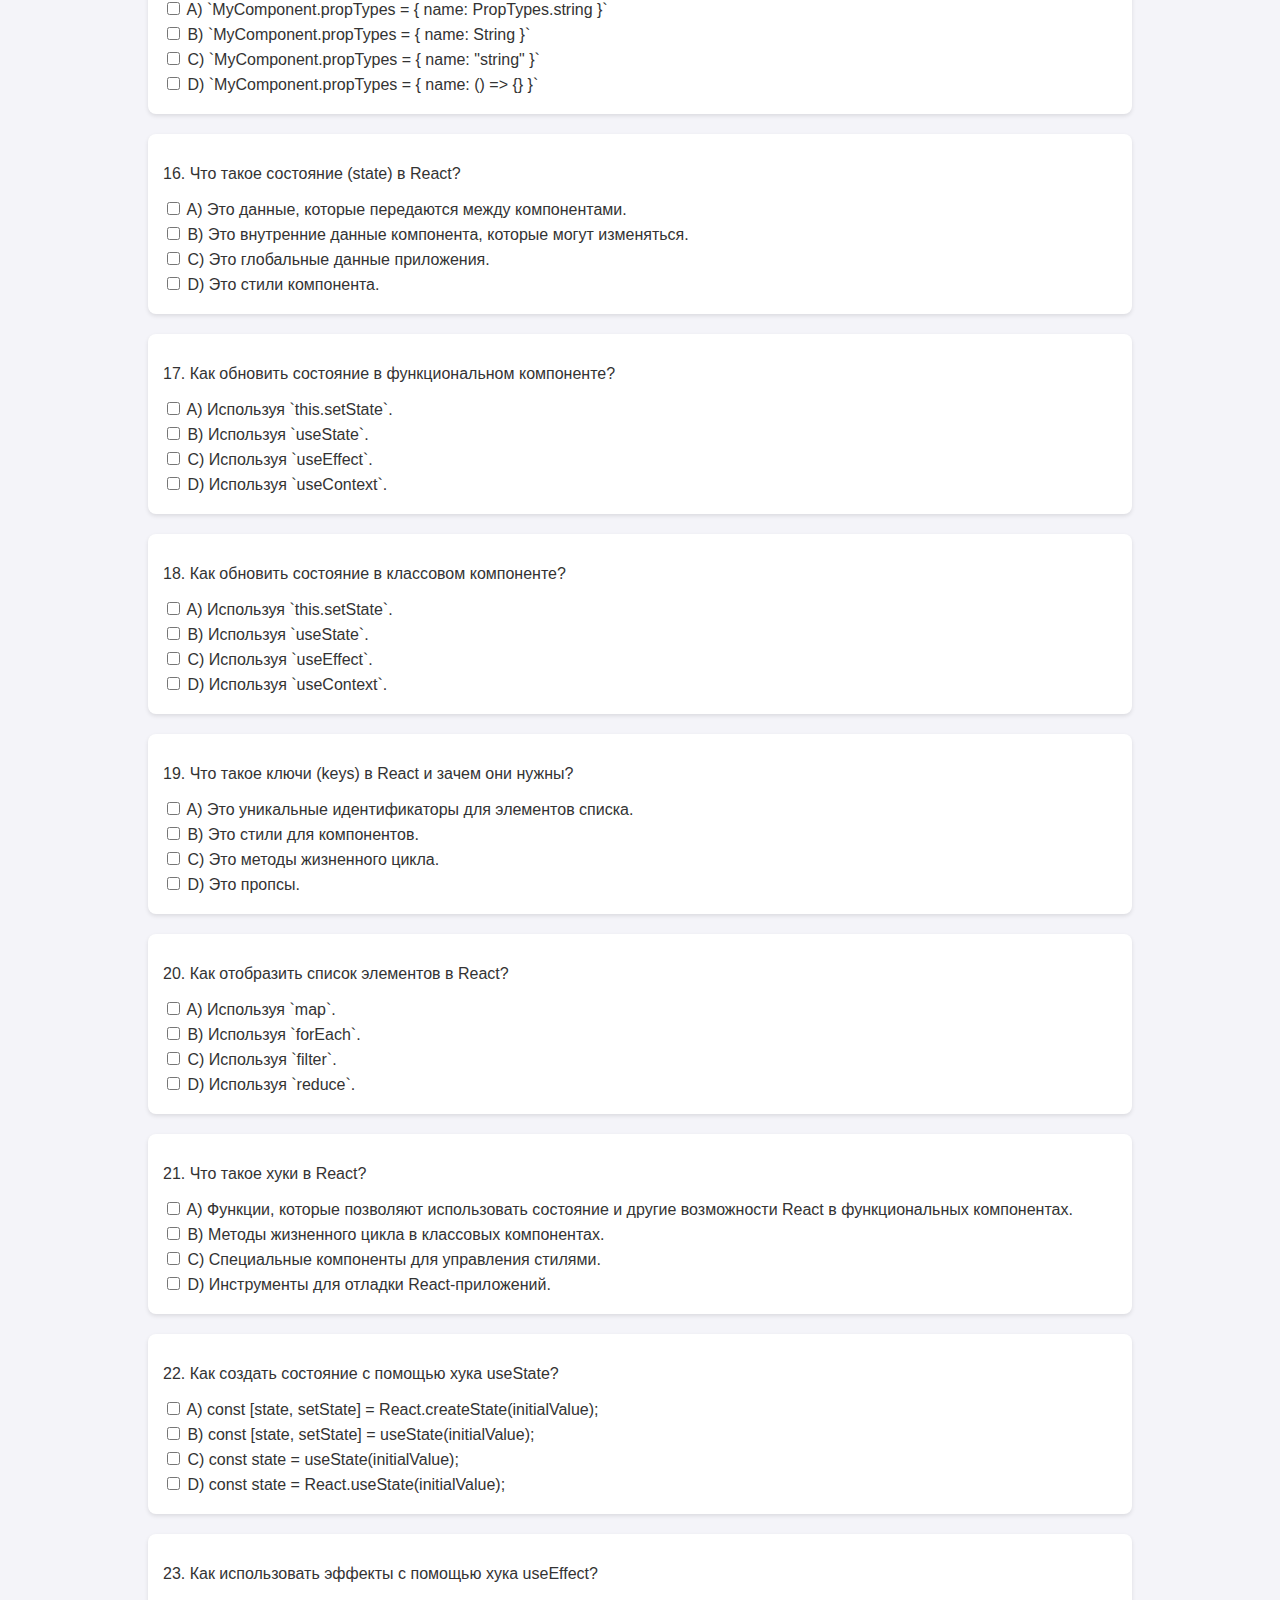
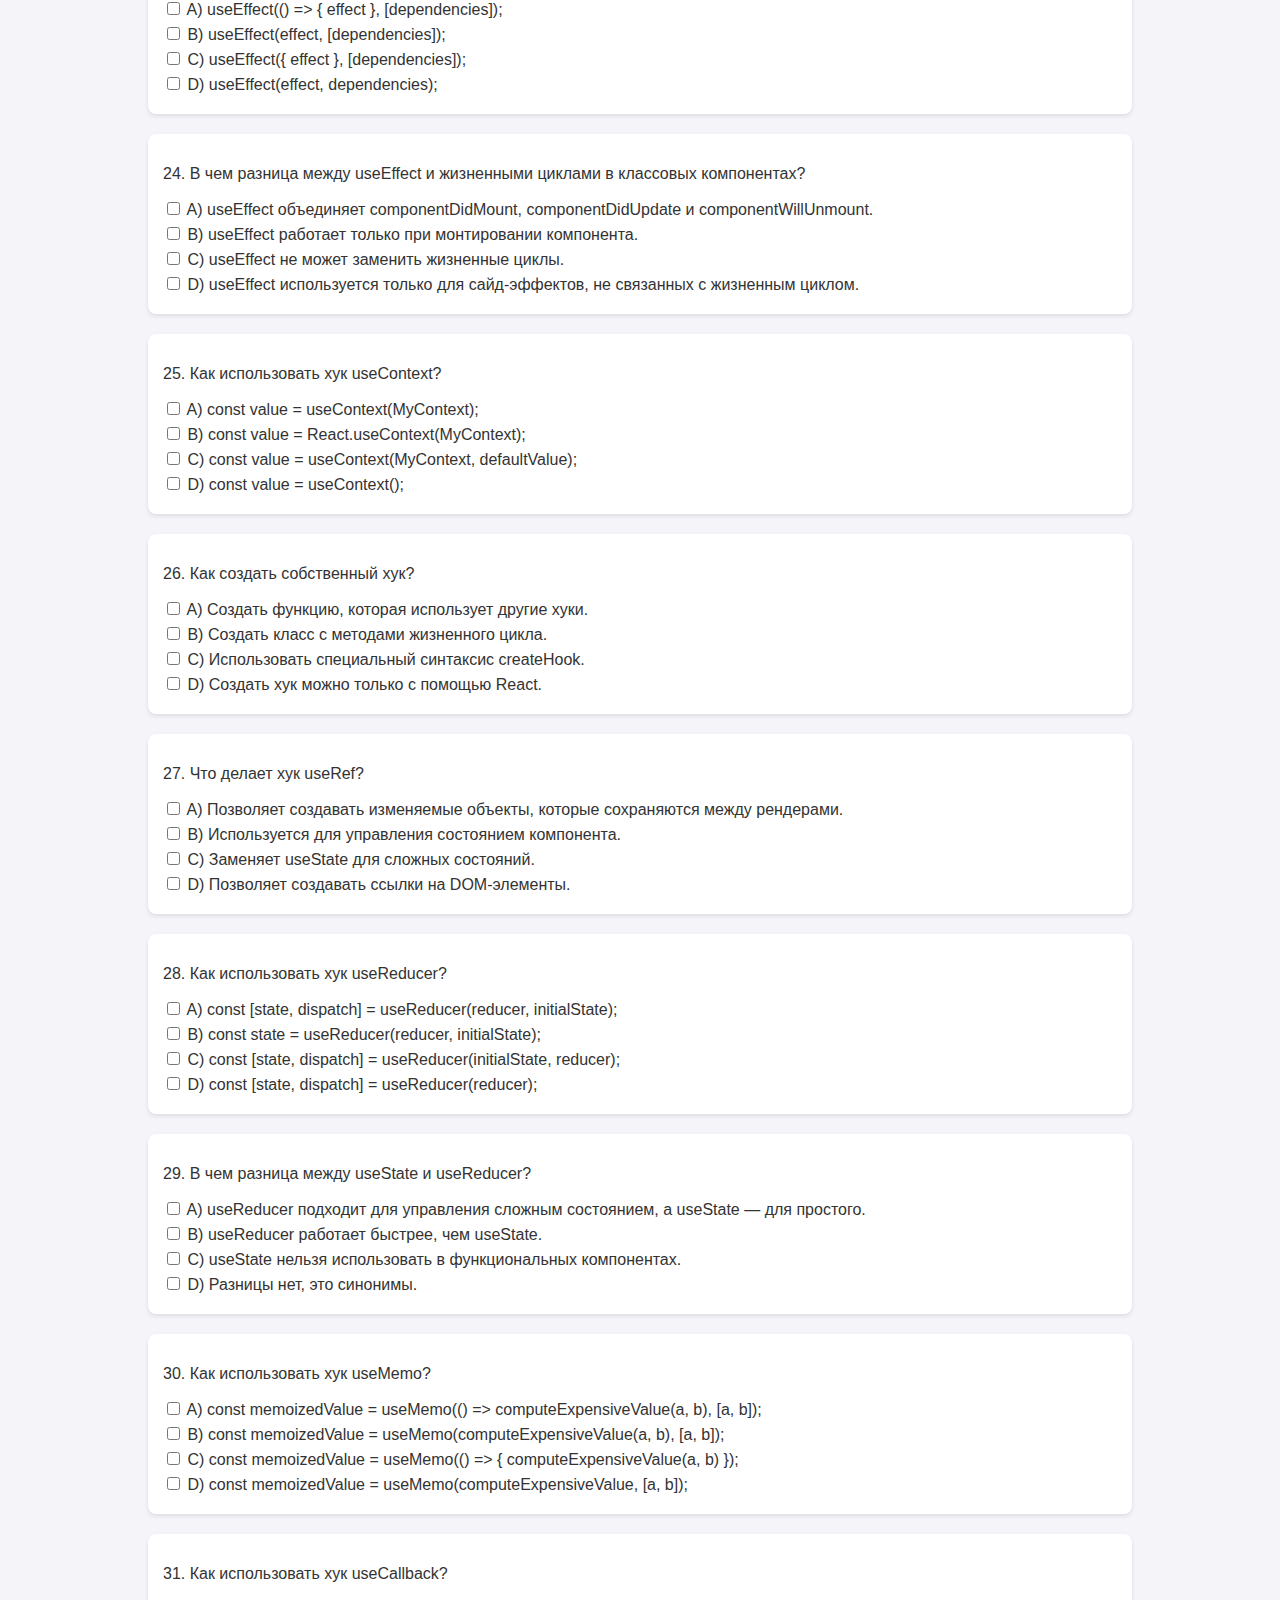
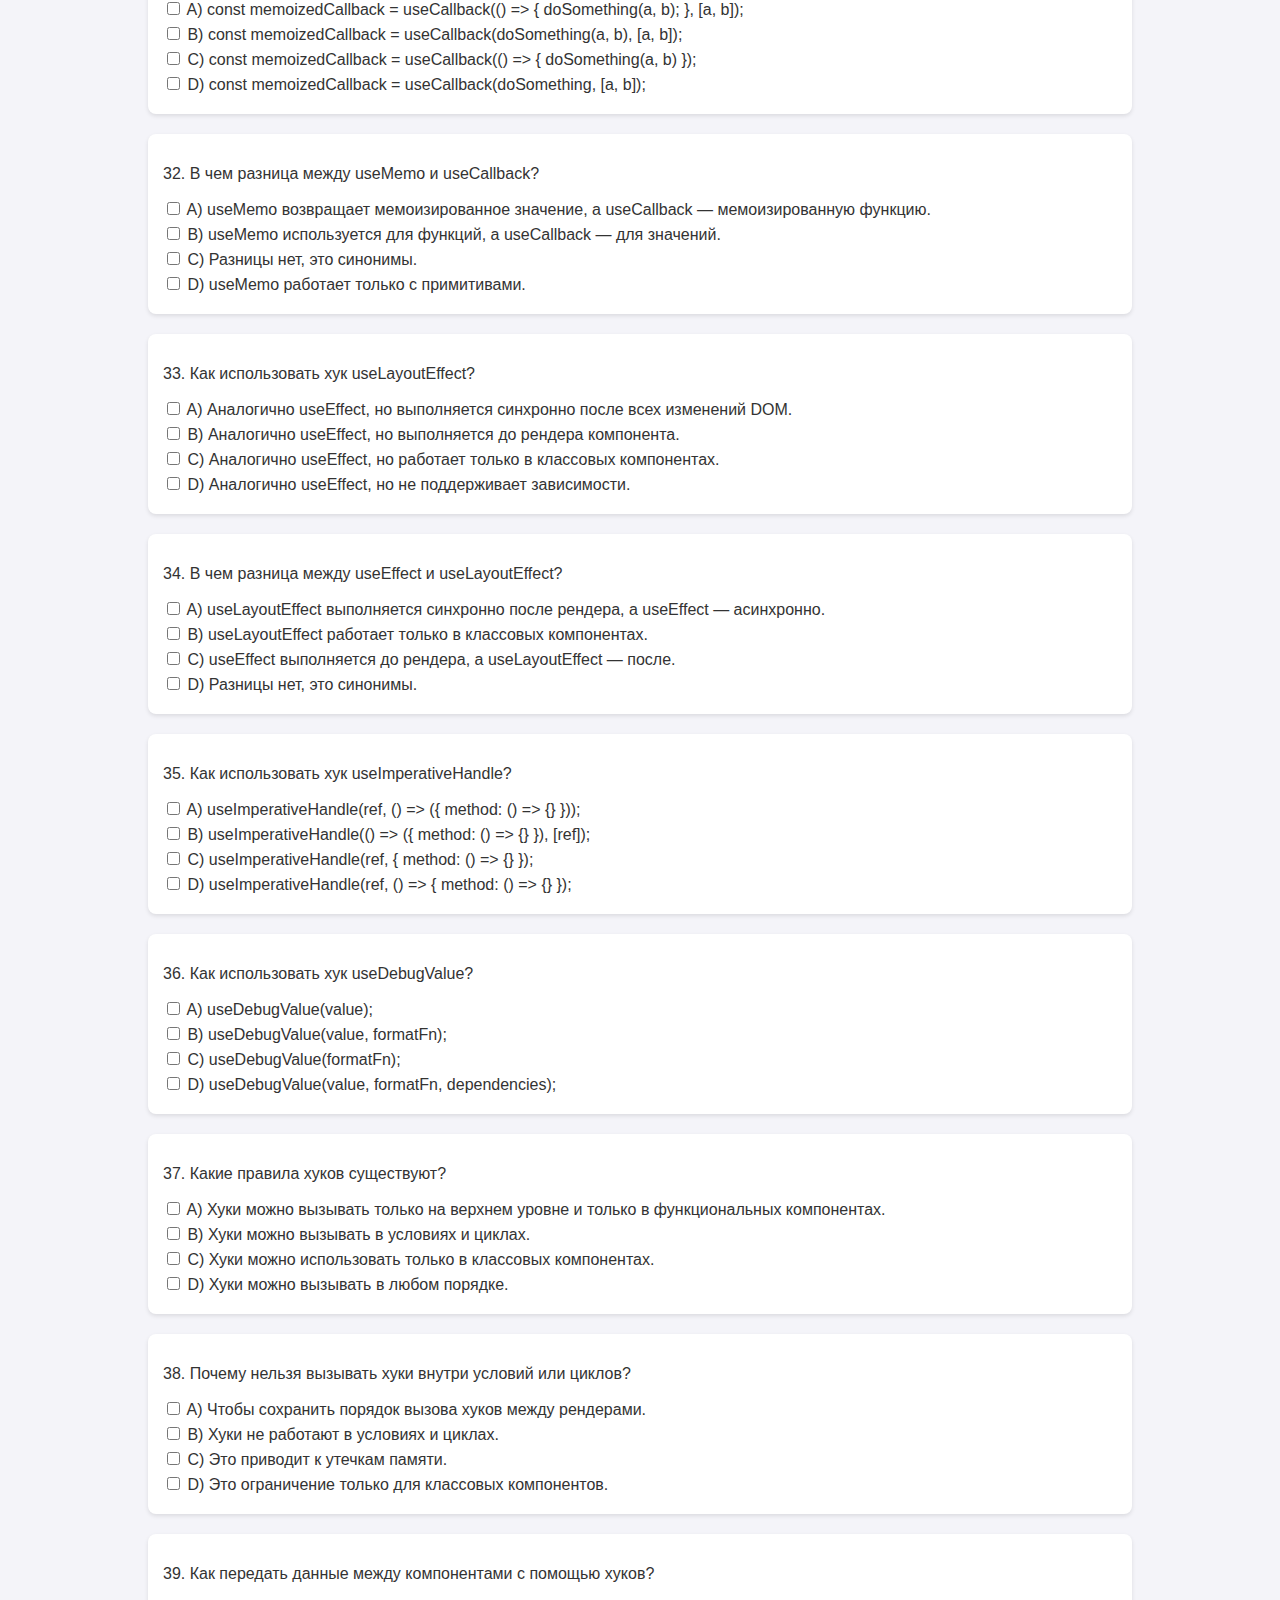
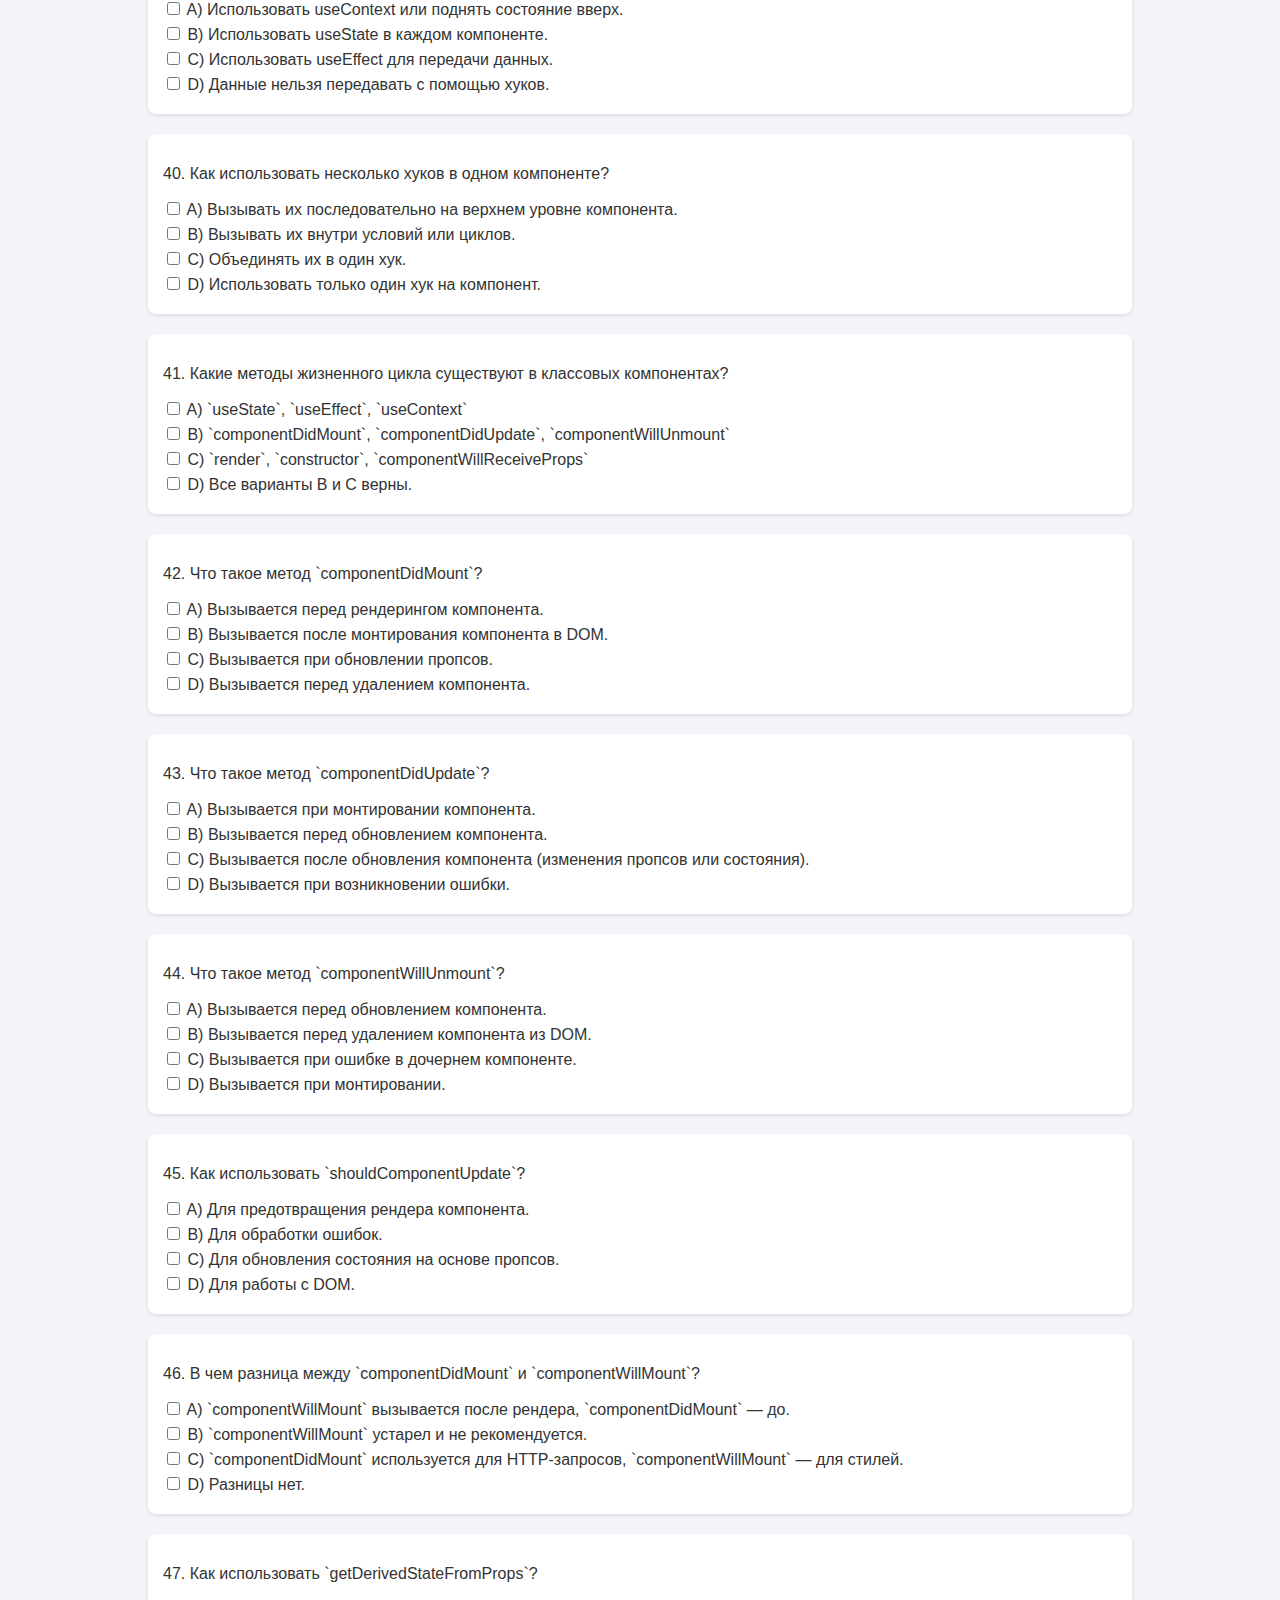
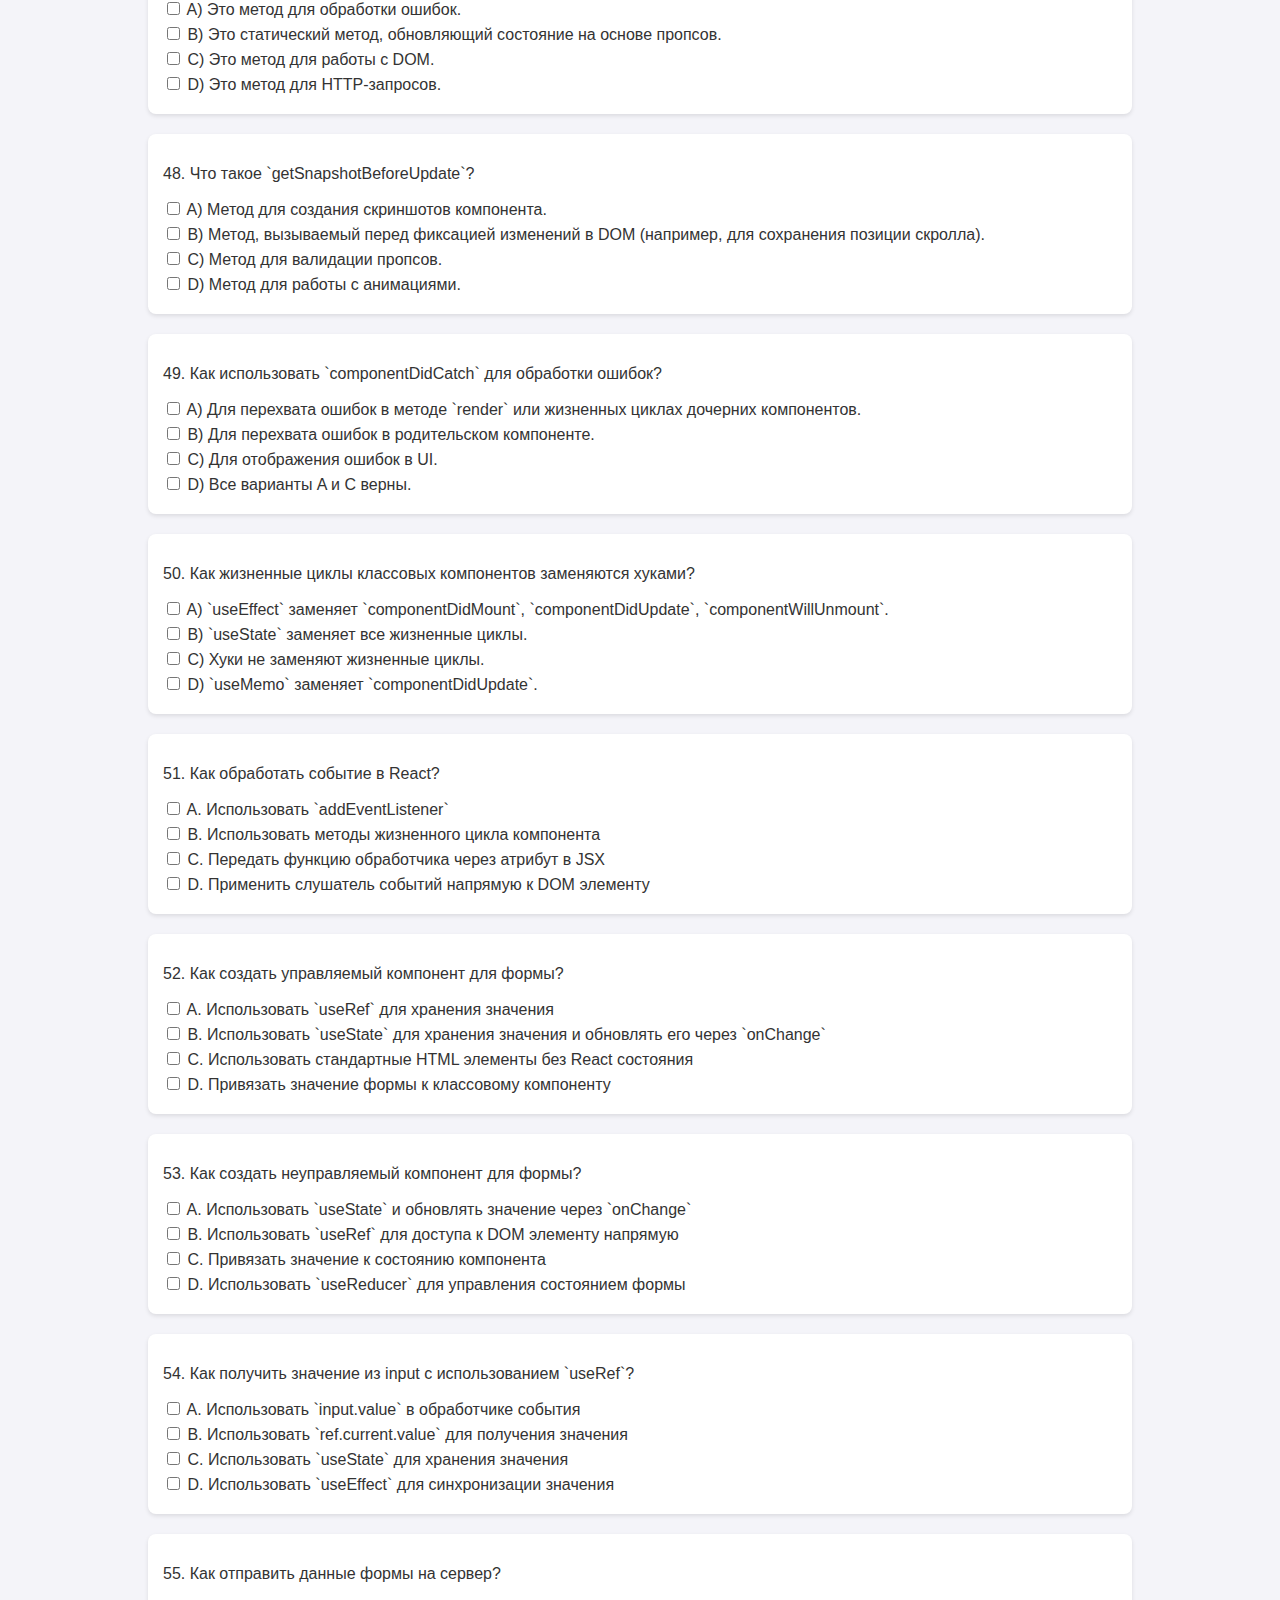
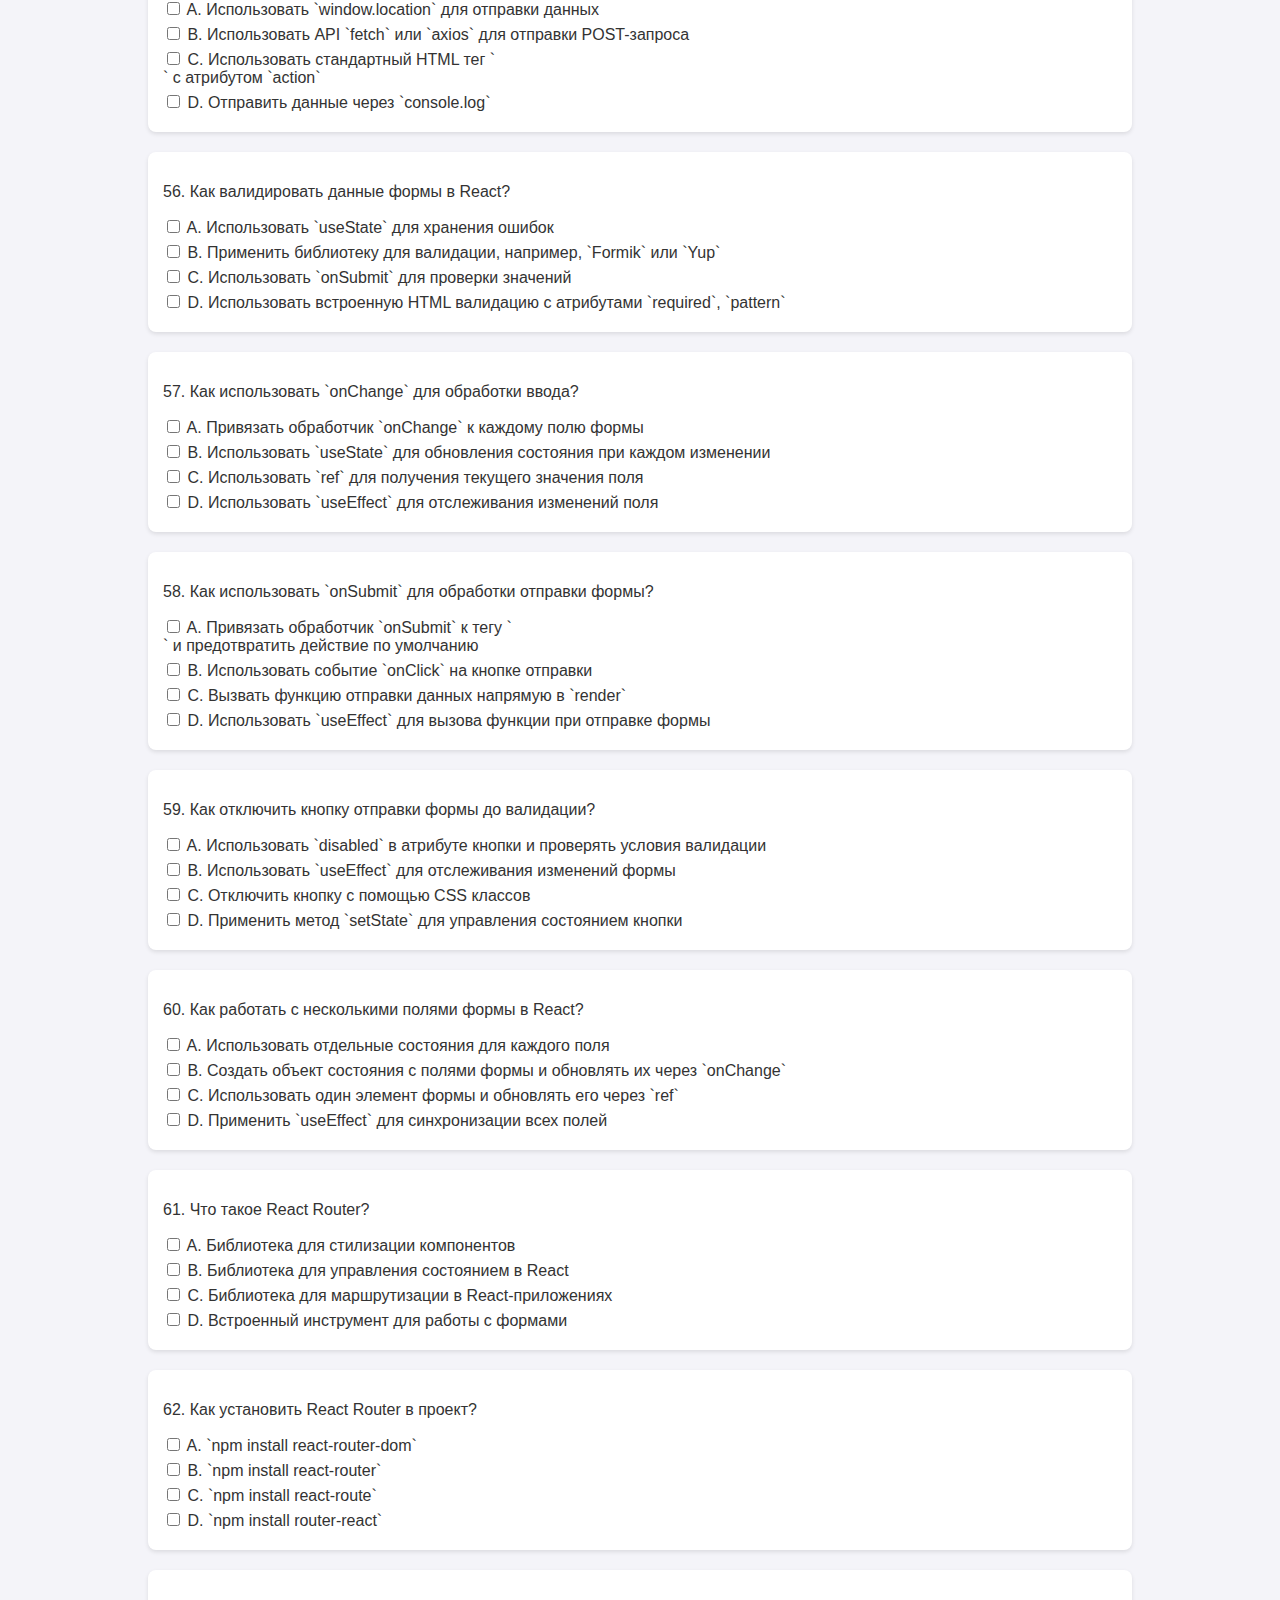
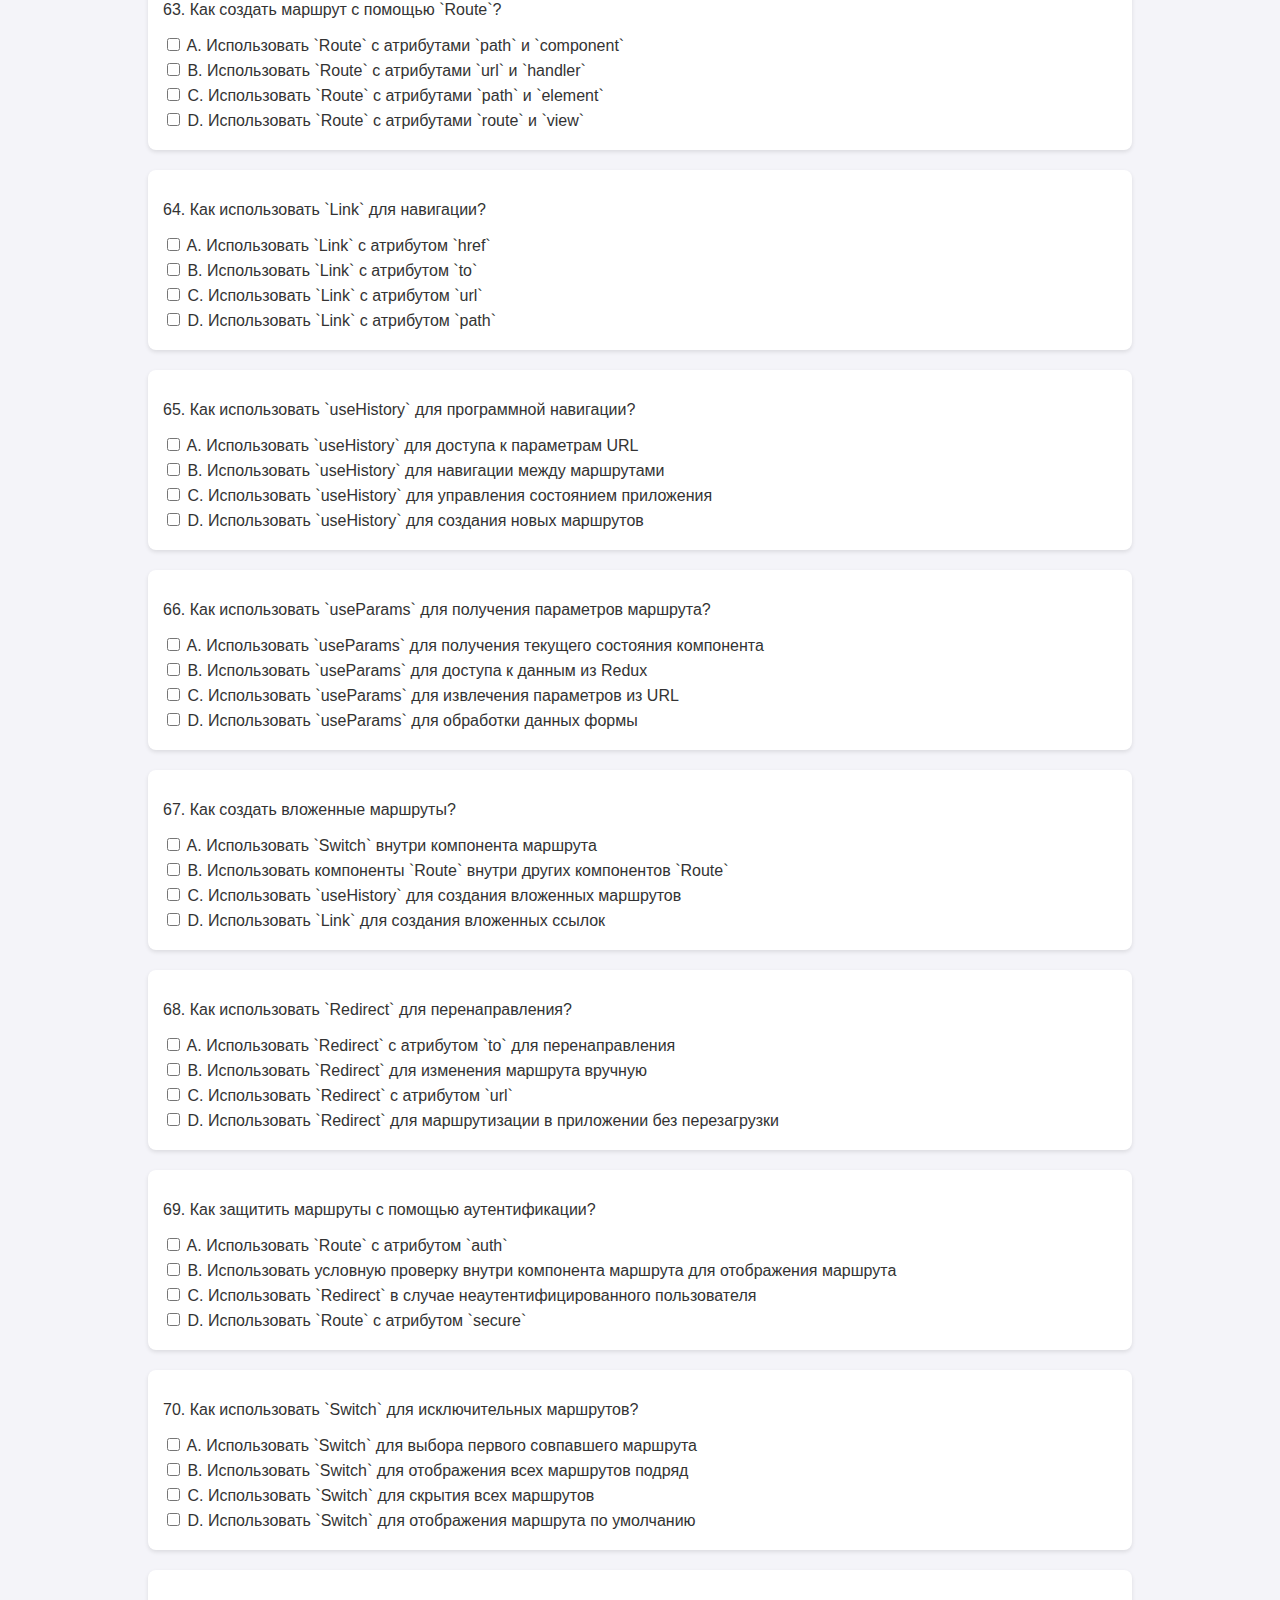
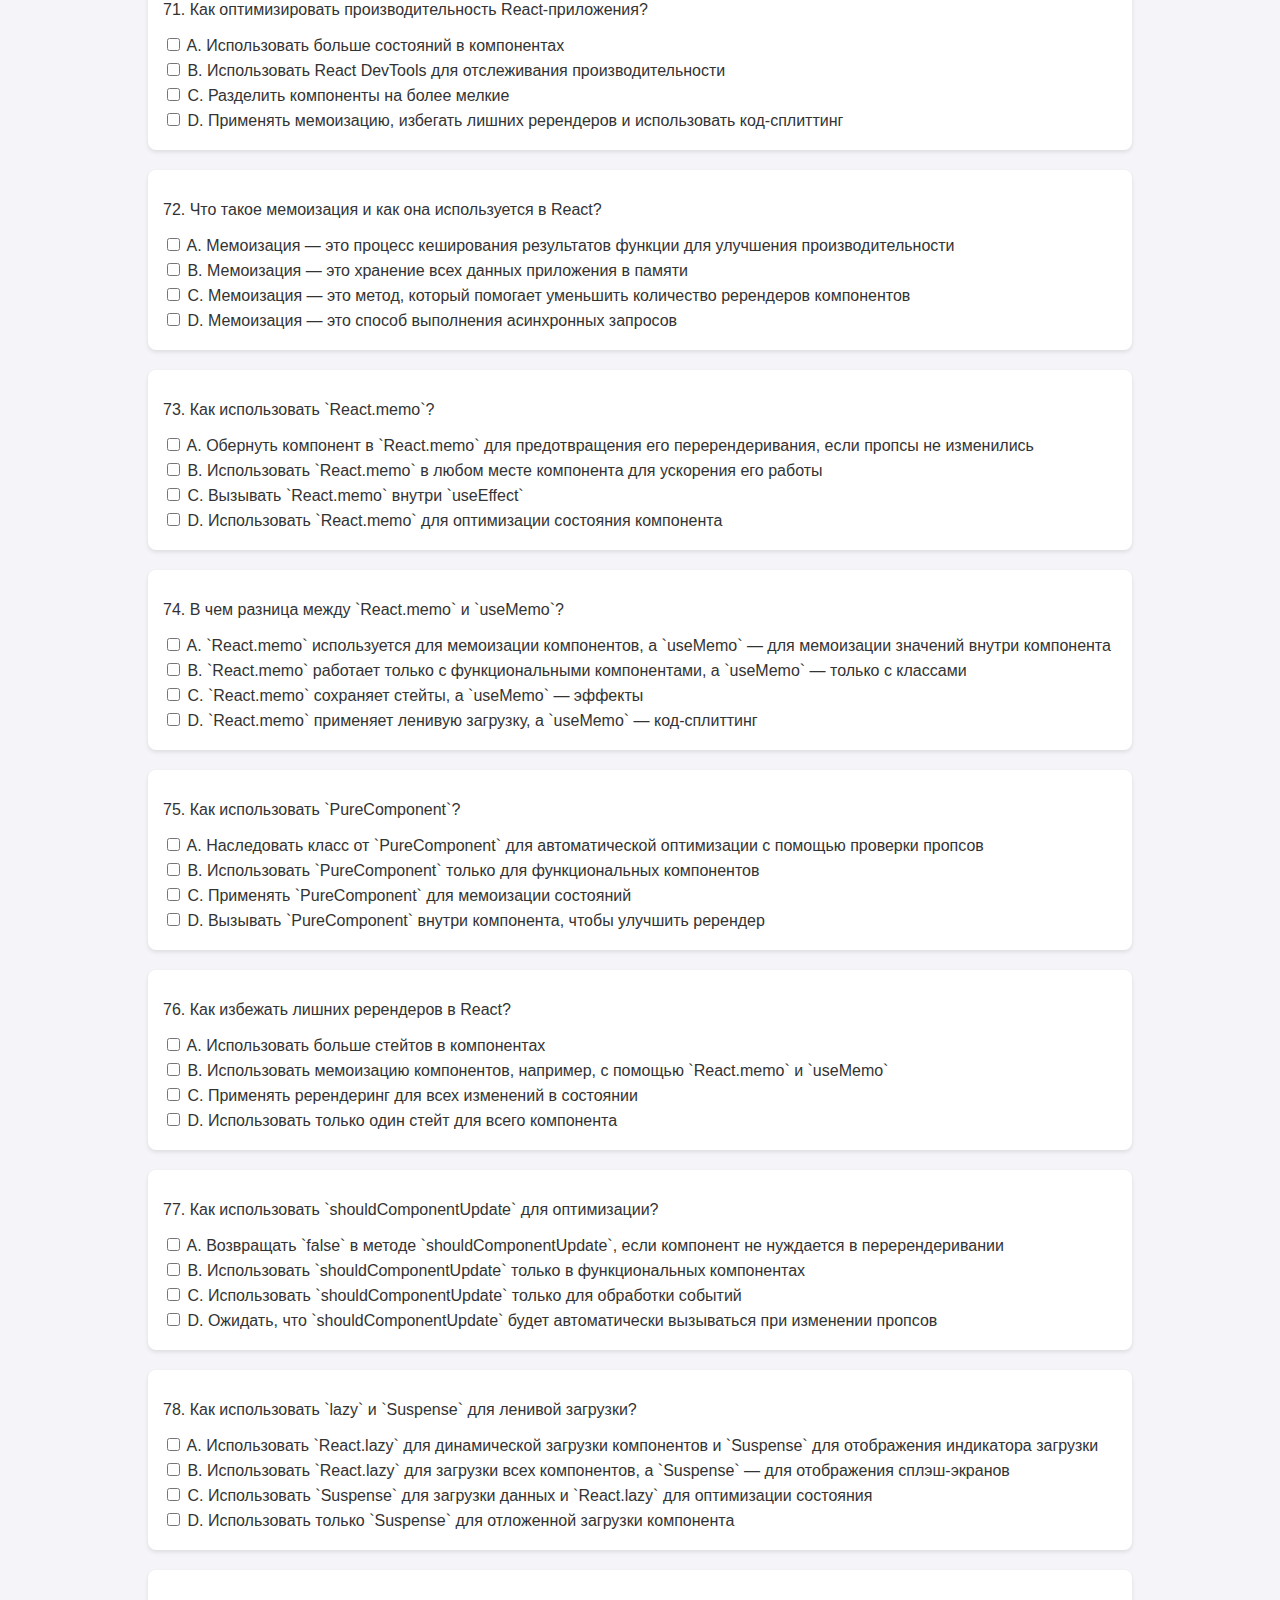
==== commit c7267597: "изменение стилей" ====
--- a/react_test.html
+++ b/react_test.html
@@ -5,61 +5,6 @@
     <meta name="viewport" content="width=device-width, initial-scale=1.0" />
     <title>Тест по React</title>
     <link rel="stylesheet" href="style.css" />
-    <style>
-      h1 {
-        text-align: center;
-        color: #444;
-      }
-      .question {
-        margin-bottom: 20px;
-        padding: 15px;
-        background-color: #fff;
-        border-radius: 8px;
-        box-shadow: 0 2px 4px rgba(0, 0, 0, 0.1);
-      }
-      .question.correct {
-        border-left: 5px solid #4caf50;
-      }
-      .question.incorrect {
-        border-left: 5px solid #f44336;
-      }
-      .options {
-        margin-top: 10px;
-      }
-      .options label {
-        display: block;
-        margin: 5px 0;
-      }
-      .results {
-        margin-top: 30px;
-        padding: 20px;
-        background-color: #fff;
-        border-radius: 8px;
-        box-shadow: 0 2px 4px rgba(0, 0, 0, 0.1);
-      }
-      .results h2 {
-        margin-top: 0;
-      }
-      .results p {
-        font-size: 1.1em;
-      }
-      .incorrect-answers {
-        margin-top: 20px;
-      }
-      .incorrect-answers ul {
-        list-style-type: none;
-        padding: 0;
-      }
-      .incorrect-answers li {
-        margin: 5px 0;
-        color: #f44336;
-      }
-      nav {
-        display: flex;
-        justify-content: center;
-        gap: 40px;
-      }
-    </style>
   </head>
   <header>
     <nav>
@@ -70,7 +15,7 @@
   <body>
     <h1>Тест по React</h1>
     <div class="btn">
-      <button onclick="checkAnswers()">Проверить ответы</button>
+      <button onclick="checkAnswers()">Проверить</button>
     </div>
     <form id="quiz"></form>
     <div class="results" id="results" style="display: none">
--- a/style.css
+++ b/style.css
@@ -31,3 +31,64 @@
   position: fixed;
   right: 40%;
 }
+
+h1 {
+  text-align: center;
+  color: #444;
+}
+.question {
+  margin-bottom: 20px;
+  padding: 15px;
+  background-color: #fff;
+  border-radius: 8px;
+  box-shadow: 0 2px 4px rgba(0, 0, 0, 0.1);
+}
+.question.correct {
+  border: 2px solid #4caf50;
+}
+.question.incorrect {
+  border: 2px solid #f44336;
+}
+.options {
+  margin-top: 10px;
+}
+.options label {
+  display: block;
+  margin: 5px 0;
+}
+.results {
+  margin-top: 30px;
+  padding: 20px;
+  background-color: #fff;
+  border-radius: 8px;
+  box-shadow: 0 2px 4px rgba(0, 0, 0, 0.1);
+}
+.results h2 {
+  margin-top: 0;
+}
+.results p {
+  font-size: 1.1em;
+}
+.incorrect-answers {
+  margin-top: 20px;
+}
+.incorrect-answers ul {
+  list-style-type: none;
+  padding: 0;
+}
+.incorrect-answers li {
+  margin: 5px 0;
+  color: #f44336;
+}
+nav {
+  display: flex;
+  justify-content: center;
+  gap: 40px;
+}
+
+@media (max-width: 768px) {
+  .btn {
+    position: fixed;
+    right: 0%;
+  }
+}
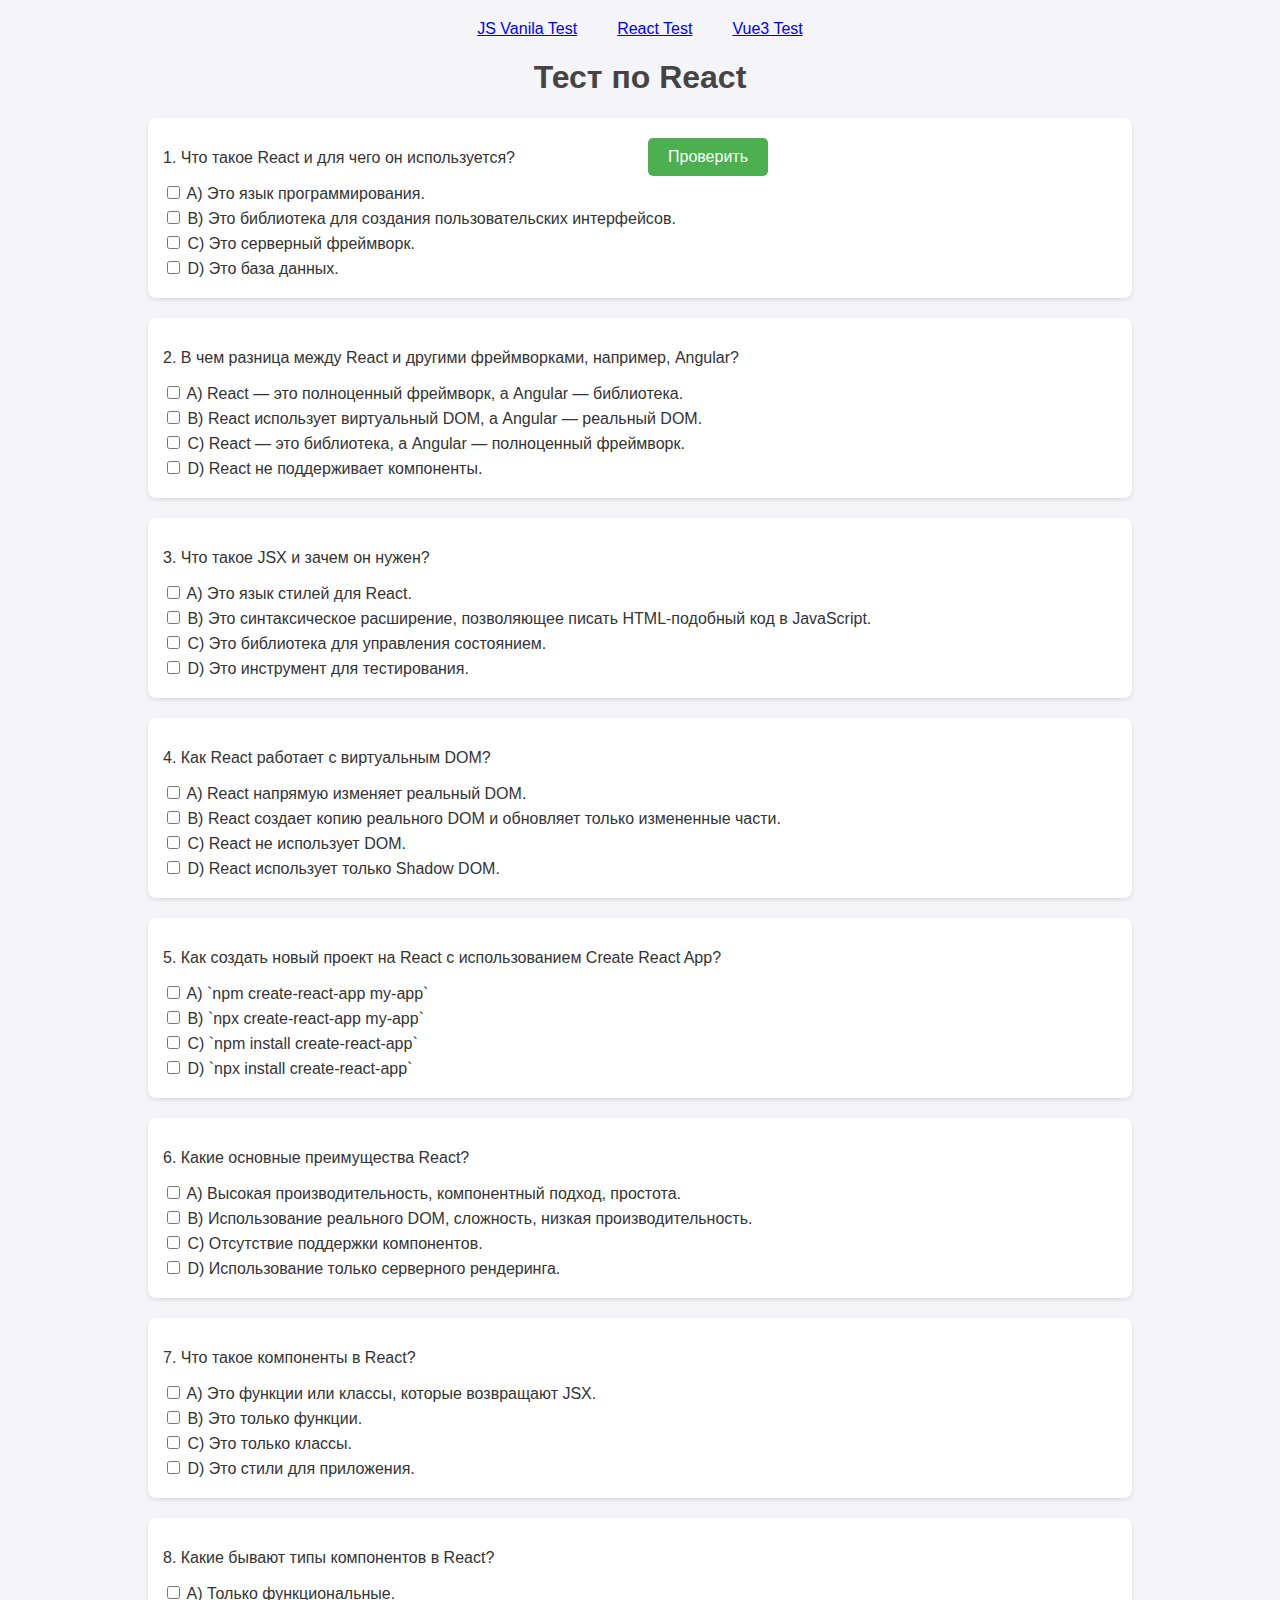
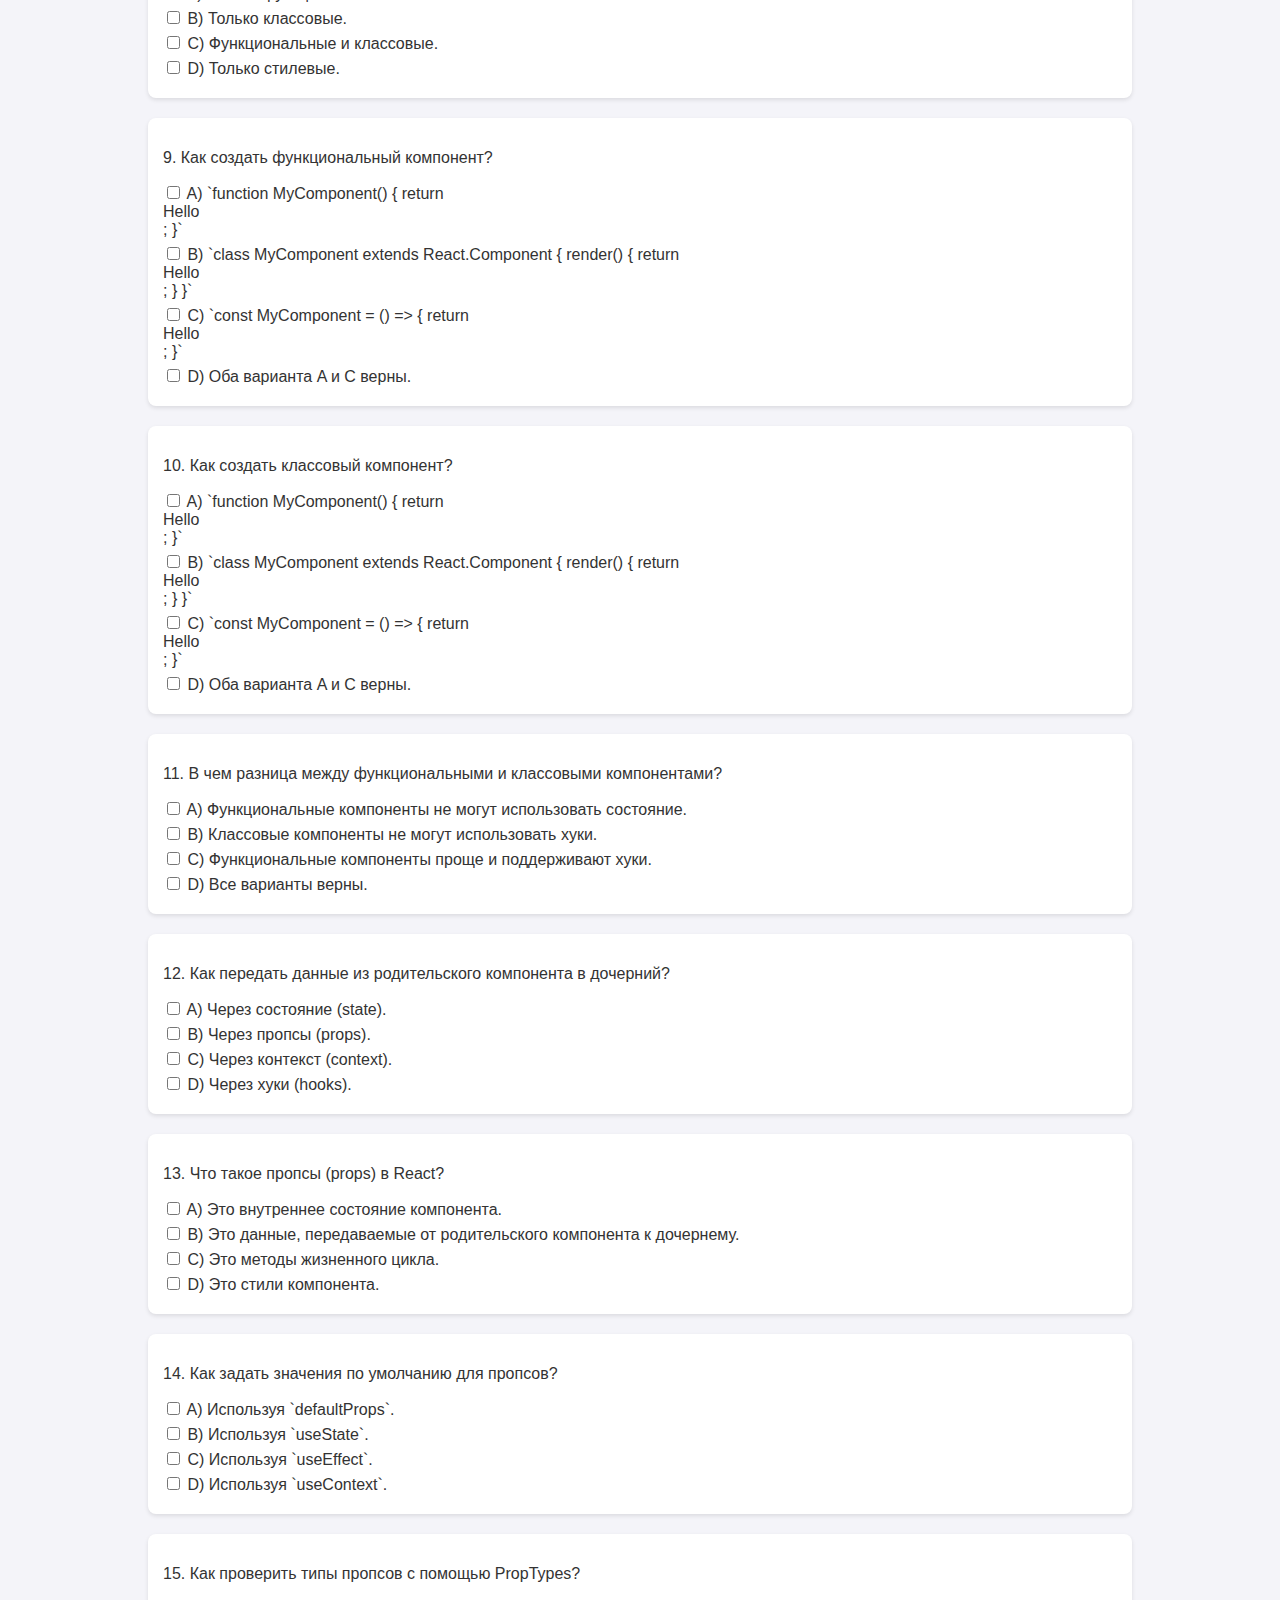
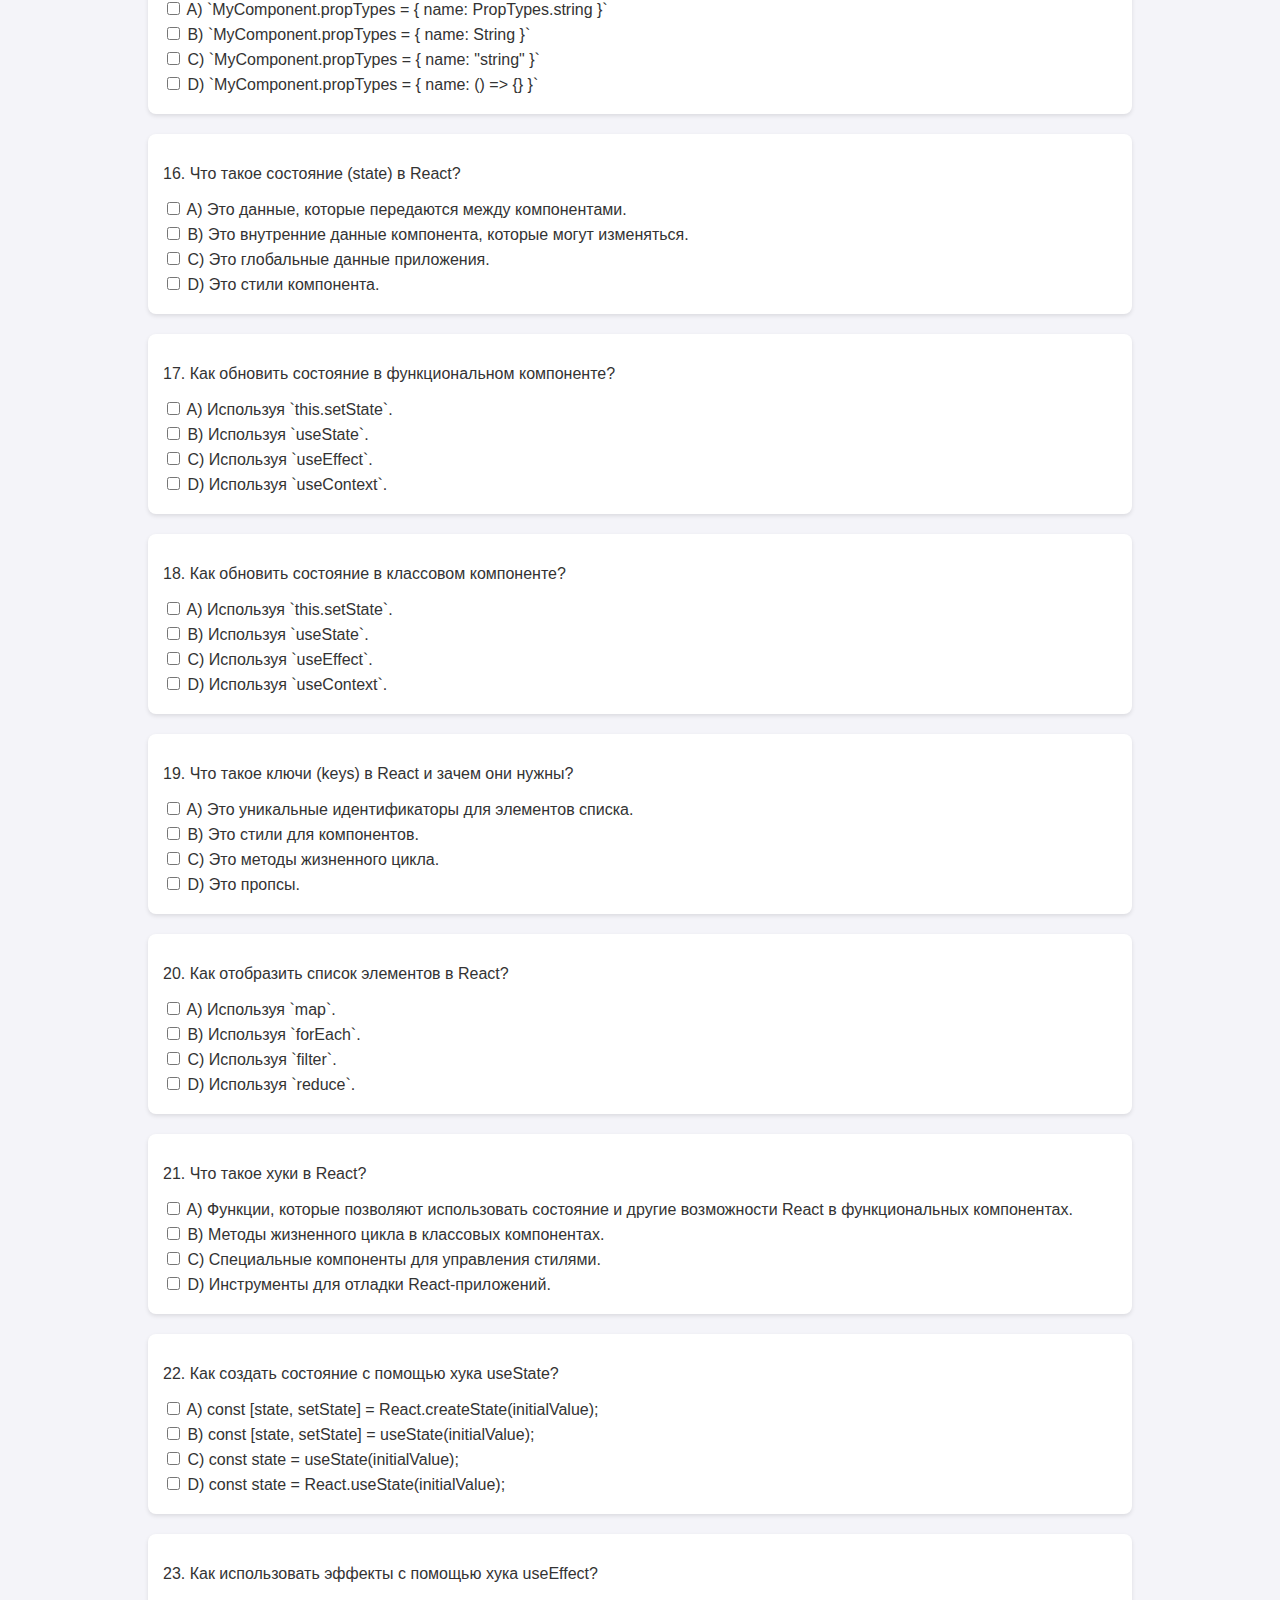
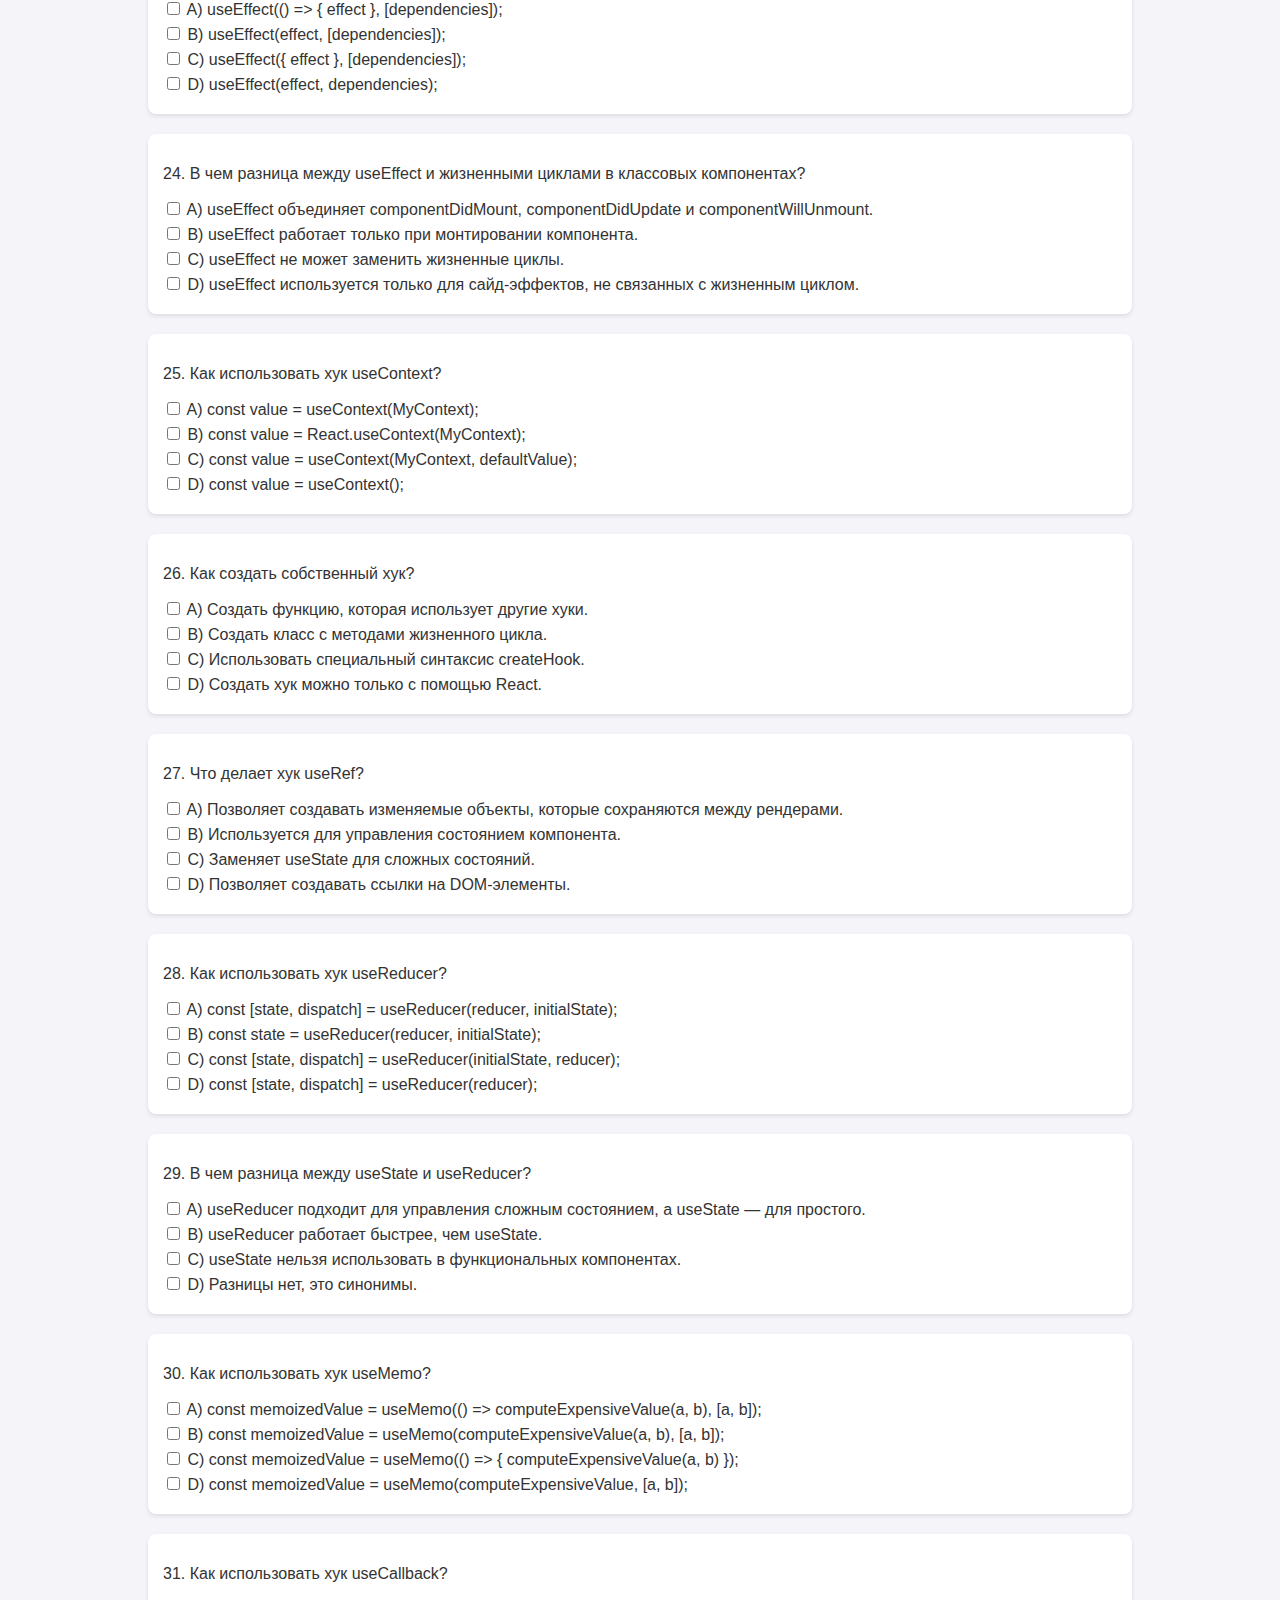
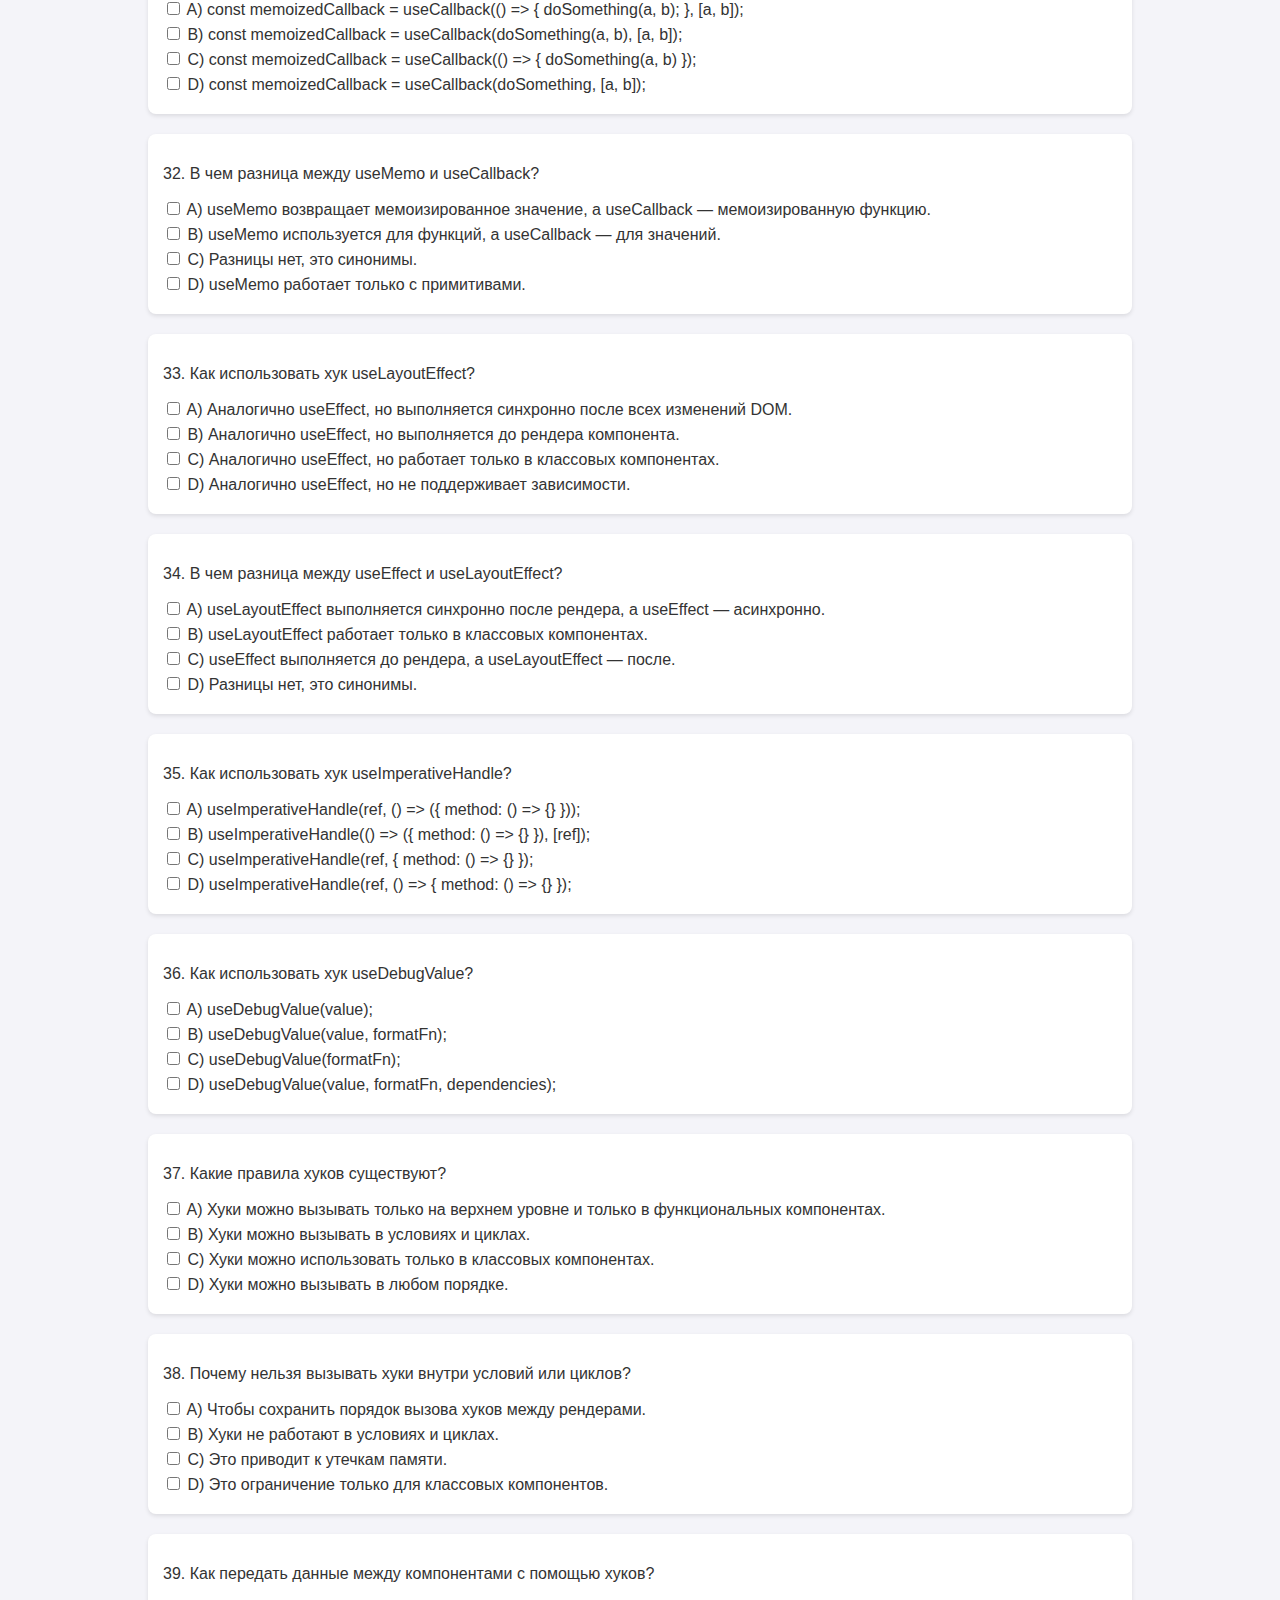
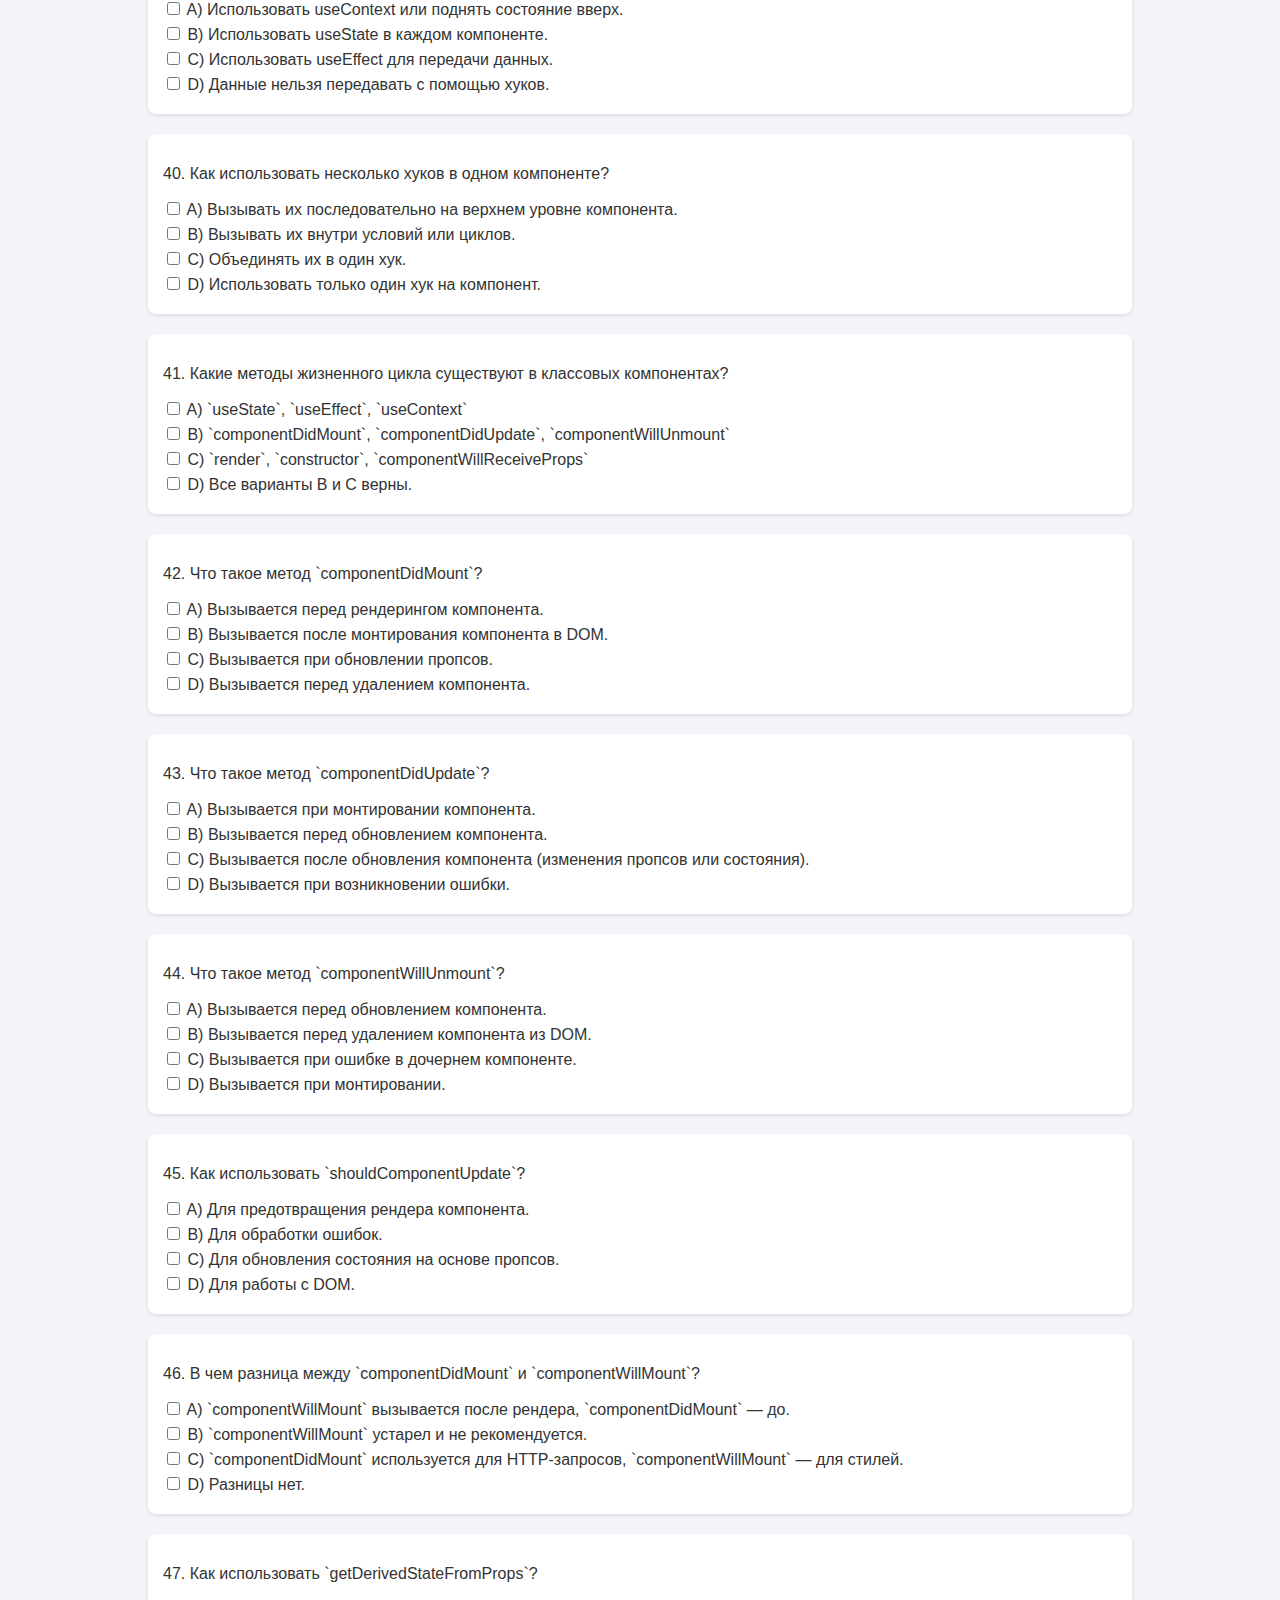
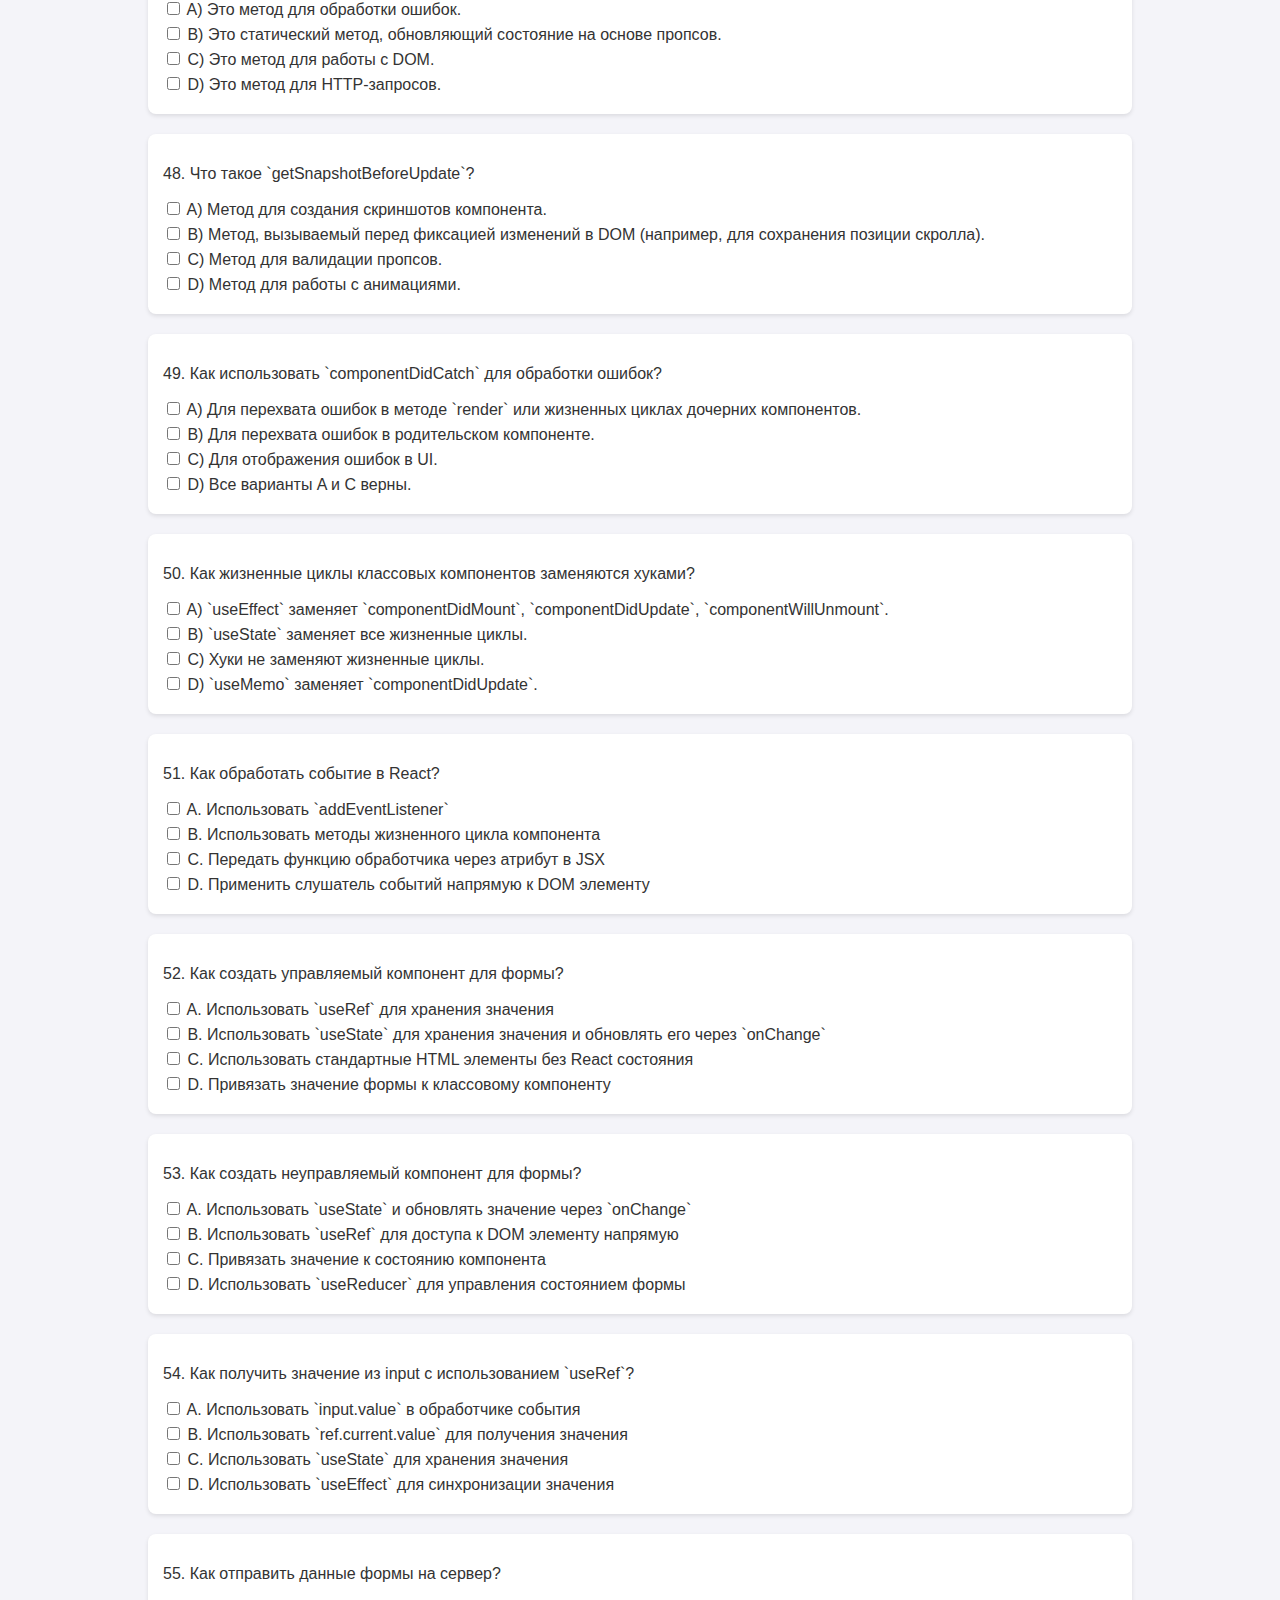
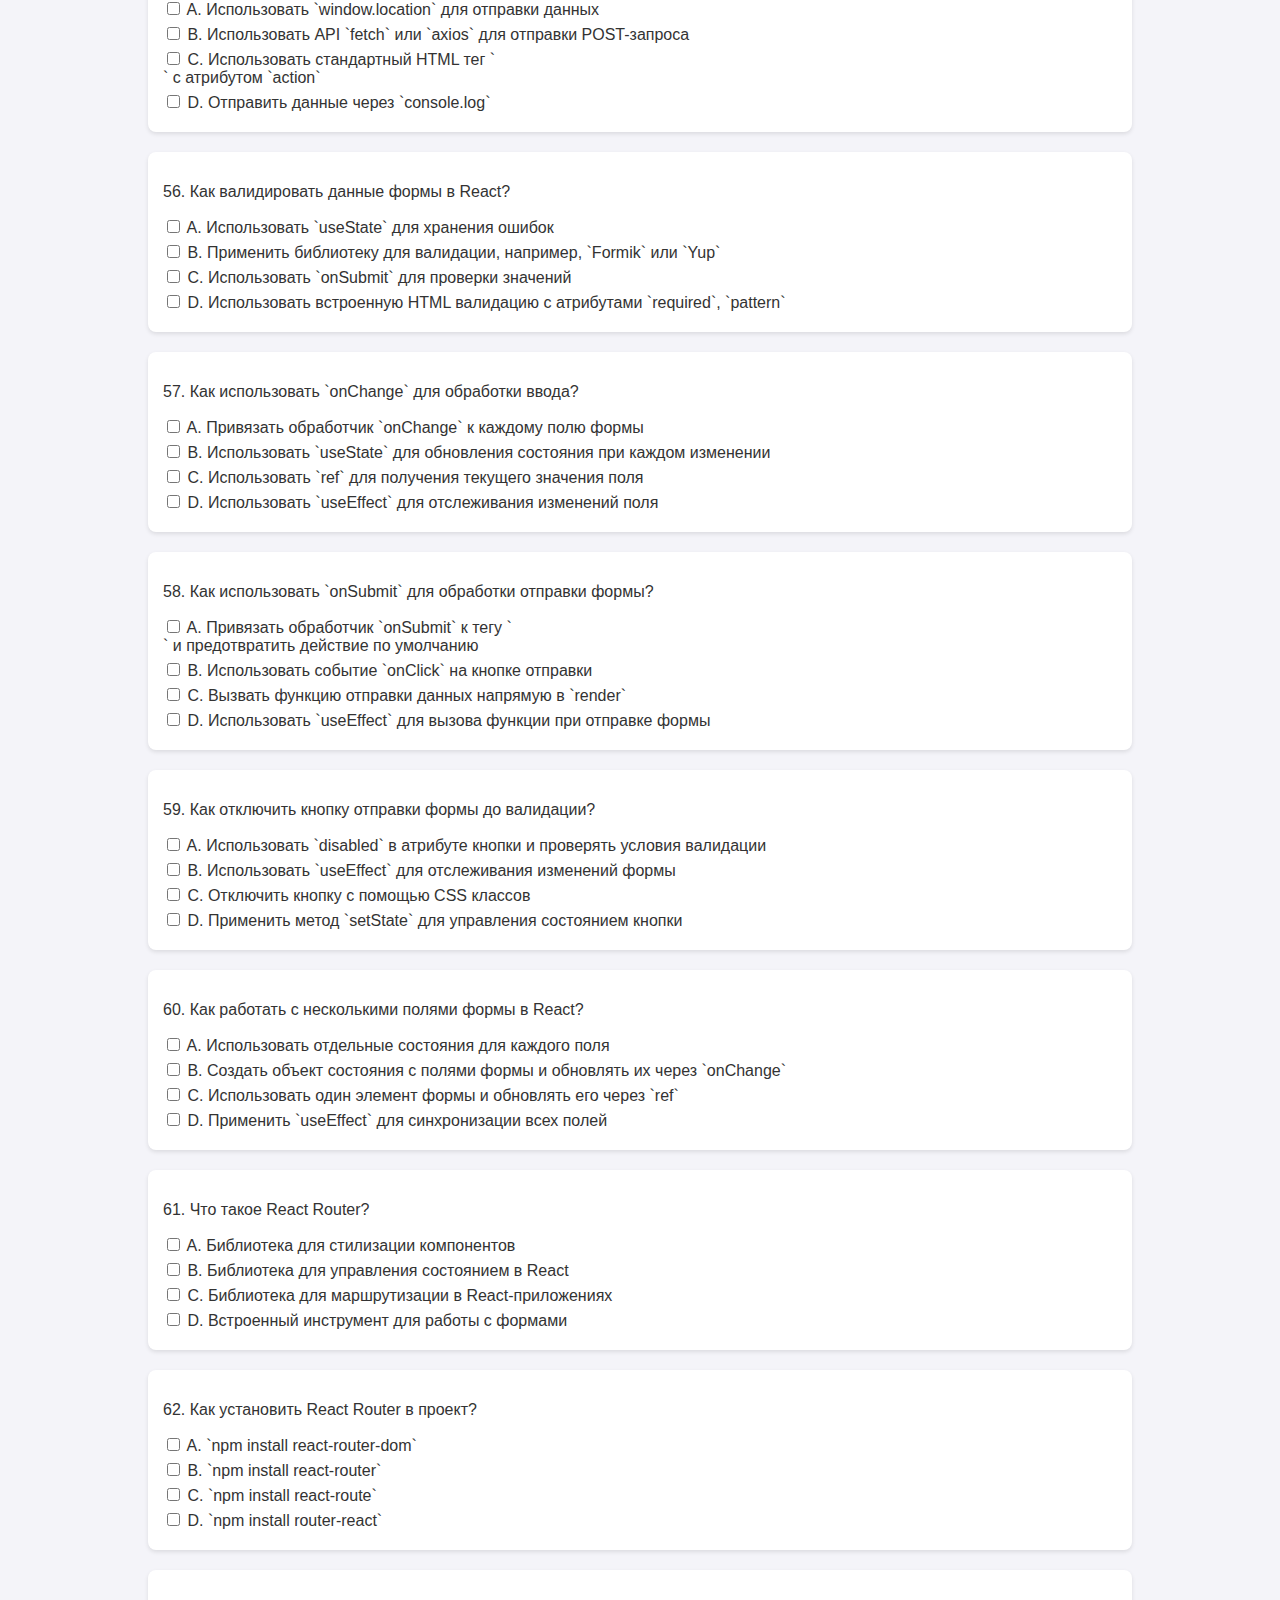
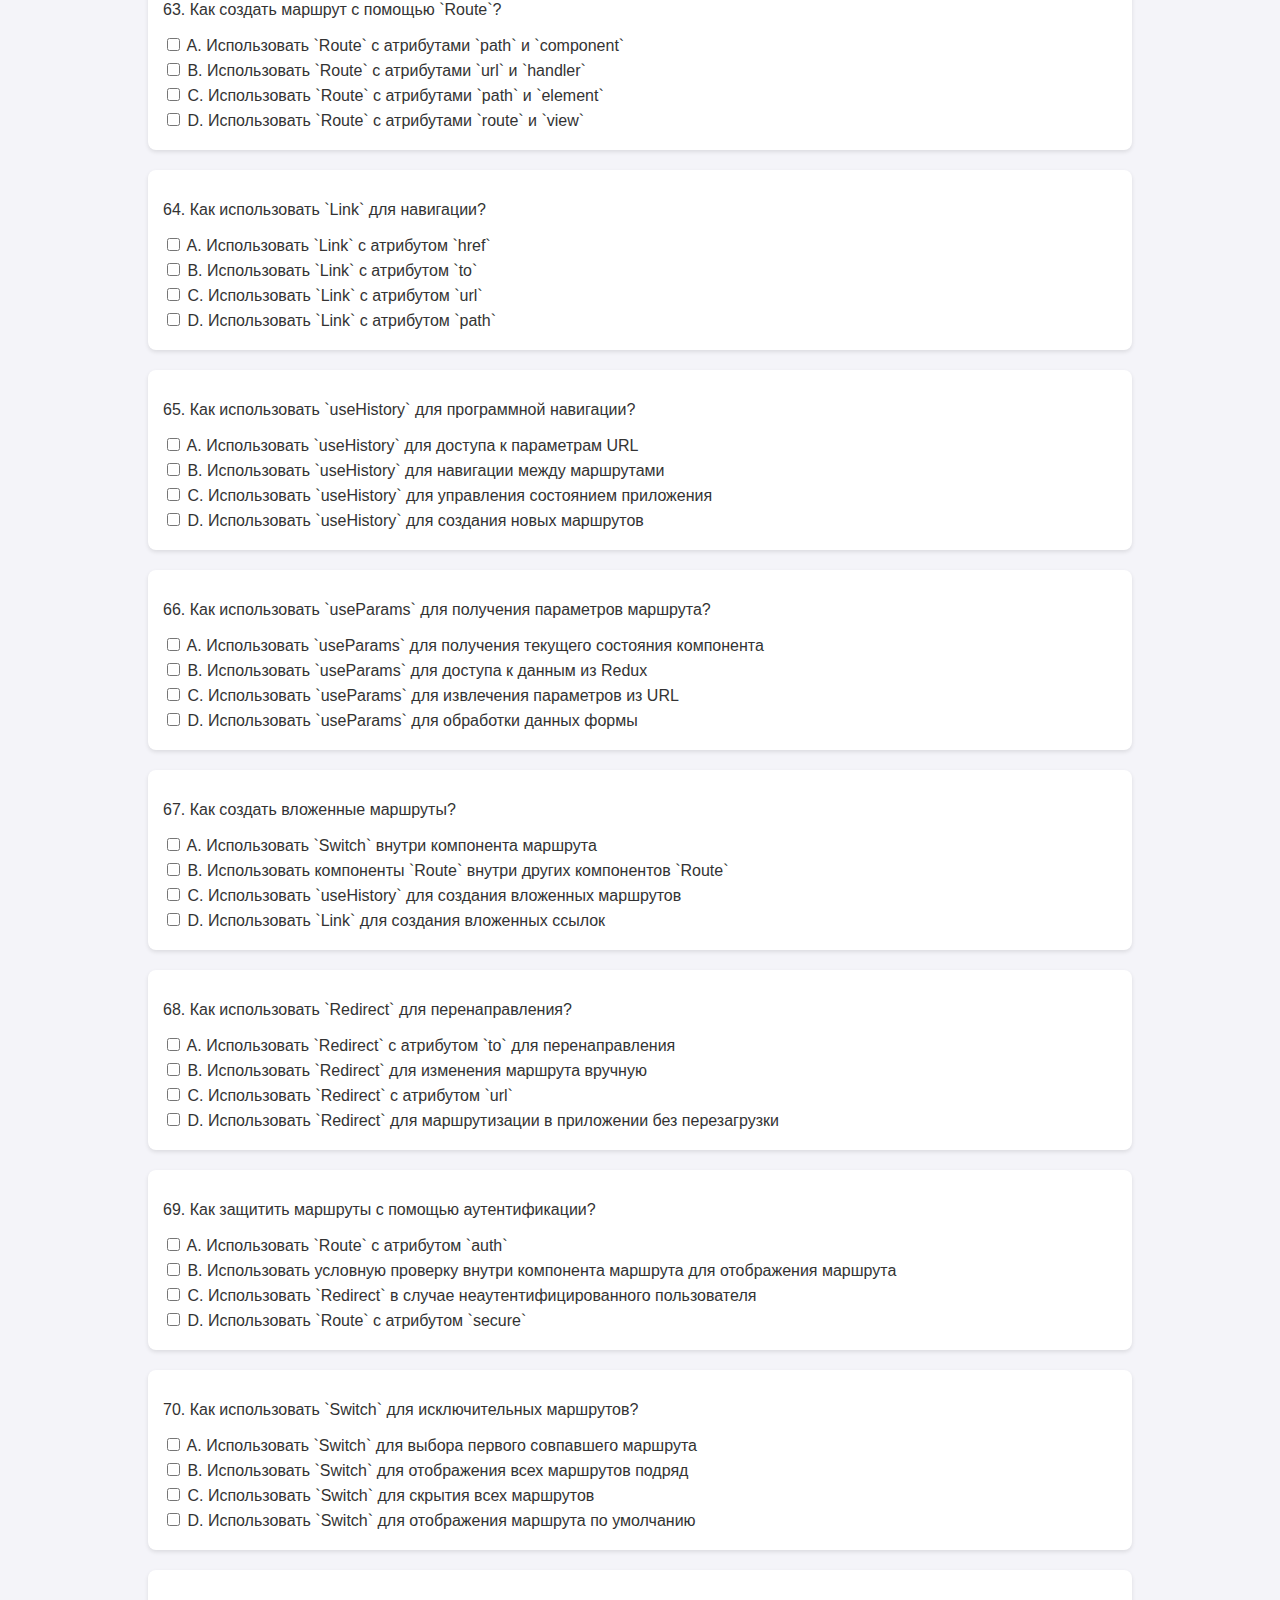
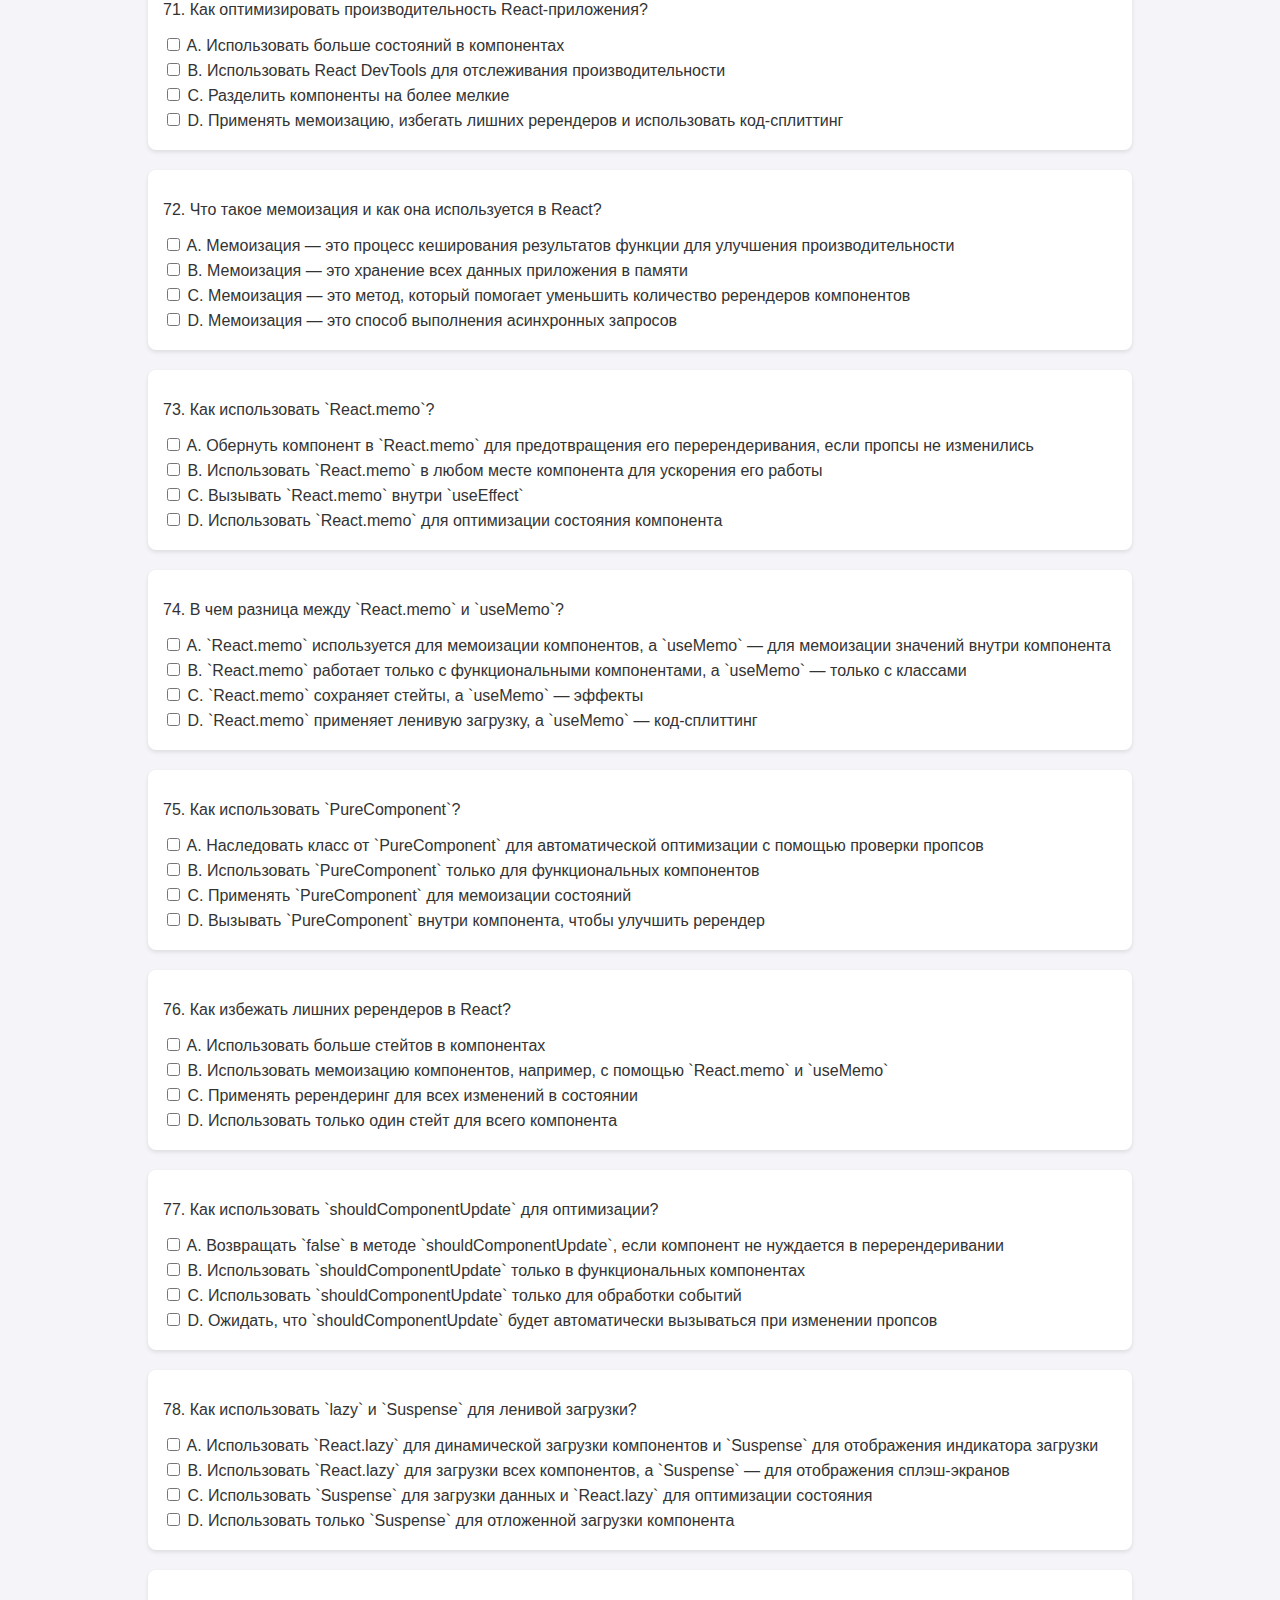
==== commit 77daa52a: "добавил страницу с вопросами для Vue3" ====
--- a/react_test.html
+++ b/react_test.html
@@ -9,7 +9,8 @@
   <header>
     <nav>
       <a href="index.html">JS Vanila Test</a
-      ><a href="react_test.html">React Test</a>
+      ><a href="react_test.html">React Test</a
+      ><a href="vue3_test.html">Vue3 Test</a>
     </nav>
   </header>
   <body>
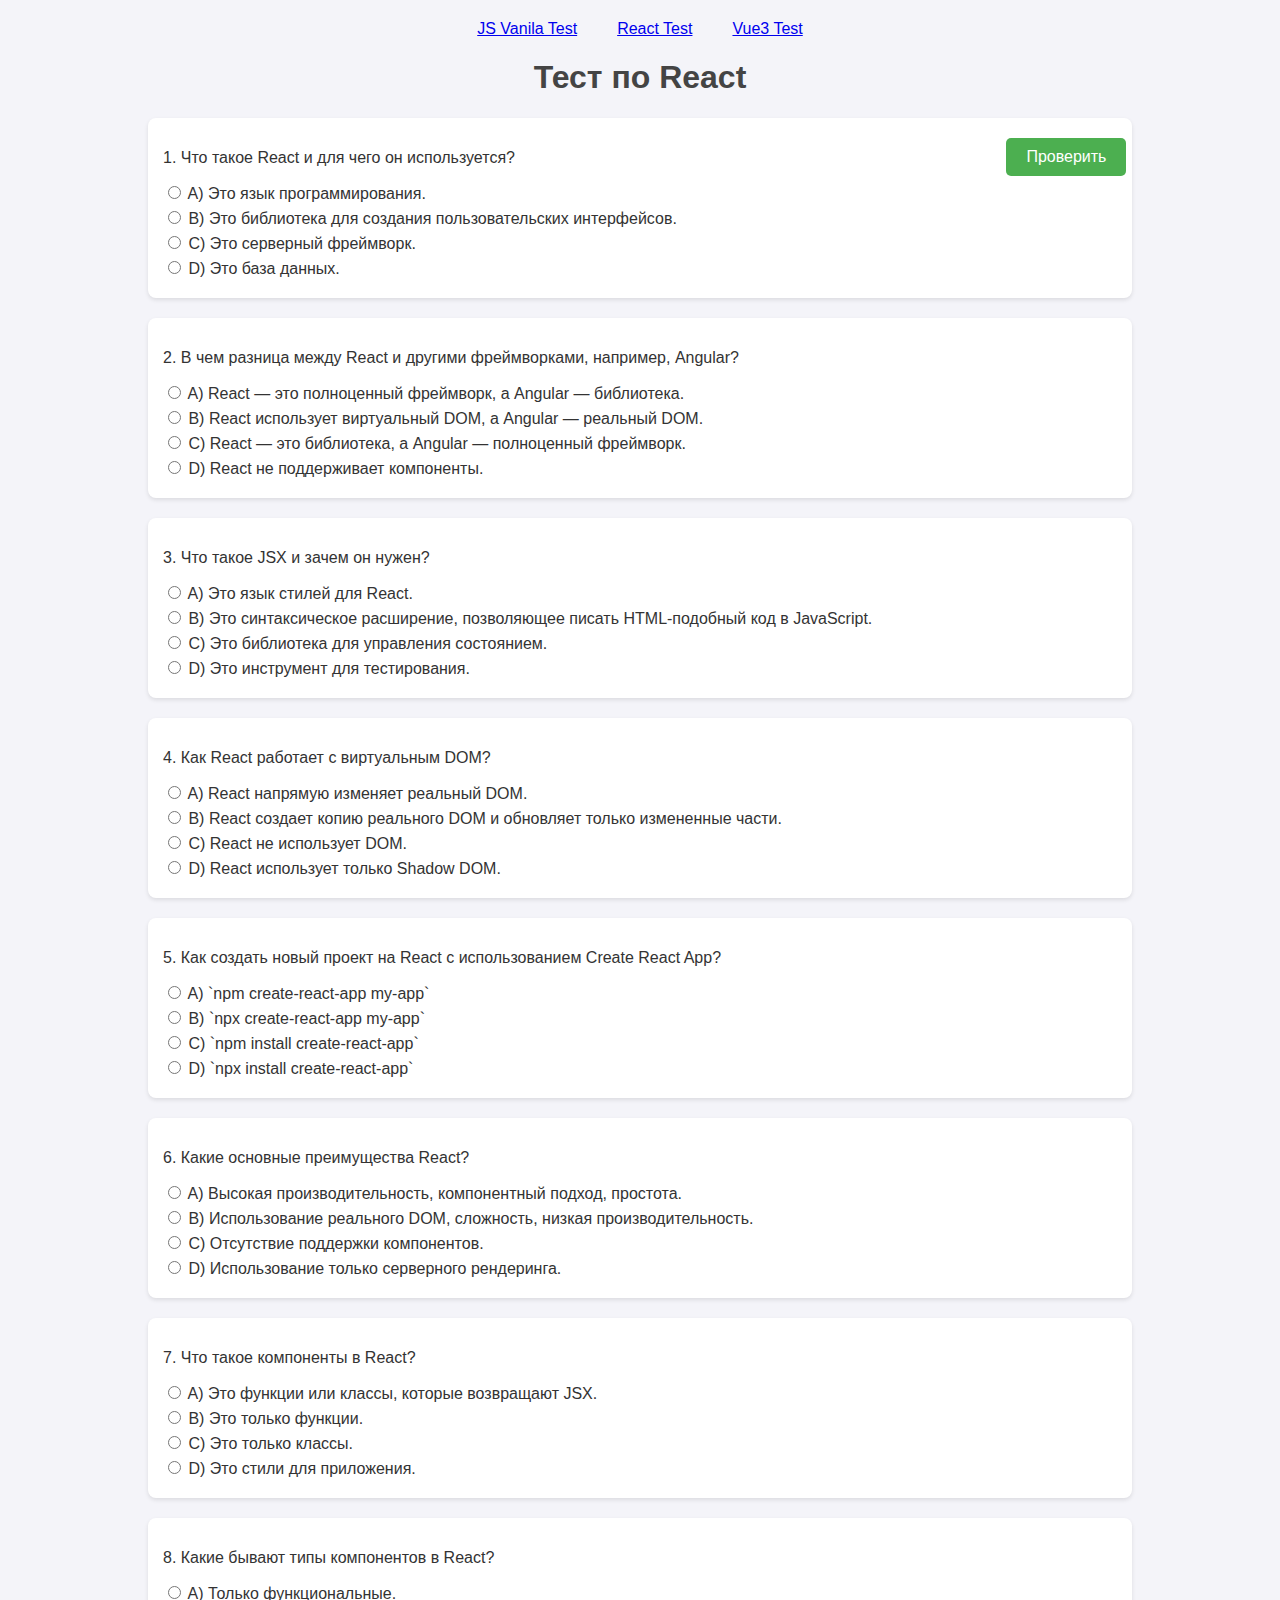
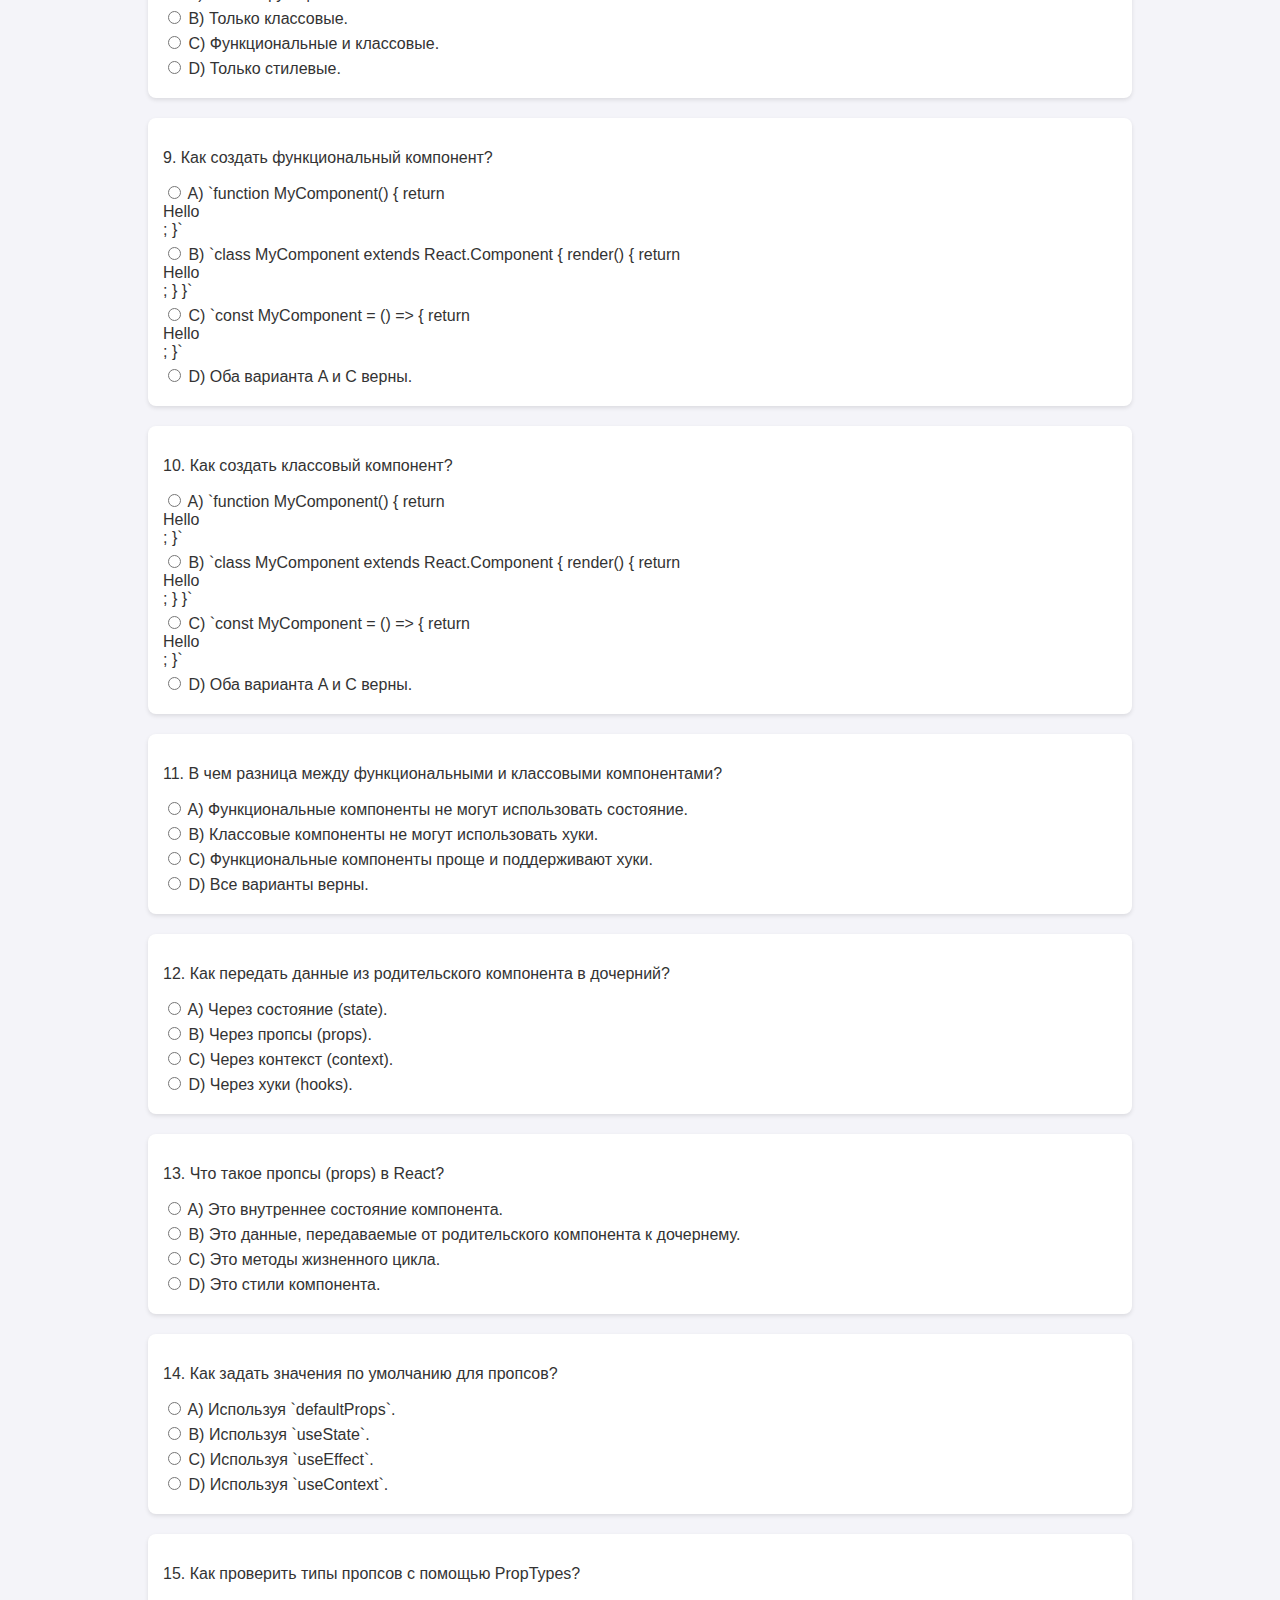
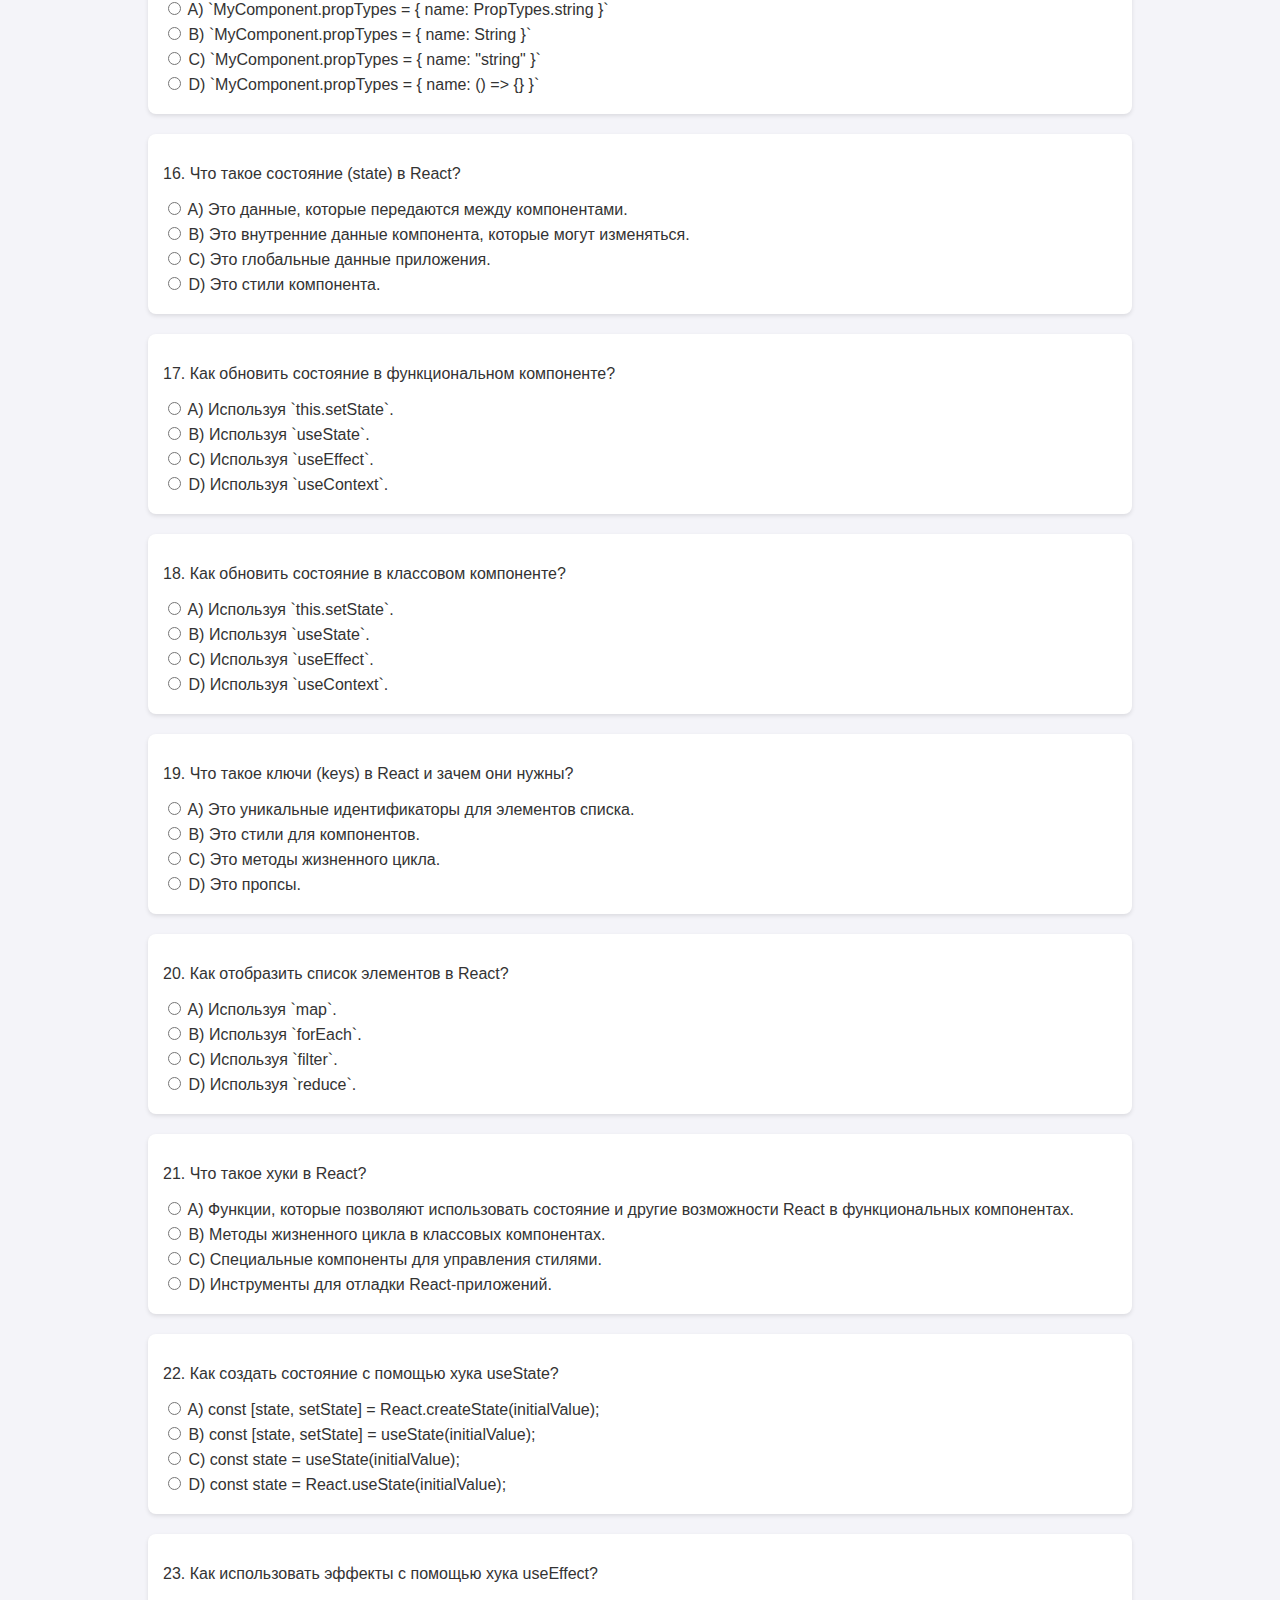
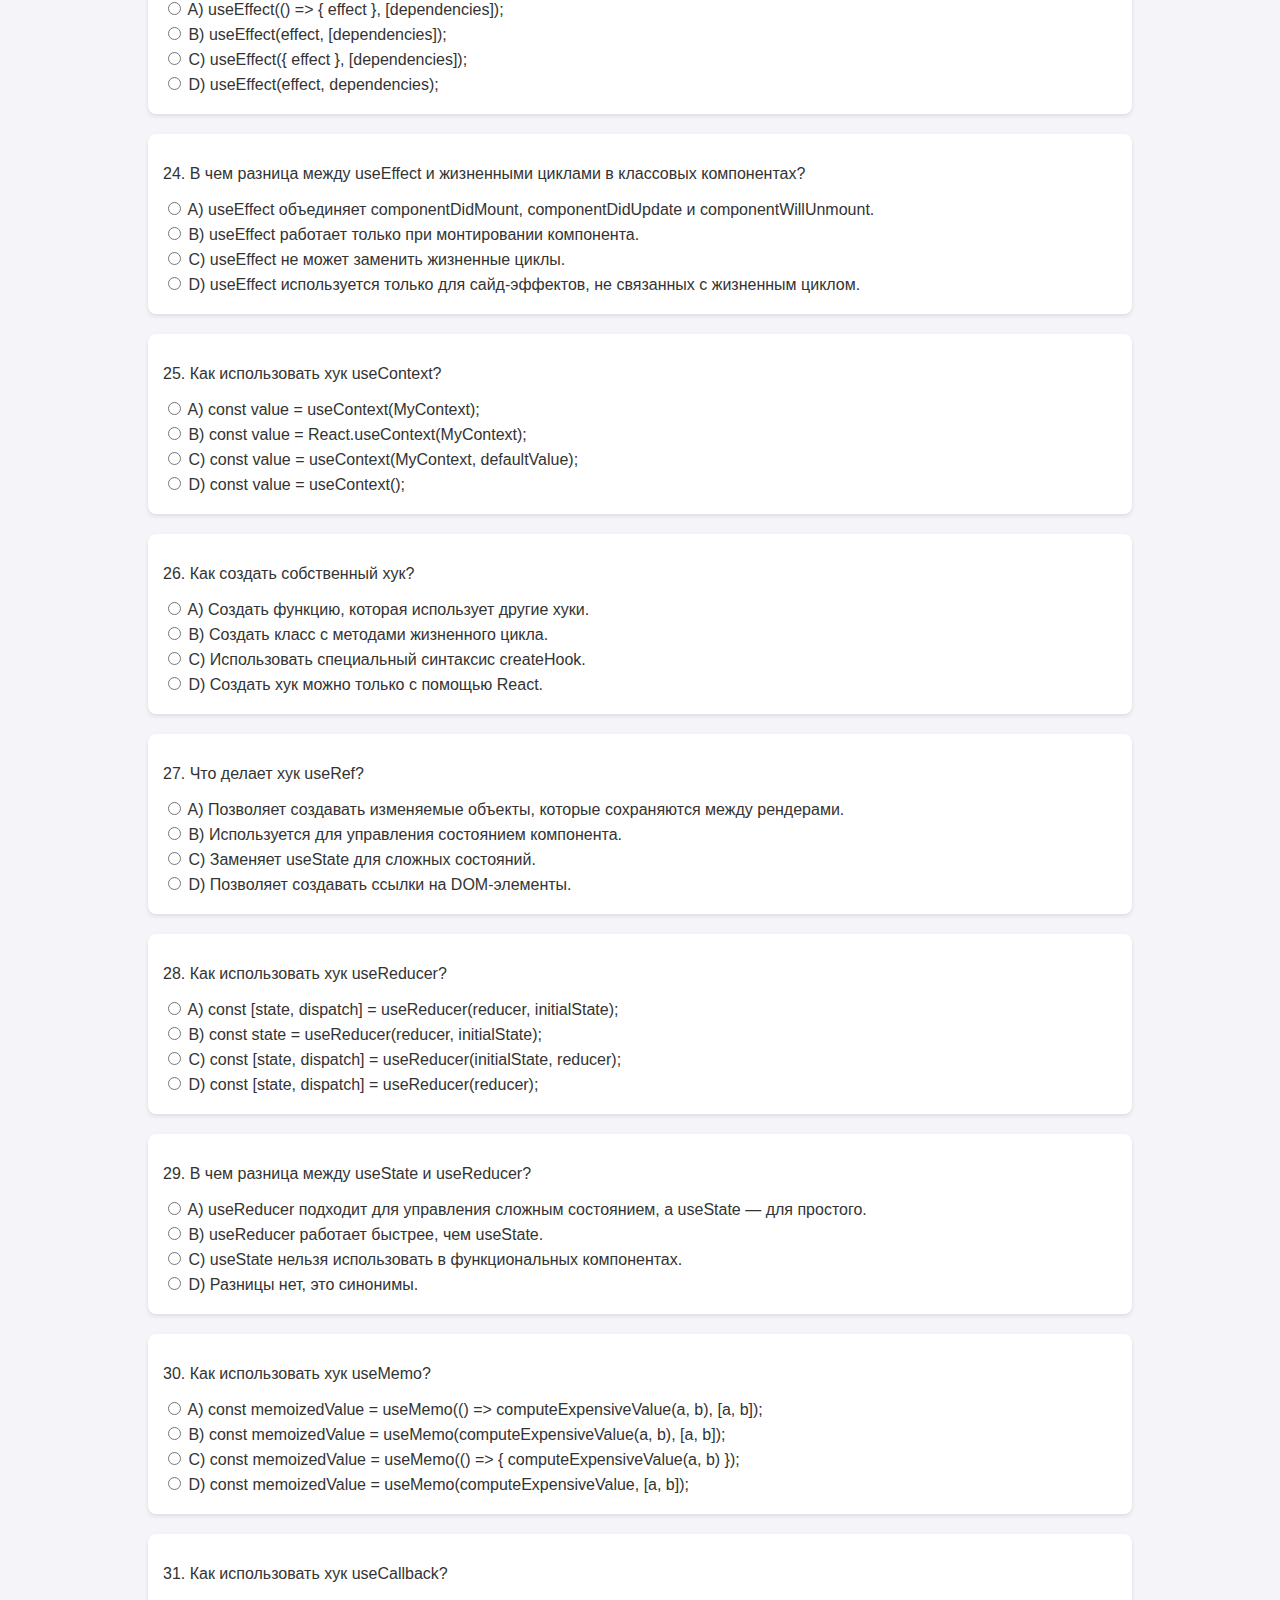
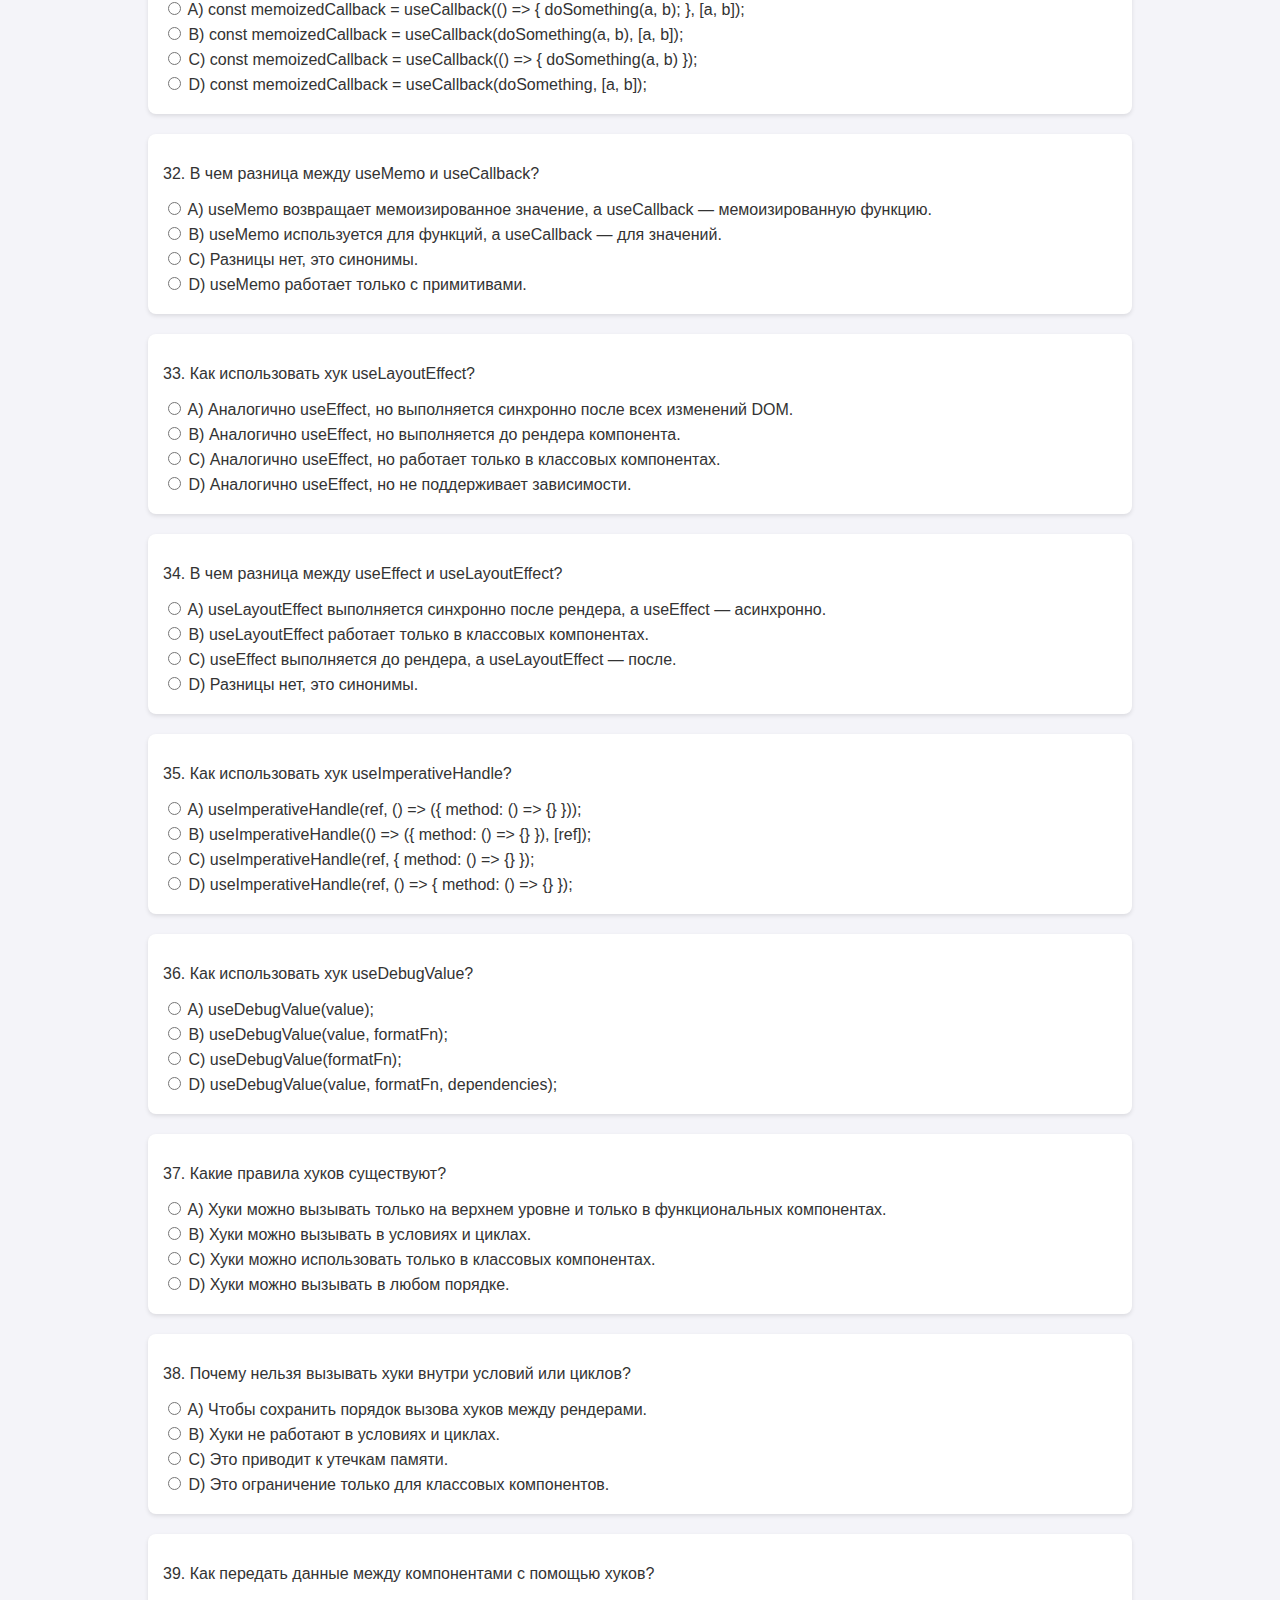
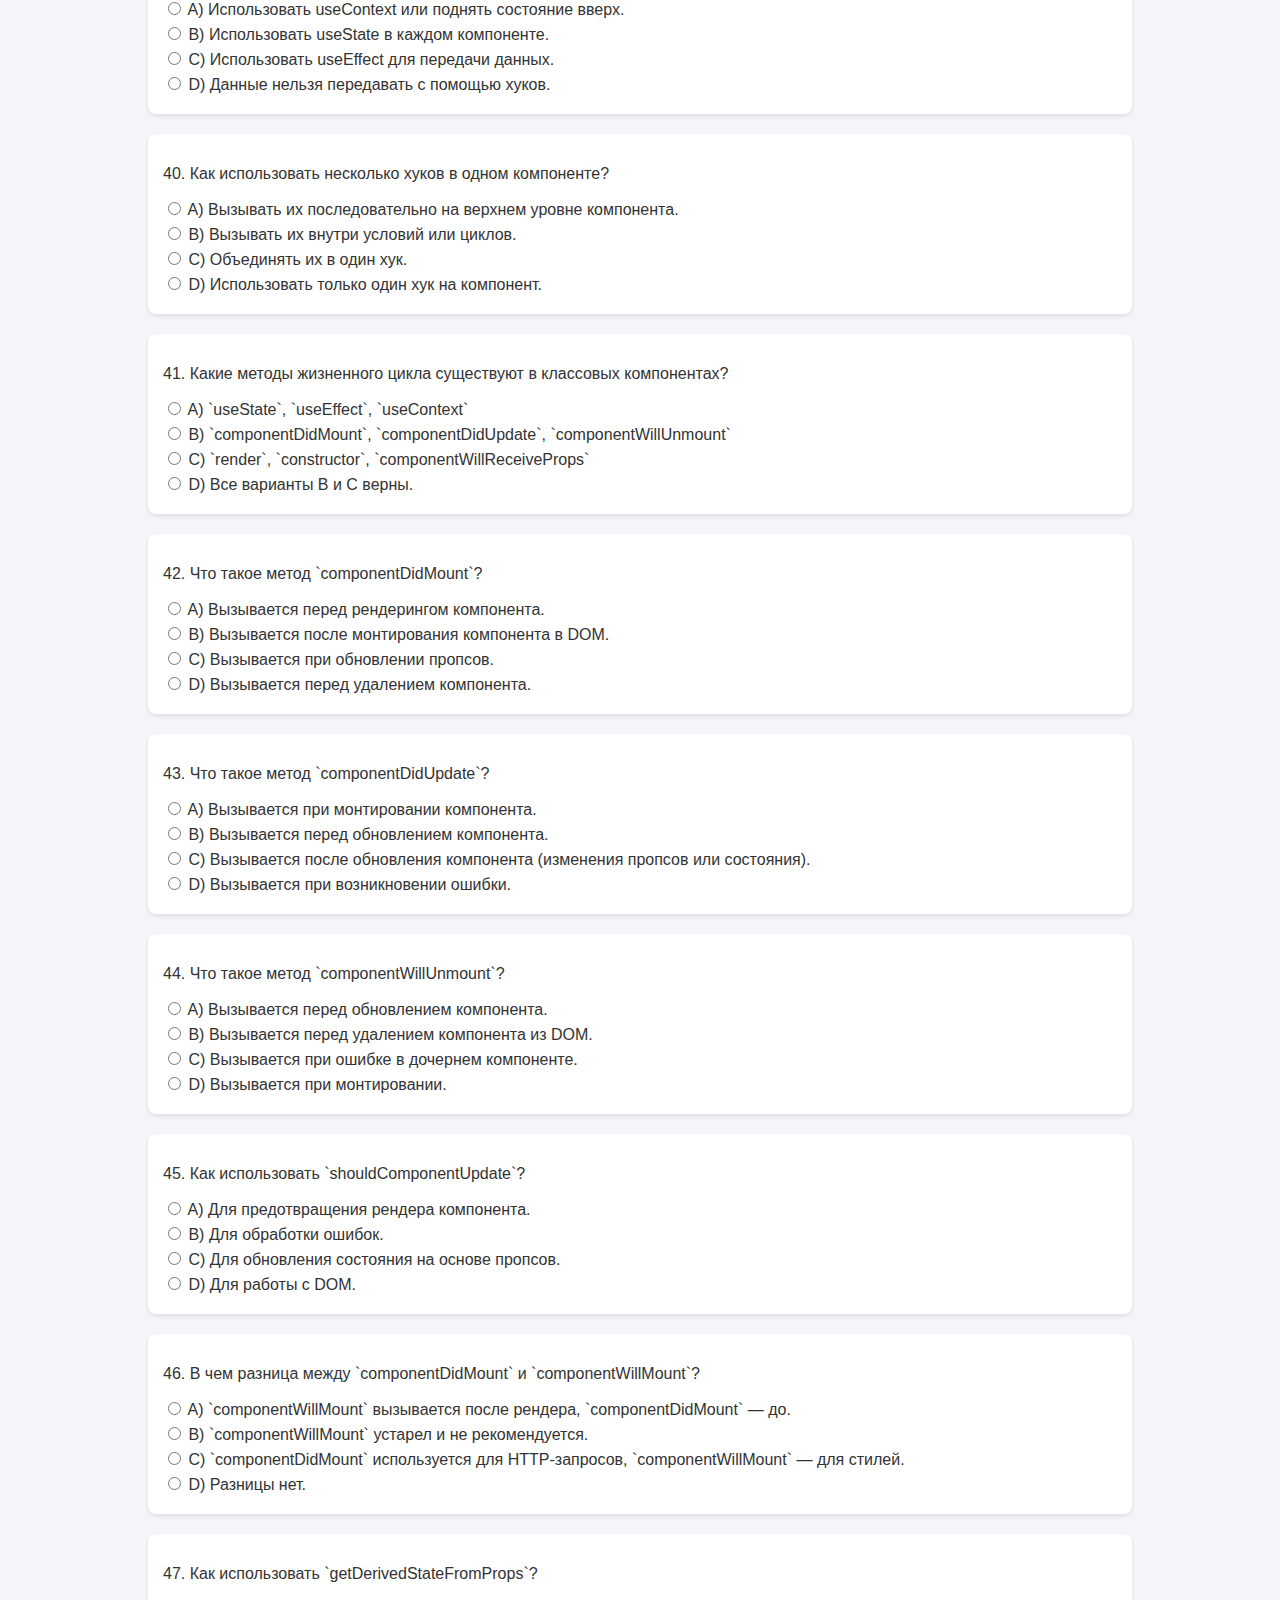
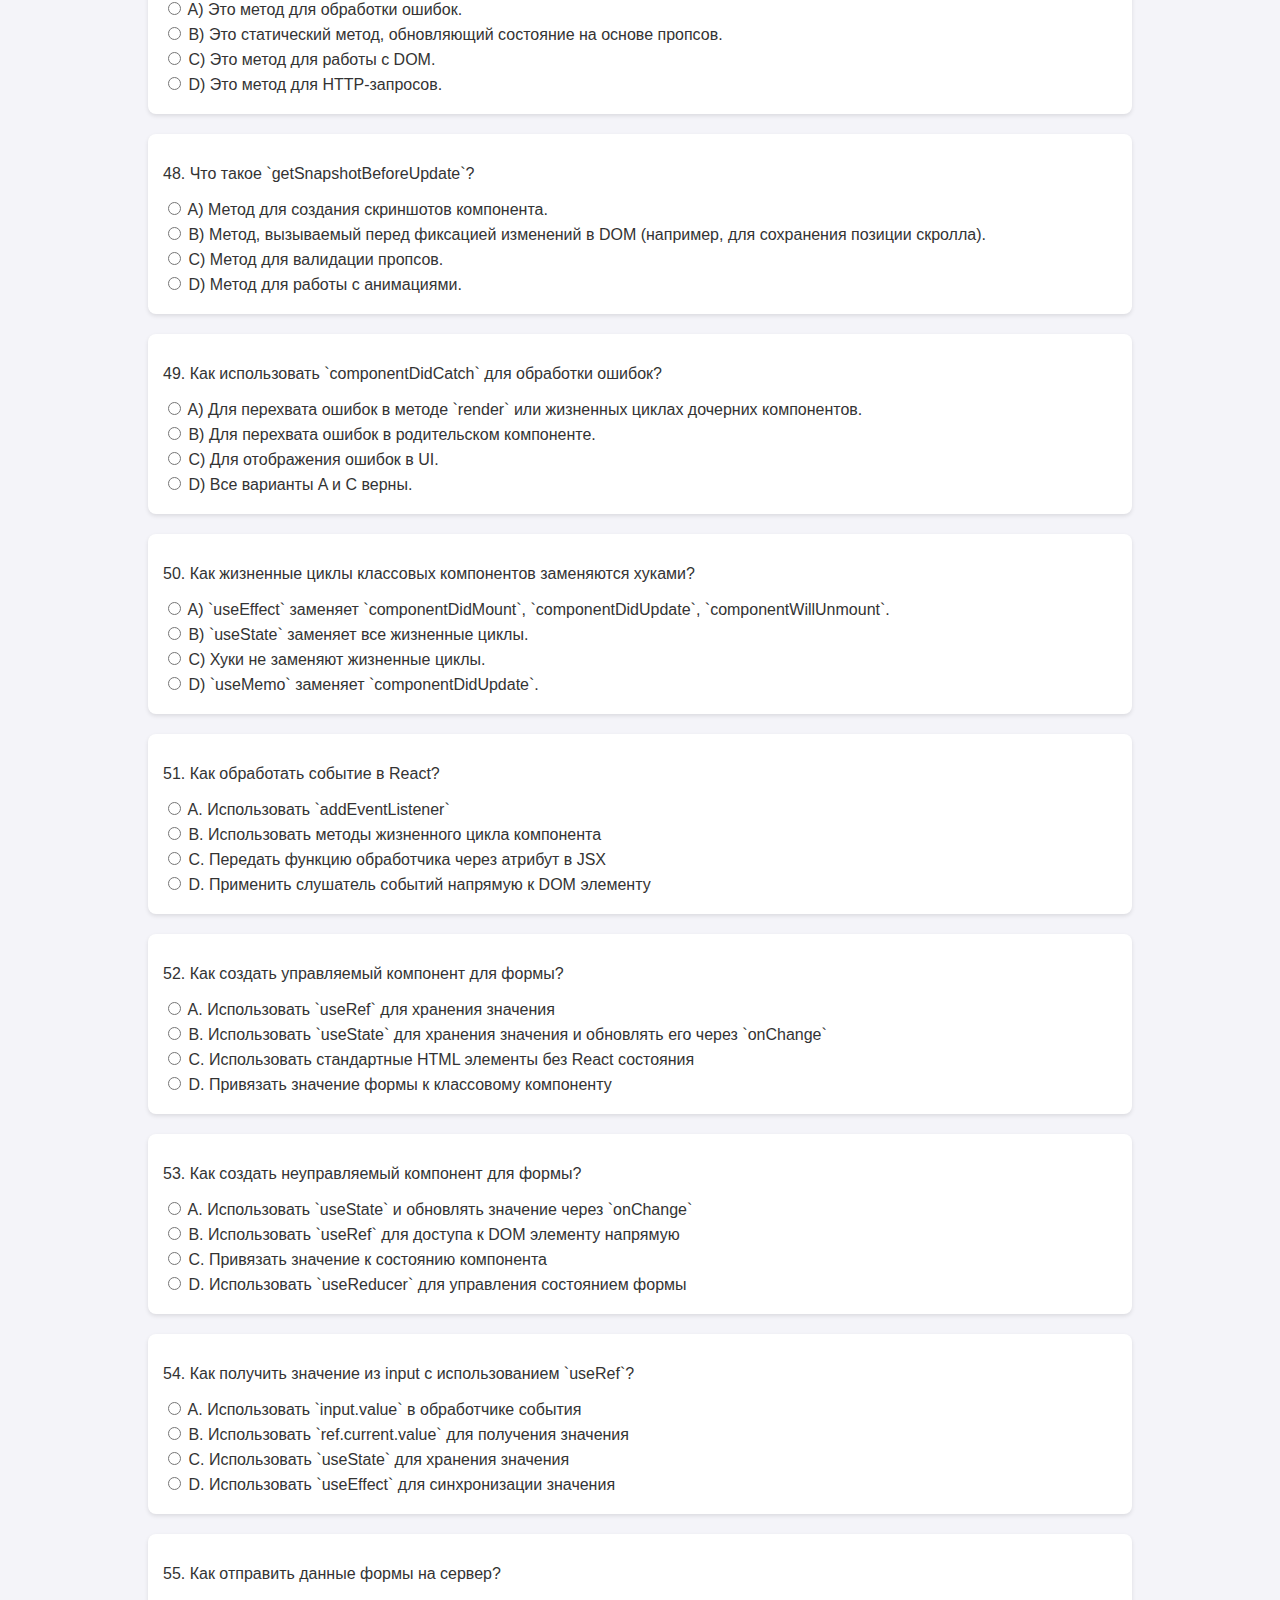
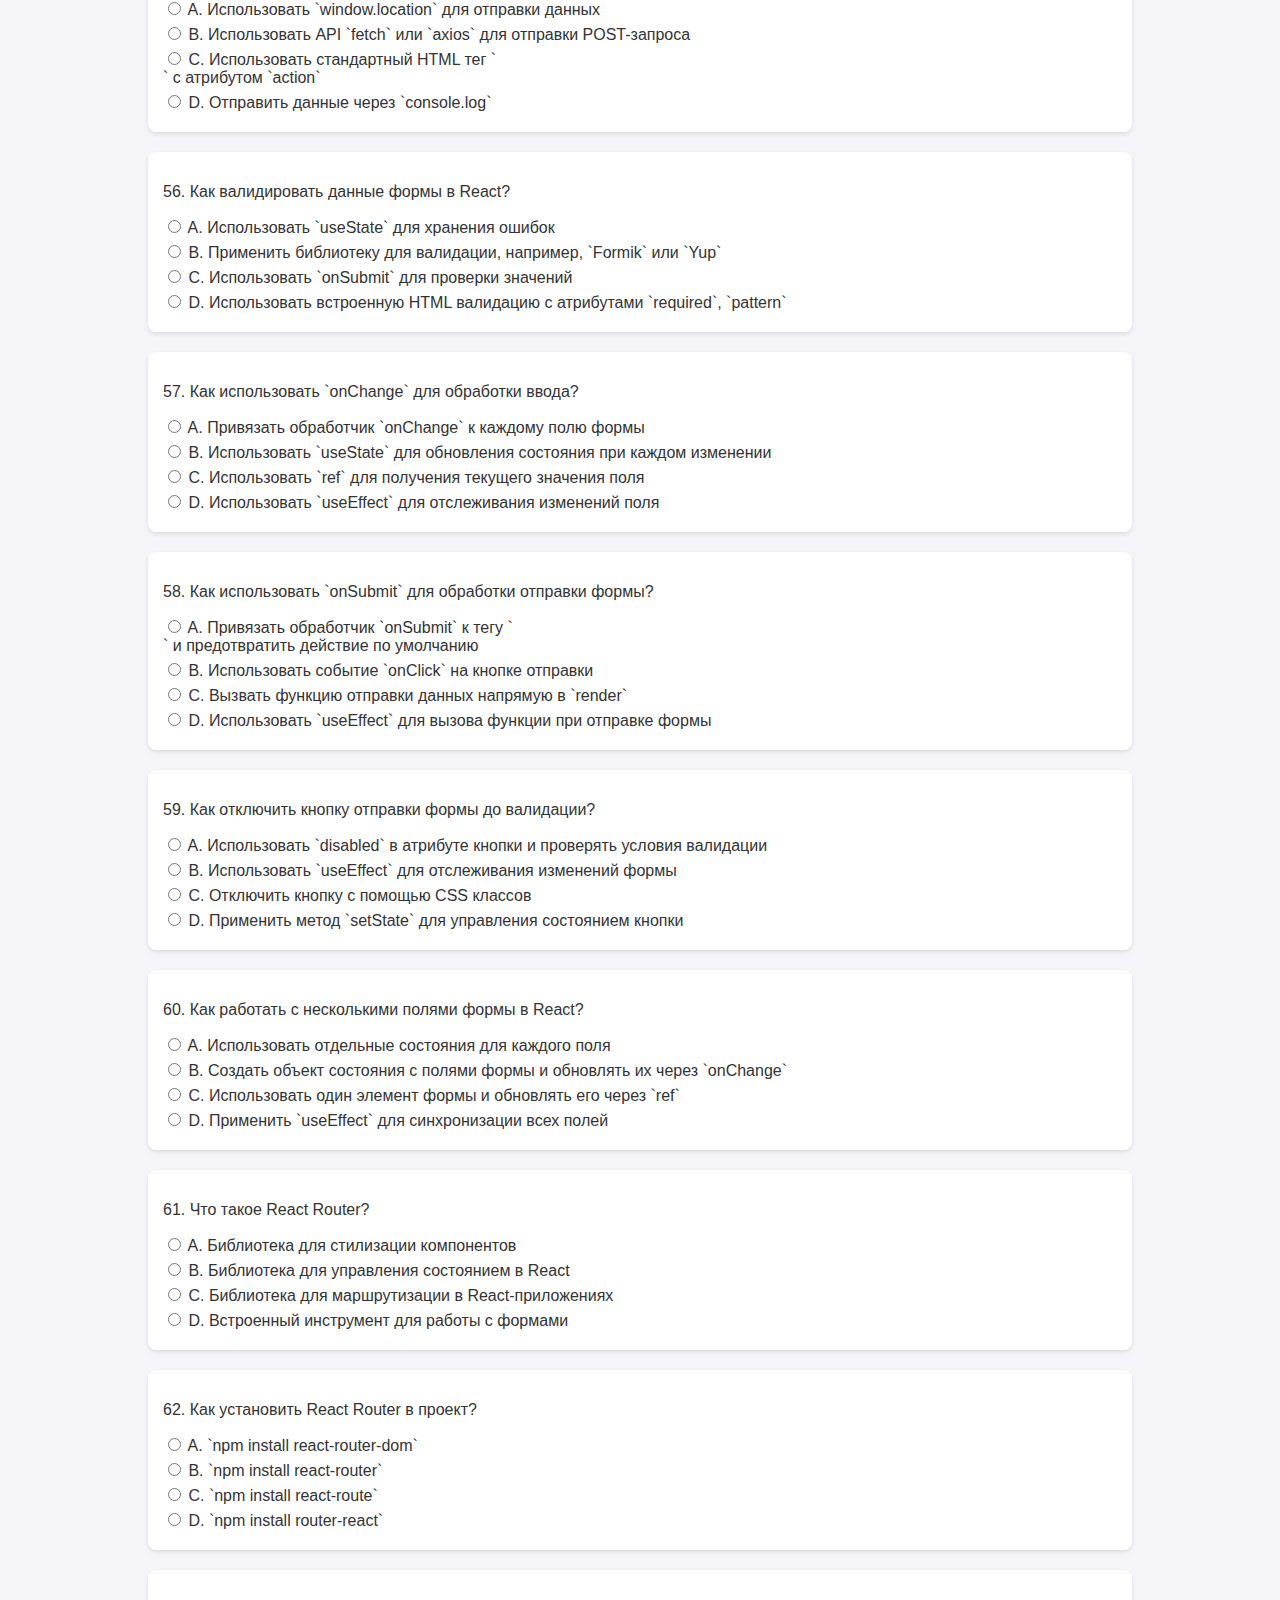
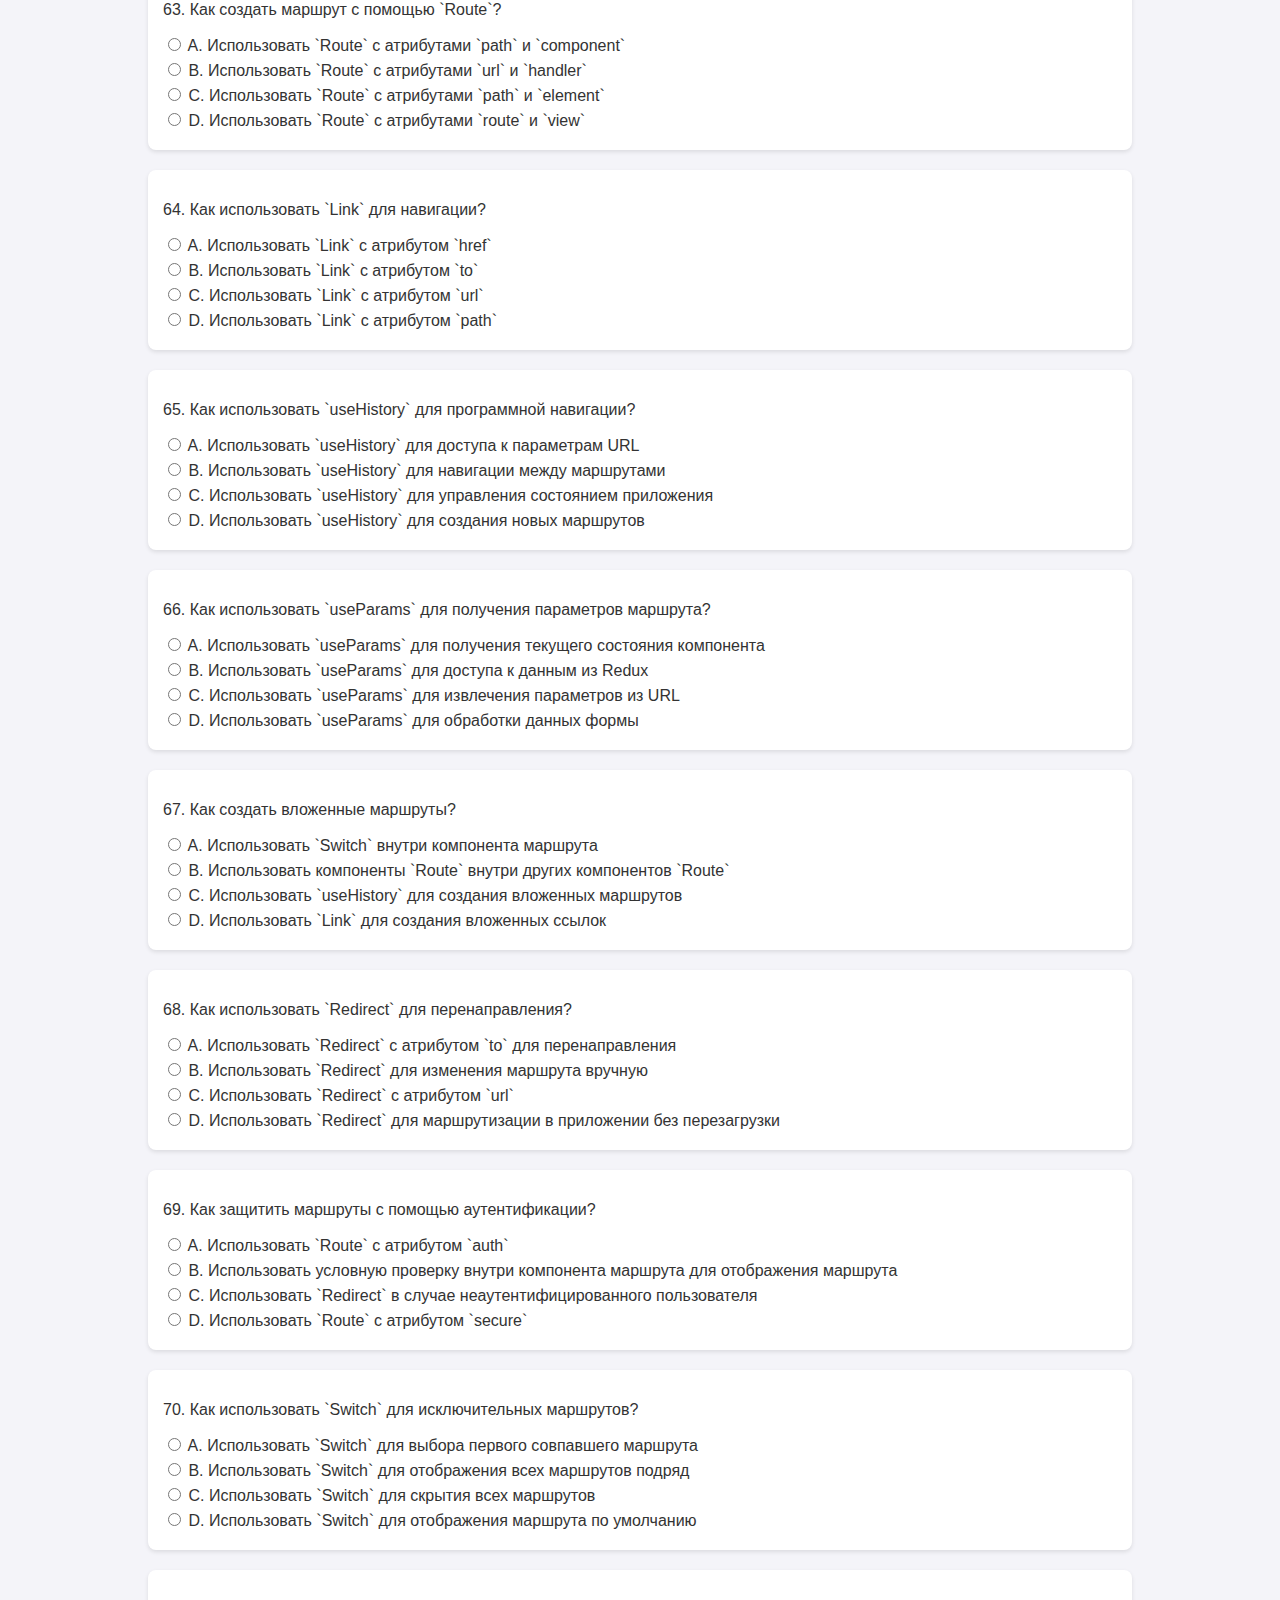
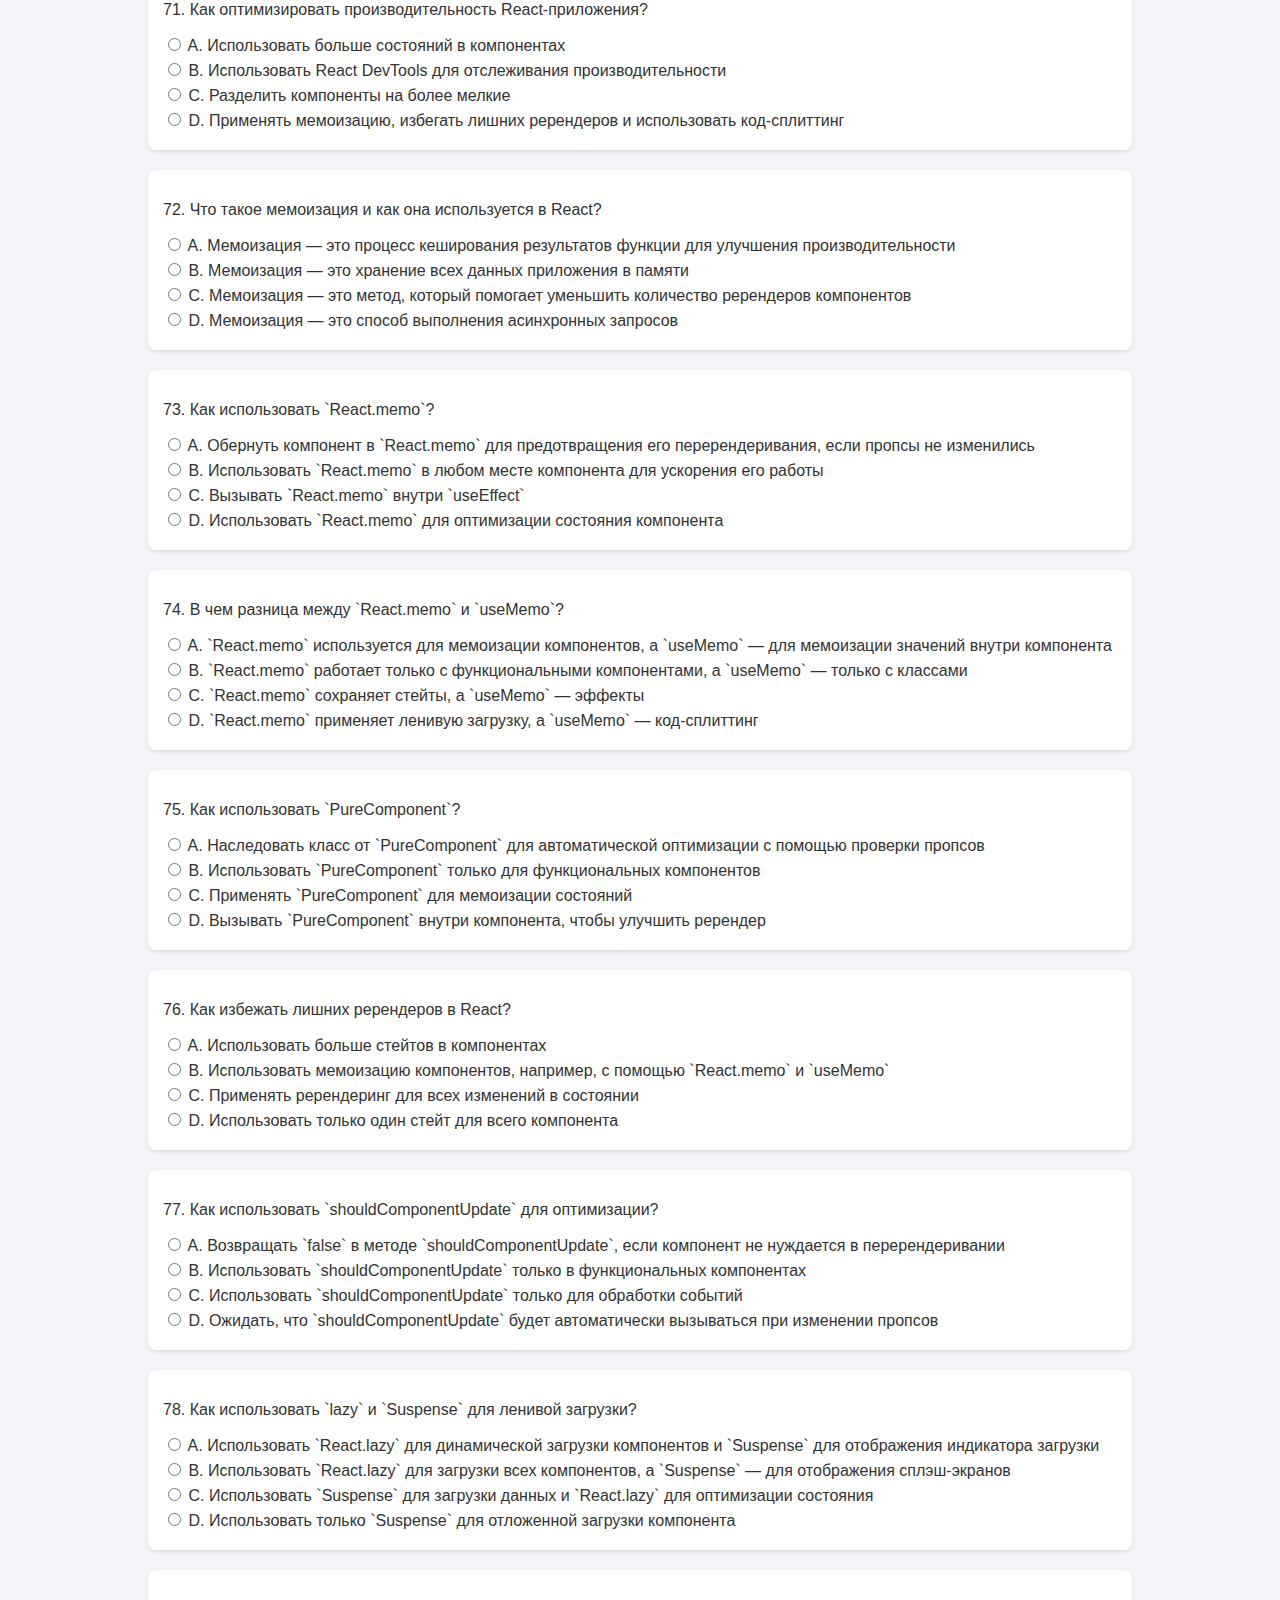
==== commit 0ffebd06: "чекбоксы заменены на радио" ====
--- a/react_test.html
+++ b/react_test.html
@@ -1475,7 +1475,7 @@
       .map(
         (opt, i) => `
       <label>
-        <input type="checkbox" name="q${index}" value="${opt[0]}"> ${opt}
+        <input type="radio" name="q${index}" value="${opt[0]}"> ${opt}
       </label>
     `
       )
--- a/style.css
+++ b/style.css
@@ -29,7 +29,22 @@
 
 .btn {
   position: fixed;
-  right: 40%;
+  right: 12%;
+}
+
+.draggable-btn {
+  position: absolute;
+  cursor: grab;
+  padding: 10px 20px;
+  background-color: #007bff;
+  color: white;
+  border: none;
+  border-radius: 5px;
+  user-select: none; /* Запрет выделения текста */
+}
+
+.draggable-btn:active {
+  cursor: grabbing;
 }
 
 h1 {
